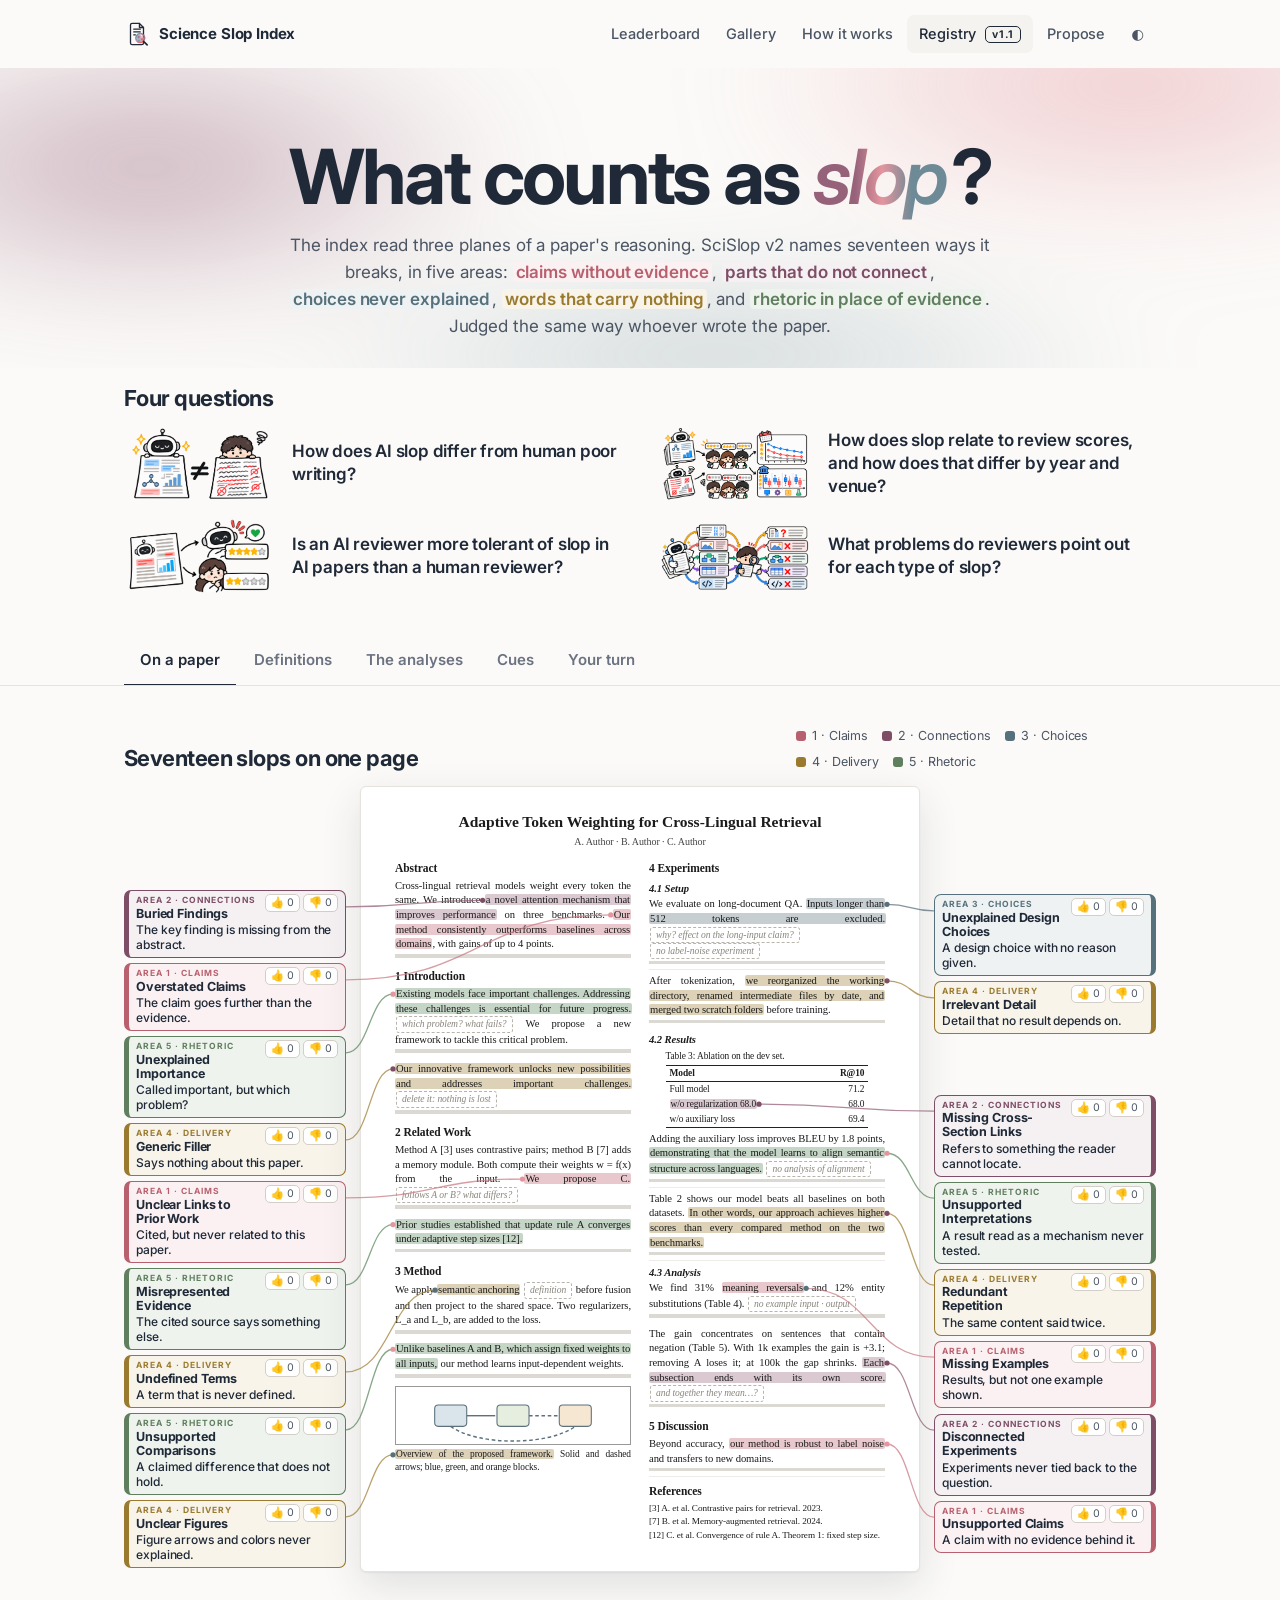
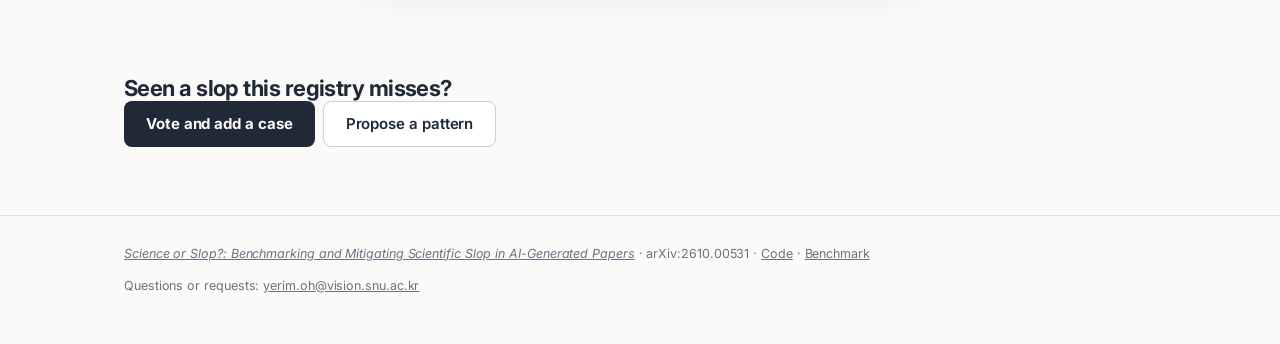
==== static/v11/index.html @ 965b27fd "Registry: five areas everywhere (specimen tags, legend, marks, popups, hero lede) instead of the thr" ====
<!doctype html>
<html lang="en">
<head>
<meta charset="utf-8">
<meta name="viewport" content="width=device-width, initial-scale=1">
<title>Slop registry · Science Slop Index</title>
<meta name="description" content="SciSlop v1.1 working draft: what counts as scientific slop. Seventeen defects in five areas, each with a definition, an illustrative example, how it is judged, what is not a defect, and what counts as a fix.">
<meta name="theme-color" content="#fbfaf8">
<meta property="og:type" content="website">
<meta property="og:site_name" content="Science Slop Index">
<meta property="og:title" content="What counts as slop · SciSlop v1.1 registry">
<meta property="og:description" content="Seventeen defects in a paper's scientific reasoning, judged the same way whoever wrote the paper.">
<meta property="og:image" content="https://scientific-slop-demo.onrender.com/static/og.png">
<meta name="twitter:card" content="summary_large_image">
<link rel="preconnect" href="https://fonts.googleapis.com">
<link rel="preconnect" href="https://fonts.gstatic.com" crossorigin>
<link href="https://fonts.googleapis.com/css2?family=Inter:ital,opsz,wght@0,14..32,400;0,14..32,500;0,14..32,600;0,14..32,700;1,14..32,600&display=swap" rel="stylesheet">
<link rel="icon" type="image/png" sizes="32x32" href="../favicon-32.png">
<link rel="apple-touch-icon" href="../icon-180.png">
<link rel="stylesheet" href="../app.css">
<link rel="stylesheet" href="v11.css">
<script>
  // same theme key as the main app, applied before paint
  try { const t = localStorage.getItem('ssi-theme'); if (t) document.documentElement.dataset.theme = JSON.parse(t); } catch (e) { try { const t = localStorage.getItem('ssi-theme'); if (t) document.documentElement.dataset.theme = t.replace(/"/g, ''); } catch (_) {} }
</script>
</head>
<body>
<header class="wrap top">
  <a class="brand" href="../../"><span class="mark"><svg class="mark-svg" viewBox="0 0 64 64" aria-hidden="true" focusable="false"> <defs><clipPath id="lens-clip-rb-a"><circle cx="40" cy="42" r="10.4"/></clipPath><radialGradient id="lrb-structure-a"><stop offset="0" stop-color="#b98aa3" stop-opacity=".95"/><stop offset=".55" stop-color="#b98aa3" stop-opacity=".7"/><stop offset="1" stop-color="#b98aa3" stop-opacity="0"/></radialGradient><radialGradient id="lrb-argument-a"><stop offset="0" stop-color="#e8a1a9" stop-opacity=".95"/><stop offset=".55" stop-color="#e8a1a9" stop-opacity=".7"/><stop offset="1" stop-color="#e8a1a9" stop-opacity="0"/></radialGradient><radialGradient id="lrb-artifacts-a"><stop offset="0" stop-color="#90aebb" stop-opacity=".95"/><stop offset=".55" stop-color="#90aebb" stop-opacity=".7"/><stop offset="1" stop-color="#90aebb" stop-opacity="0"/></radialGradient></defs> <path d="M20 6 H38 L48 16 V54 Q48 58 44 58 H20 Q16 58 16 54 V10 Q16 6 20 6 Z" fill="none" stroke="currentColor" stroke-width="3.2" stroke-linecap="round" stroke-linejoin="round"/> <path d="M38 6 V16 H48" fill="none" stroke="currentColor" stroke-width="3.2" stroke-linecap="round" stroke-linejoin="round"/> <path d="M24 20 H40" fill="none" stroke="currentColor" stroke-width="3.2" stroke-linecap="round" stroke-linejoin="round"/> <path d="M24 27 H40" fill="none" stroke="currentColor" stroke-width="3.2" stroke-linecap="round" stroke-linejoin="round"/> <path d="M24 34 H28" fill="none" stroke="currentColor" stroke-width="3.2" stroke-linecap="round" stroke-linejoin="round"/> <g clip-path="url(#lens-clip-rb-a)"> <circle cx="36" cy="39.5" r="9" fill="url(#lrb-structure-a)"/> <circle cx="44.5" cy="45.5" r="10" fill="url(#lrb-argument-a)"/> <circle cx="36.5" cy="48.5" r="8" fill="url(#lrb-artifacts-a)"/> <circle cx="36" cy="39.5" r="2.4" fill="#a3728c"/> <circle cx="44.5" cy="45.5" r="2.8" fill="#de6b77"/> <circle cx="36.5" cy="48.5" r="2" fill="#6f96a6"/> </g> <path d="M40.00 31.00 A11 11 0 0 1 49.53 47.50" fill="none" stroke="#a3728c" stroke-width="3.6" stroke-linecap="butt"/> <path d="M49.53 47.50 A11 11 0 0 1 30.47 47.50" fill="none" stroke="#de6b77" stroke-width="3.6" stroke-linecap="butt"/> <path d="M30.47 47.50 A11 11 0 0 1 40.00 31.00" fill="none" stroke="#6f96a6" stroke-width="3.6" stroke-linecap="butt"/> <path d="M48 50 L57 59" fill="none" stroke="currentColor" stroke-width="4.2" stroke-linecap="round" stroke-linejoin="round"/> </svg></span><span class="name">Science Slop Index</span></a>
  <nav>
    <a href="../../leaderboard">Leaderboard</a>
    <a href="../../gallery">Gallery</a>
    <a href="../../how">How it works</a>
    <a href="./" class="active">Registry <span class="nav-v">v1.1</span></a>
    <a href="../../propose">Propose</a>
    <button class="icon-btn" id="theme" type="button" aria-label="Switch color theme" title="Switch theme">◐</button>
  </nav>
</header>

<main>
  <div class="hero-band reg-hero">
    <div class="wrap landing">
      <h1 class="hero">What counts as <em>slop</em>?</h1>
      <p class="lede">The index read three planes of a paper's reasoning. SciSlop v2 names seventeen ways it breaks, in five areas: <span class="lede-a1">claims without evidence</span>, <span class="lede-a2">parts that do not connect</span>, <span class="lede-a3">choices never explained</span>, <span class="lede-a4">words that carry nothing</span>, and <span class="lede-a5">rhetoric in place of evidence</span>. Judged the same way whoever wrote the paper.</p>
    </div>
  </div>

  <div class="wrap found-sec">
    <h2 class="sec-h left">Four questions</h2>
    <ol class="qlist" id="qtiles"></ol>
  </div>

  <div class="tabs-bar" id="tabs">
    <div class="wrap v-tabs">
      <button type="button" class="v-tab on" data-tab="paper">On a paper</button>
      <button type="button" class="v-tab" data-tab="defs">Definitions</button>
      <button type="button" class="v-tab" data-tab="found">The analyses</button>
      <button type="button" class="v-tab" data-tab="cues">Cues</button>
      <button type="button" class="v-tab" data-tab="hub">Your turn</button>
    </div>
  </div>

  <!-- tab: hub (votes, cases, fix prompts) -->
  <section id="tab-hub" class="tabp" hidden>
    <div class="wrap">
      <div class="hub-top">
        <div>
          <h2 class="sec-h left">Which of these have you actually suffered?</h2>
        </div>
        <p class="hub-status" id="hub-status"></p>
      </div>
      <ol class="hub" id="hub"></ol>
    </div>
  </section>

  <!-- tab: specimen paper with the 17 examples marked -->
  <section id="tab-paper" class="tabp">
    <div class="wrap">
      <div class="spec-top">
        <div>
          <h2 class="sec-h left">Seventeen slops on one page</h2>
        </div>
        <div class="v-legend" id="legend"></div>
      </div>
      <div class="specimen" id="specimen">
        <div class="spec-side spec-l" id="side-l"></div>
        <div class="spec-page-wrap"><div class="spec-page" id="spec-page"></div></div>
        <div class="spec-side spec-r" id="side-r"></div>
        <svg class="leaders" id="leaders" aria-hidden="true"></svg>
      </div>
      <div class="spec-list" id="spec-list"></div>
    </div>
  </section>

  <!-- tab: definitions -->
  <section id="tab-defs" class="tabp" hidden>
    <div class="wrap">
      <div class="reg-head">
        <h2 class="sec-h left">The registry</h2>
        <p class="sec-sub left">Each example is a real sentence from a paper in SciSlopBench (AI-written, marked by its FA number) or from one of its human anchors. Two items had no instance in the pairs we checked and show a constructed one.</p>
      </div>
      <div class="area-tiles" id="area-tiles"></div>
      <div class="reg-tools" role="toolbar" aria-label="Filter the registry">
        <div class="chips" id="area-chips"></div>
        <button class="link-btn" id="expand" type="button">Show all details</button>
      </div>
      <div id="areas"></div>
      <div class="rules-row">
        <h3>Ground rules for every judgment</h3>
        <div class="pgrid" id="principles-grid"></div>
      </div>
      <div class="map-row">
        <h3>Where v1's six measures went</h3>
        <ul class="map-list" id="map-list"></ul>
        <p class="notice">Argument graph is split across the claim items of Area 1 and Area 5. Where a definition changed, v1 thresholds are not carried over.</p>
      </div>
    </div>
  </section>

  <!-- tab: findings -->
  <section id="tab-found" class="tabp" hidden>
    <div class="wrap">
      <h2 class="sec-h left">The analyses</h2>
      <div id="findings"></div>
    </div>
  </section>

  <!-- tab: cues -->
  <section id="tab-cues" class="tabp" hidden>
    <div class="wrap">
      <h2 class="sec-h left">Cues, not verdicts</h2>
      <div class="cue-grid" id="cue-grid"></div>
    </div>
  </section>

  <div class="wrap reg-sec reg-cta">
    <h2 class="sec-h left">Seen a slop this registry misses?</h2>
    <div class="reg-actions">
      <a class="btn" href="#hub" data-xref="hub">Vote and add a case</a>
      <a class="btn ghost" href="../../propose">Propose a pattern</a>
    </div>
  </div>
</main>

<footer>
  <div class="wrap">
    <span><a href="https://arxiv.org/abs/2610.00531" target="_blank" rel="noopener"><i>Science or Slop?: Benchmarking and Mitigating Scientific Slop in AI-Generated Papers</i></a> · arXiv:2610.00531 · <a href="https://github.com/yerimoh/ScientificSlop" target="_blank" rel="noopener">Code</a> · <a href="https://huggingface.co/datasets/yerim0210/Scientific_Slop" target="_blank" rel="noopener">Benchmark</a></span>
    <span>Questions or requests: <a href="mailto:yerim.oh@vision.snu.ac.kr">yerim.oh@vision.snu.ac.kr</a></span>
  </div>
</footer>
<script type="module" src="registry.js"></script>
</body>
</html>
---- static/app.css ----
/* Science Slop Index — palette and type follow the paper (Table 1): mauve / rose / slate planes,
   tinted plane bands, outlined plane tags, red for what is flagged. Type is Avenir throughout. */
:root {
  --bg: #fbfaf8;
  --surface: #ffffff;
  --surface-2: #f4f3f0;
  --line: #e6e3de;
  --line-2: #d3cfc8;
  --ink: #1f2937;
  --ink-2: #4b5563;
  --ink-3: #6b7280;
  --ink-4: #9ca3af;
  /* planes (paper colors) */
  --structure: #95627a;  --structure-deep: #7e4e66;  --structure-band: #f5f1f3;  --structure-light: #e7d6de;
  --argument: #e4959e;   --argument-deep: #b8606e;   --argument-band: #fbf1f2;   --argument-light: #f4e1e4;
  --artifacts: #6d8a96;  --artifacts-deep: #56717b;  --artifacts-band: #eff2f3;  --artifacts-light: #d5dfe0;
  /* flagged / slop red (the paper's link red), and a sequential red ramp for the index */
  --red: #a8323e;
  --idx-1: #efc9cd; --idx-2: #e4959e; --idx-3: #c0505a; --idx-4: #a8323e;
  --good: #3f7d4f;
  --mark: rgba(228, 149, 158, .35);
  --shadow: 0 1px 2px rgba(31, 41, 55, .04), 0 10px 30px rgba(31, 41, 55, .06);
  --radius: 14px;
  --sans: "Inter", "Avenir Next", "Segoe UI", system-ui, -apple-system, sans-serif;
  --mono: ui-monospace, "SF Mono", Menlo, Consolas, monospace;
  color-scheme: light;
}
@media (prefers-color-scheme: dark) {
  :root:not([data-theme="light"]) {
    --bg: #141416; --surface: #1c1c1f; --surface-2: #26262a; --line: #303035; --line-2: #414147;
    --ink: #f2f1ee; --ink-2: #c9c7c1; --ink-3: #9d9b95; --ink-4: #75736e;
    --structure: #b98aa3; --structure-deep: #c99bb3; --structure-band: #2a2328; --structure-light: #4a3843;
    --argument: #e8a1a9; --argument-deep: #eba8b0; --argument-band: #2d2426; --argument-light: #553a3e;
    --artifacts: #90aebb; --artifacts-deep: #a2bdc8; --artifacts-band: #222a2d; --artifacts-light: #354248;
    --red: #e0707b; --idx-1: #5a3a3e; --idx-2: #b8606e; --idx-3: #d86f79; --idx-4: #ef8a93;
    --good: #7fbf8f; --mark: rgba(232, 161, 169, .28);
    --shadow: 0 1px 2px rgba(0, 0, 0, .3), 0 10px 30px rgba(0, 0, 0, .35);
    color-scheme: dark;
  }
}
:root[data-theme="dark"] {
  --bg: #141416; --surface: #1c1c1f; --surface-2: #26262a; --line: #303035; --line-2: #414147;
  --ink: #f2f1ee; --ink-2: #c9c7c1; --ink-3: #9d9b95; --ink-4: #75736e;
  --structure: #b98aa3; --structure-deep: #c99bb3; --structure-band: #2a2328; --structure-light: #4a3843;
  --argument: #e8a1a9; --argument-deep: #eba8b0; --argument-band: #2d2426; --argument-light: #553a3e;
  --artifacts: #90aebb; --artifacts-deep: #a2bdc8; --artifacts-band: #222a2d; --artifacts-light: #354248;
  --red: #e0707b; --idx-1: #5a3a3e; --idx-2: #b8606e; --idx-3: #d86f79; --idx-4: #ef8a93;
  --good: #7fbf8f; --mark: rgba(232, 161, 169, .28);
  --shadow: 0 1px 2px rgba(0, 0, 0, .3), 0 10px 30px rgba(0, 0, 0, .35);
  color-scheme: dark;
}

* { box-sizing: border-box; }
html { -webkit-text-size-adjust: 100%; scroll-behavior: smooth; }
body { margin: 0; background: var(--bg); color: var(--ink); font: 15px/1.6 var(--sans); -webkit-font-smoothing: antialiased; letter-spacing: -.005em; }
button, input, select { font: inherit; color: inherit; }
a { color: inherit; }
[hidden] { display: none !important; }
.wrap { max-width: 1080px; margin: 0 auto; padding: 0 24px; }

/* ------------------------------------------------------------------ top bar */
.top { display: flex; align-items: center; justify-content: space-between; height: 68px; gap: 12px; }
.brand { display: flex; align-items: center; gap: 9px; font-weight: 700; letter-spacing: -.01em; text-decoration: none; white-space: nowrap; }
.mark { display: inline-flex; align-items: center; color: var(--ink); }
.mark .mark-svg { width: 26px; height: 26px; display: block; }
.lb-brand .mark .mark-svg { width: 20px; height: 20px; }
.top nav { display: flex; align-items: center; gap: 2px; flex-wrap: wrap; justify-content: flex-end; }
.top nav a, .icon-btn { text-decoration: none; color: var(--ink-2); padding: 7px 12px; border-radius: 999px; border: 0; background: none; cursor: pointer; font-size: 14.5px; font-weight: 500; }
.top nav a:hover, .icon-btn:hover { background: var(--surface-2); color: var(--ink); }
.top nav a.active { color: var(--ink); background: var(--surface-2); }

.nav-v { font-size: 10.5px; font-weight: 700; letter-spacing: .06em; padding: 1px 6px; border-radius: 5px; border: 1.2px solid currentColor; margin-left: 5px; vertical-align: 1px; }

/* ------------------------------------------------------------------ shared bits */
.eyebrow { font-size: 12.5px; letter-spacing: .12em; text-transform: uppercase; color: var(--ink-3); margin: 0 0 14px; font-weight: 600; }
.tag { display: inline-flex; align-items: center; font-size: 10.5px; font-weight: 700; letter-spacing: .06em; text-transform: uppercase;
  padding: 1px 7px; border-radius: 5px; border: 1.2px solid currentColor; line-height: 1.6; white-space: nowrap; }
.tag.structure { color: var(--structure-deep); } .tag.argument { color: var(--argument-deep); } .tag.artifacts { color: var(--artifacts-deep); }
.band-structure { background: var(--structure-band); } .band-argument { background: var(--argument-band); } .band-artifacts { background: var(--artifacts-band); }
.swatch { width: 9px; height: 9px; border-radius: 50%; display: inline-block; flex: none; }
.sw-structure { background: var(--structure); } .sw-argument { background: var(--argument); } .sw-artifacts { background: var(--artifacts); }
.card { background: var(--surface); border: 1px solid var(--line); border-radius: var(--radius); box-shadow: var(--shadow); }
.btn { border: 0; border-radius: 999px; padding: 10px 22px; background: var(--ink); color: var(--bg); font-weight: 700; cursor: pointer; transition: transform .1s, opacity .15s; white-space: nowrap; }
.btn:hover { opacity: .88; } .btn:active { transform: scale(.98); } .btn[disabled] { opacity: .5; cursor: progress; }
.btn.ghost { background: var(--surface); color: var(--ink); border: 1px solid var(--line-2); font-weight: 600; }
.btn.small { padding: 6px 14px; font-size: 13.5px; }
.link-btn { background: none; border: 0; padding: 0; cursor: pointer; color: var(--ink); font-weight: 600; text-decoration: underline; text-decoration-color: var(--line-2); text-underline-offset: 4px; }
.link-btn:hover { text-decoration-color: var(--ink); }
.chip { display: inline-flex; align-items: center; gap: 6px; padding: 2px 10px; border-radius: 999px; font-size: 12.5px; background: var(--surface-2); color: var(--ink-2); border: 1px solid var(--line); white-space: nowrap; }
.mono, code { font-family: var(--mono); font-size: 12px; }
.muted { color: var(--ink-3); }
.page-title { font-weight: 700; font-size: clamp(34px, 5vw, 48px); letter-spacing: -.02em; line-height: 1.08; margin: 0 0 12px; }
.page-lede { color: var(--ink-2); max-width: 680px; font-size: 16.5px; margin: 0 0 32px; }
.page { padding-top: 40px; padding-bottom: 56px; }

/* ------------------------------------------------------------------ home */
.hero-band { position: relative; overflow: hidden; }
.hero-band::before { content: ""; position: absolute; inset: -30% -10% auto; height: 140%; z-index: -1; pointer-events: none; filter: blur(56px); opacity: .5;
  background:
    radial-gradient(36% 50% at 18% 45%, var(--structure) 0%, transparent 70%),
    radial-gradient(38% 50% at 82% 25%, var(--argument) 0%, transparent 70%),
    radial-gradient(42% 45% at 55% 100%, var(--artifacts) 0%, transparent 70%); }
:root[data-theme="dark"] .hero-band::before { opacity: .28; }
.landing { text-align: center; padding: 64px 0 56px; }
.res-row { display: flex; justify-content: center; gap: 8px; flex-wrap: wrap; }
.res-row-l { justify-content: flex-start; margin-bottom: 14px; }
.res-btn { display: inline-flex; align-items: center; gap: 8px; height: 38px; padding: 0 16px 0 12px; border-radius: 999px; background: var(--surface); border: 1px solid var(--line-2); color: var(--ink); font-weight: 600; font-size: 14px; text-decoration: none; box-shadow: var(--shadow); transition: background .15s, border-color .15s, transform .15s; }
.res-btn:hover { background: var(--ink); color: var(--bg); border-color: var(--ink); transform: translateY(-1px); }
.res-btn svg { flex: none; }
.res-btn .rb-emoji { font-size: 15px; line-height: 1; }
.pill { display: inline-flex; align-items: center; gap: 7px; padding: 5px 13px; border-radius: 999px; background: var(--surface); border: 1px solid var(--line); font-size: 12.5px; color: var(--ink-2); text-decoration: none; box-shadow: 0 1px 2px rgba(31,41,55,.05); }
.pill i { font-style: italic; color: var(--ink); }
.pill:hover { border-color: var(--line-2); color: var(--ink); }
.pill.soft { background: var(--surface-2); box-shadow: none; }
h1.hero { font-weight: 700; font-size: clamp(44px, 7vw, 76px); line-height: 1.02; letter-spacing: -.035em; margin: 22px 0 16px; }
h1.hero em { font-style: italic; color: var(--red); font-weight: 600; }
.lede { max-width: 680px; margin: 0 auto 30px; color: var(--ink-2); font-size: 17px; }
.lede .lede-k { font-style: italic; color: var(--ink); font-weight: 600; }
.lede-structure, .lede-argument, .lede-artifacts { font-weight: 600; padding: 0 3px; border-radius: 4px; white-space: nowrap; }
.lede-structure { color: var(--structure-deep); background: var(--structure-band); }
.lede-argument { color: var(--argument-deep); background: var(--argument-band); }
.lede-artifacts { color: var(--artifacts-deep); background: var(--artifacts-band); }
@media (max-width: 520px) { .lede-structure, .lede-argument, .lede-artifacts { white-space: normal; } }
.ask { display: flex; align-items: center; gap: 8px; max-width: 720px; margin: 0 auto; background: var(--surface); padding: 8px 8px 8px 22px; border: 1px solid var(--line); border-radius: 18px; box-shadow: 0 1px 2px rgba(31,41,55,.04), 0 12px 32px rgba(31,41,55,.08); }
.ask:focus-within { border-color: var(--line-2); }
.ask input { flex: 1; min-width: 0; border: 0; outline: 0; background: none; padding: 10px 0; font-size: 16.5px; }
.ask input::placeholder { color: var(--ink-4); }
.ask .ask-file .ib { width: 40px; height: 40px; border-radius: 11px; }
.ask .go { display: inline-flex; align-items: center; gap: 8px; border: 0; border-radius: 12px; background: var(--ink); color: var(--bg); padding: 0 6px 0 16px; height: 44px; font-weight: 600; cursor: pointer; }
.ask .go:hover { opacity: .9; } .ask .go[disabled] { opacity: .5; cursor: progress; }
.ask .go-a { width: 32px; height: 32px; border-radius: 9px; background: rgba(255,255,255,.14); display: grid; place-items: center; font-size: 16px; }
.under-ask { margin-top: 14px; }
.keyrow { max-width: 720px; margin: 14px auto 0; display: flex; align-items: center; gap: 10px 14px; flex-wrap: wrap; }
.keyfield { flex: 1 1 360px; display: flex; align-items: center; gap: 10px; background: var(--surface); border: 1px solid var(--line); border-radius: 12px; padding: 6px 8px 6px 12px; }
.keyfield .key-l { font-size: 12.5px; color: var(--ink-3); white-space: nowrap; font-weight: 600; }
.keyfield input { flex: 1; min-width: 0; border: 0; outline: 0; background: none; font-size: 14px; padding: 4px 0; font-family: var(--mono); }
.keyfield input::placeholder { font-family: var(--sans); color: var(--ink-4); }
.keyfield:focus-within { border-color: var(--line-2); }
.key-help { font-size: 13px; color: var(--ink-2); }
.key-note { max-width: 720px; margin: 8px auto 0; }
.cite { padding: 36px 24px 12px; }
.bib { position: relative; padding: 16px 18px; }
.bib pre { margin: 0; font-family: var(--mono); font-size: 12.5px; line-height: 1.55; white-space: pre-wrap; word-break: break-word; color: var(--ink); }
.bib-copy { position: absolute; right: 12px; top: 12px; }
.team { padding: 48px 24px 0; }
.team-grid { display: grid; grid-template-columns: repeat(auto-fit, minmax(150px, 1fr)); gap: 18px 14px; max-width: 920px; }
.tm { display: grid; justify-items: center; text-align: center; gap: 4px; text-decoration: none; color: inherit; border-radius: 12px; padding: 8px 4px; }
a.tm:hover { background: var(--surface-2); }
a.tm:hover .tm-name { text-decoration: underline; text-underline-offset: 3px; }
a.tm:hover .tm-avatar { border-color: var(--ink); }
.tm-avatar { position: relative; width: 96px; height: 96px; border-radius: 50%; background: var(--surface-2); border: 1px solid var(--line); display: grid; place-items: center; overflow: hidden; font-weight: 700; font-size: 26px; color: var(--ink-3); letter-spacing: .02em; margin-bottom: 6px; }
.tm-avatar img { position: absolute; inset: 0; width: 100%; height: 100%; object-fit: cover; }
.tm-name { font-weight: 700; font-size: 15px; color: var(--ink); text-decoration: none; }
.tm-aff { font-size: 13px; color: var(--ink-2); }
.tm-role { font-size: 12px; color: var(--ink-3); }
.alt { margin-top: 18px; display: flex; justify-content: center; align-items: center; gap: 10px 14px; flex-wrap: wrap; color: var(--ink-2); font-size: 13.5px; }
.file-btn { position: relative; }
.file-btn input { position: absolute; inset: 0; opacity: 0; cursor: pointer; width: 100%; }
.check { display: inline-flex; align-items: center; gap: 7px; font-size: 13px; color: var(--ink-3); cursor: pointer; }
.check input { accent-color: var(--structure); width: 15px; height: 15px; }
.form-error { color: var(--red); font-size: 14px; margin: 14px 0 0; min-height: 1em; }
.notice { font-size: 13px; color: var(--ink-3); margin-top: 10px; }
.usage { display: flex; width: fit-content; max-width: 100%; align-items: baseline; justify-content: center; flex-wrap: wrap; gap: 0 8px; margin: 24px auto 8px; color: var(--ink-2); text-decoration: none; font-size: 15px; }
.usage[hidden] { display: none; }
.usage b { font-size: 30px; line-height: 1; font-weight: 700; letter-spacing: -.035em; font-variant-numeric: tabular-nums;
  background: linear-gradient(90deg, var(--artifacts-deep), var(--structure), var(--argument-deep)); -webkit-background-clip: text; background-clip: text; color: transparent; }
.usage:hover span { color: var(--ink); }
.u-dot { position: relative; align-self: center; width: 7px; height: 7px; margin-right: 2px; border-radius: 50%; background: var(--good); }
.u-dot::after { content: ""; position: absolute; inset: 0; border-radius: 50%; background: var(--good); animation: u-pulse 2s ease-out infinite; }
@keyframes u-pulse { from { transform: scale(1); opacity: .5; } to { transform: scale(3.2); opacity: 0; } }
@media (prefers-reduced-motion: reduce) { .u-dot::after { animation: none; } }

.dots-band { padding: 56px 0; border-top: 1px solid var(--line); border-bottom: 1px solid var(--line); background-color: var(--surface-2);
  background-image: radial-gradient(color-mix(in oklab, var(--line-2) 70%, transparent) 1px, transparent 1.2px); background-size: 22px 22px; }
.dots-band + .dots-band { border-top: 0; }
.sec-h { text-align: center; font-size: clamp(24px, 3.2vw, 32px); font-weight: 700; letter-spacing: -.025em; margin: 0 0 10px; line-height: 1.15; }
.sec-h.left { text-align: left; margin: 0; font-size: 22px; }
.sec-sub { text-align: center; max-width: 720px; margin: 0 auto 30px; color: var(--ink-2); font-size: 15.5px; }
.planes-intro { display: grid; grid-template-columns: repeat(3, 1fr); gap: 16px; margin: 0; text-align: left; }
.pi { padding: 20px 20px 12px; border-radius: var(--radius); border: 1px solid var(--line); background: var(--surface); box-shadow: var(--shadow); }
.pi-ico { display: inline-flex; align-items: center; height: 40px; padding: 0 12px; border-radius: 10px; margin-bottom: 14px; }
.pi p { margin: 0; color: var(--ink); font-size: 15.5px; font-weight: 600; letter-spacing: -.01em; }
.pi ul { margin: 12px 0 0; padding: 0; list-style: none; font-size: 13.5px; color: var(--ink-2); }
.pi li { padding: 11px 0; border-top: 1px solid var(--line); display: flex; gap: 12px; align-items: flex-start; line-height: 1.45; }
.pi li img { width: 76px; flex: none; background: #fff; border-radius: 7px; padding: 3px; border: 1px solid var(--line); }
.pi li b { display: block; color: var(--ink); font-weight: 600; margin-bottom: 1px; }
.pi li:first-child { border-top: 0; }

.feats { padding: 60px 24px 24px; }
.feats .sec-h { margin-bottom: 8px; }
.feat-row { display: grid; grid-template-columns: 1.15fr 1fr; gap: 40px; align-items: center; padding: 36px 0; }
.feat-row.rev .feat-illus { order: 2; }
.feat-illus { background: var(--surface-2); border: 1px solid var(--line); border-radius: 18px; padding: 22px; overflow: hidden; }
.feat-illus img { width: 100%; height: auto; display: block; border-radius: 10px; border: 1px solid var(--line); box-shadow: 0 8px 28px rgba(31,41,55,.10); background: #fff; }
.feat-text h3 { margin: 0 0 10px; font-size: 22px; font-weight: 700; letter-spacing: -.02em; line-height: 1.2; }
.feat-text p { margin: 0 0 14px; color: var(--ink-2); font-size: 15px; }
.checks { margin: 0; padding: 0; list-style: none; font-size: 14px; color: var(--ink-2); }
.checks li { padding: 4px 0 4px 24px; position: relative; }
.checks li::before { content: "✓"; position: absolute; left: 0; top: 4px; width: 16px; height: 16px; border-radius: 50%; background: var(--good); color: #fff; font-size: 10px; font-weight: 700; display: grid; place-items: center; }
.checks a { color: var(--ink); font-weight: 600; text-decoration-color: var(--line-2); text-underline-offset: 3px; }

.home-grid { margin-top: 18px; }

/* deep dive on the home page */
.dive-wrap { padding-top: 8px; }
.dive { padding: 16px 24px 22px; margin-top: -8px; }
.dive-head { display: flex; align-items: flex-start; justify-content: space-between; gap: 16px; margin-bottom: 14px; }
.dive-head-l { display: grid; gap: 3px; min-width: 0; }
.dive-kicker { font-size: 12.5px; color: var(--ink-3); }
.dive-title { margin: 0; font-size: 18px; line-height: 1.3; letter-spacing: -.01em; font-weight: 600; }
.dive-meta { color: var(--ink-3); font-size: 13px; flex: none; }
.dive .score-card { border: 1px solid var(--line); box-shadow: none; padding: 16px 20px; }
.dive .hero-num .n { font-size: 72px; }
.dive .plane-tiles { margin-top: 12px; }
.prev-grid3 { display: grid; grid-template-columns: minmax(0, 1.2fr) minmax(0, 1fr); gap: 22px; align-items: start; margin-top: 6px; }
.stage { display: grid; gap: 8px; }
.stage .stage-page { margin: 0; overflow: visible; }
.stage .stage-page img { width: 100%; height: auto; display: block; border-radius: 6px; }
.stage .hl { mix-blend-mode: normal; }
.stage .hl.structure { background: rgba(149, 98, 122, .32); } .stage .hl.argument { background: rgba(228, 149, 158, .5); } .stage .hl.artifacts { background: rgba(109, 138, 150, .34); }
.stage .hl-card { width: min(360px, 70%); z-index: 70; }
.stage-foot { display: flex; justify-content: space-between; align-items: baseline; gap: 10px; font-size: 12px; }
.stage-label { font-weight: 600; color: var(--ink-2); }
.stage-strip { display: grid; grid-auto-flow: column; grid-auto-columns: minmax(0, 1fr); gap: 6px; }
.stage-thumb { position: relative; display: block; padding: 0; border: 2px solid var(--line); border-radius: 5px; background: #fff; cursor: pointer; overflow: hidden; text-decoration: none; }
.stage-thumb .g-page img { display: block; width: 100%; height: auto; }
.stage-thumb .g-mark { mix-blend-mode: normal; }
.stage-thumb:hover, .stage-thumb.on { border-color: var(--ink); }
.stage-thumb .st-no { position: absolute; left: 4px; bottom: 3px; font-size: 10px; font-weight: 600; color: var(--ink-2); background: rgba(255,255,255,.9); border-radius: 4px; padding: 0 4px; }
.stage-thumb .st-n { position: absolute; right: 3px; top: 3px; min-width: 16px; height: 16px; display: grid; place-items: center; font-size: 10px; font-weight: 700; color: #fff; background: var(--red); border-radius: 999px; padding: 0 4px; }
.stage-more { display: grid; place-items: center; font-size: 13px; font-weight: 600; color: var(--ink-2); background: var(--surface-2); }
.prev-col { min-width: 0; }
.prev-col .section-title { margin: 0 0 8px; }
.prev-col .section-title p { font-size: 12px; }
.prev-col .viz { margin-top: 0; }
.prev-col .sarcs .seg-label { font-size: 10px; } .prev-col .sarcs .seg-under { font-size: 10px; }
.prev-page-clip .pv-page { border-radius: 6px 6px 0 0; }
.prev-page-clip::after { content: ""; position: absolute; left: 0; right: 0; bottom: 0; height: 110px; background: linear-gradient(transparent, var(--surface)); pointer-events: none; }
.prev-more { position: absolute; left: 50%; bottom: 14px; transform: translateX(-50%); z-index: 2; font-size: 13px; font-weight: 600; color: var(--ink); background: var(--surface); border: 1px solid var(--line-2); border-radius: 999px; padding: 6px 14px; text-decoration: none; box-shadow: var(--shadow); white-space: nowrap; }
.prev-body.compact .map-card { padding: 10px 14px 8px; }
.prev-body.compact .mbars { gap: 5px; }
.prev-body.compact .mb-row { grid-template-columns: minmax(140px, 1.3fr) minmax(50px, 1fr) 28px; }
.prev-body.compact .mb-frac { display: none; }
.prev-body.compact .mb-name { font-size: 12.5px; }
.prev-body.compact .fig-viz-grid { grid-template-columns: 1fr; gap: 10px; }
.prev-body.compact .fig-img img { width: 100%; max-height: 260px; object-fit: contain; }
.prev-body.compact .kind-grid { grid-template-columns: repeat(3, minmax(0, 1fr)); gap: 6px; }
.prev-body.compact .kind-tile { padding: 7px 8px; min-height: 0; }
.prev-body.compact .kind-tile .kt-l { font-size: 12px; }
.prev-body.compact .kind-tile .kt-ex { font-size: 10.5px; -webkit-line-clamp: 2; display: -webkit-box; -webkit-box-orient: vertical; overflow: hidden; }
.prev-body { display: grid; gap: 8px; }
.sec-sub.left { text-align: left; margin-left: 0; }
.planes-wrap { padding: 56px 24px 8px; }
.home-bench { margin: 36px auto 0; }

/* coverflow */
.cf-band { padding-bottom: 40px; }
.coverflow { position: relative; outline: none; }
.cf-stage { position: relative; height: 430px; perspective: 1400px; perspective-origin: 50% 40%; overflow: hidden; touch-action: pan-y; user-select: none; }
.cf-card { position: absolute; left: 50%; top: 10px; width: min(520px, 50%); transform-style: preserve-3d; transition: transform .55s cubic-bezier(.2,.8,.2,1), opacity .4s; cursor: pointer; background: var(--surface); border: 1px solid var(--line); border-radius: 8px; overflow: hidden; box-shadow: 0 18px 44px rgba(31,41,55,.22); will-change: transform; }
.cf-card.on { cursor: pointer; }
.cf-digest { position: absolute; right: 10px; top: 10px; width: 28px; height: 28px; border-radius: 8px; border: 1px solid var(--line); background: var(--surface); color: var(--ink-3); cursor: pointer; font-size: 14px; }
.cf-digest:hover { color: var(--ink); border-color: var(--ink); }
.cf-card:not(.on) .cf-digest { display: none; }
.cf-thumb { position: relative; aspect-ratio: 16 / 9.6; background: #fff; overflow: hidden; border-bottom: 4px solid var(--red); }
.cf-thumb .g-page img, .cf-thumb .g-page .ph { width: 100%; display: block; }
.cf-thumb .g-page { position: relative; }
.cf-cap { padding: 12px 44px 14px; text-align: center; background: var(--surface); position: relative; }
.cf-title { font-weight: 700; font-size: 17px; line-height: 1.25; letter-spacing: -.01em; white-space: nowrap; overflow: hidden; text-overflow: ellipsis; }
.cf-sub { margin-top: 4px; display: flex; justify-content: center; align-items: baseline; gap: 12px; flex-wrap: wrap; font-size: 13px; }
.cf-idx { font-weight: 700; }
.cf-planes { display: inline-flex; gap: 8px; color: var(--ink-3); font-variant-numeric: tabular-nums; }
.cf-structure { color: var(--structure-deep); } .cf-argument { color: var(--argument-deep); } .cf-artifacts { color: var(--artifacts-deep); }
.cf-card:not(.on) .cf-sub { visibility: hidden; }
.cf-nav { position: absolute; top: 45%; z-index: 30; width: 40px; height: 40px; border-radius: 50%; border: 1px solid var(--line); background: var(--surface); color: var(--ink); font-size: 24px; line-height: 1; cursor: pointer; box-shadow: var(--shadow); display: grid; place-items: center; }
.cf-prev { left: 0; } .cf-next { right: 0; }
.cf-nav:hover { background: var(--surface-2); }
.cf-dots { display: flex; justify-content: center; gap: 8px; margin-top: 12px; }
.cf-dot { width: 8px; height: 8px; border-radius: 50%; border: 0; background: var(--line-2); padding: 0; cursor: pointer; }
.cf-dot.on { background: var(--ink); transform: scale(1.25); }
@media (max-width: 860px) { .cf-stage { height: 340px; } .cf-card { width: 78%; } .dive { padding: 16px; } .dive-head { flex-direction: column; align-items: flex-start; } .dive-head-l { flex-wrap: wrap; } .dive-title { white-space: normal; } .planes-wrap { padding: 40px 16px 8px; } }
@media (prefers-reduced-motion: reduce) { .cf-card { transition: none; } }

/* ------------------------------------------------------------------ report */
.paper-head { margin-bottom: 18px; }
.paper-head h2 { font-weight: 700; font-size: clamp(26px, 3.6vw, 36px); line-height: 1.15; margin: 0 0 12px; letter-spacing: -.015em; }
.meta { color: var(--ink-2); font-size: 13.5px; display: flex; flex-wrap: wrap; gap: 6px 14px; align-items: center; margin: 0; }
.meta-grid { display: grid; grid-template-columns: repeat(auto-fit, minmax(120px, max-content)); gap: 8px 36px; padding: 12px 0; border-top: 1px solid var(--line); border-bottom: 1px solid var(--line); margin-top: 14px; }
.meta-grid .ml { display: block; font-size: 11px; text-transform: uppercase; letter-spacing: .08em; color: var(--ink-3); font-weight: 600; margin-bottom: 2px; }
.meta-grid .mv { font-size: 14px; color: var(--ink); font-weight: 500; text-decoration: none; }
.meta-grid a.mv:hover { text-decoration: underline; }
.keybar { display: flex; flex-wrap: wrap; align-items: center; gap: 8px 12px; padding: 10px 14px; border-radius: 12px; background: var(--surface-2); margin: 14px 0 16px; font-size: 13.5px; color: var(--ink-2); }
.keybar .list-toggle { margin-left: auto; font-size: 13px; }
.keybar .list-toggle input { accent-color: var(--ink); }
.keybar .key { font-family: var(--mono); font-size: 14.5px; color: var(--ink); font-weight: 600; letter-spacing: .04em; background: var(--surface); padding: 2px 10px; border-radius: 7px; border: 1px solid var(--line); }
.progress { margin: 0 0 16px; }
.progress .p-top { display: flex; justify-content: space-between; gap: 12px; font-size: 13.5px; color: var(--ink-2); margin-bottom: 7px; }
.progress .p-top b { color: var(--ink); font-variant-numeric: tabular-nums; }
.progress .p-bar { height: 8px; border-radius: 999px; background: var(--surface-2); overflow: hidden; position: relative; }
.progress .p-bar i { position: absolute; inset: 0 auto 0 0; border-radius: 999px; transition: width .6s ease;
  background: linear-gradient(90deg, var(--structure), var(--argument), var(--artifacts)); }
.progress .p-bar i::after { content: ""; position: absolute; inset: 0; background: linear-gradient(90deg, transparent, rgba(255,255,255,.45), transparent); background-size: 200% 100%; animation: sh 1.4s linear infinite; }
@keyframes sh { to { background-position: -200% 0; } }

.score-card { padding: 28px; display: grid; grid-template-columns: minmax(230px, 300px) 1fr; gap: 32px; align-items: center; }
.hero-num { display: flex; align-items: baseline; gap: 4px; }
.hero-num .n { font-size: 92px; line-height: .9; font-weight: 700; letter-spacing: -.045em; }
.hero-num .of { font-size: 20px; color: var(--ink-3); font-weight: 600; }
.hero-label { margin-top: 12px; font-weight: 700; display: flex; align-items: center; gap: 10px; flex-wrap: wrap; }
.band { display: inline-flex; align-items: center; gap: 6px; font-size: 12.5px; font-weight: 700; padding: 2px 10px 2px 8px; border-radius: 999px; background: var(--surface-2); border: 1px solid var(--line); }
.band .ico { width: 10px; height: 10px; display: inline-block; border-radius: 50%; }
.hero-sub { color: var(--ink-2); font-size: 13.5px; margin: 10px 0 0; max-width: 300px; }
.pending .n { color: var(--ink-4); animation: pulse 1.4s ease-in-out infinite; }
@keyframes pulse { 50% { opacity: .35; } }
.meter { position: relative; height: 12px; border-radius: 999px; background: var(--surface-2); }
.meter .fill { position: absolute; left: 0; top: 0; bottom: 0; border-radius: 999px; transition: width .9s cubic-bezier(.2, .8, .2, 1); }
.meter .tick { position: absolute; top: -3px; bottom: -3px; width: 2px; background: var(--surface); }
.scale-labels { position: relative; height: 18px; margin-top: 8px; font-size: 11.5px; color: var(--ink-3); }
.scale-labels span { position: absolute; transform: translateX(-50%); white-space: nowrap; }
.scale-labels span:first-child { transform: none; } .scale-labels span:last-child { transform: translateX(-100%); }
.plane-tiles { display: grid; grid-template-columns: repeat(3, minmax(0, 1fr)); gap: 10px; margin-top: 22px; }
.tile { padding: 12px 14px; border-radius: 12px; cursor: pointer; border: 1px solid transparent; transition: border-color .15s; text-align: left; }
.tile:hover { border-color: var(--line-2); }
.tile .t-val { font-size: 26px; font-weight: 700; letter-spacing: -.02em; margin-top: 4px; }
.tile .t-bar { height: 4px; border-radius: 999px; background: rgba(0, 0, 0, .07); margin-top: 8px; overflow: hidden; }
.tile .t-bar i { display: block; height: 100%; border-radius: 999px; transition: width .9s cubic-bezier(.2, .8, .2, 1); }

.tabs { display: flex; gap: 4px; margin: 30px 0 16px; border-bottom: 1px solid var(--line); flex-wrap: wrap; align-items: flex-end; }
.tabs button { background: none; border: 0; padding: 10px 14px; font-weight: 600; color: var(--ink-3); cursor: pointer; border-bottom: 2px solid transparent; margin-bottom: -1px; }
.tabs button.on { color: var(--ink); border-bottom-color: var(--ink); }
.tabs .spacer { flex: 1; }
.export { position: relative; margin-bottom: 6px; }
.menu { position: absolute; right: 0; top: calc(100% + 6px); z-index: 20; background: var(--surface); border: 1px solid var(--line); border-radius: 12px; box-shadow: var(--shadow); padding: 6px; min-width: 250px; }
.menu a, .menu button { display: flex; flex-direction: column; align-items: flex-start; gap: 1px; width: 100%; text-align: left; padding: 8px 10px; border-radius: 8px; border: 0; background: none; text-decoration: none; cursor: pointer; font-weight: 600; font-size: 14px; }
.menu a span, .menu button span { font-weight: 400; font-size: 12.5px; color: var(--ink-3); }
.menu a:hover, .menu button:hover { background: var(--surface-2); }
.menu .disabled { opacity: .45; pointer-events: none; }

.section-title { display: flex; align-items: baseline; justify-content: space-between; gap: 12px; margin: 26px 0 12px; }
.section-title h3 { margin: 0; font-size: 16px; font-weight: 700; white-space: nowrap; }
.section-title p { margin: 0; color: var(--ink-3); font-size: 13px; }

.map-card { padding: 18px 20px 14px; }
.map { width: 100%; display: block; overflow: visible; }
.map .lane-label { font-size: 11.5px; fill: var(--ink-2); font-weight: 600; }
.map .seg { fill: var(--surface-2); }
.map .seg-label { font-size: 11px; fill: var(--ink-3); }
.map .dot { stroke: var(--surface); stroke-width: 2px; cursor: pointer; transition: r .12s; }
.map .hit { fill: transparent; cursor: pointer; }
.legend { display: flex; gap: 16px; flex-wrap: wrap; font-size: 12.5px; color: var(--ink-2); margin-top: 10px; align-items: center; }
.legend span { display: inline-flex; align-items: center; gap: 6px; }
.lg-box { width: 18px; height: 10px; border-radius: 999px; display: inline-block; }

.plane-group { margin-bottom: 14px; overflow: hidden; border-radius: var(--radius); border: 1px solid var(--line); box-shadow: var(--shadow); }
.pg-head { display: flex; align-items: center; justify-content: space-between; gap: 10px; padding: 12px 20px; }
.pg-head .q { color: var(--ink-2); font-size: 13.5px; margin-left: 10px; }
.pg-head .pv { font-size: 13px; color: var(--ink-2); font-variant-numeric: tabular-nums; font-weight: 600; }
.row { display: grid; grid-template-columns: minmax(170px, 1.35fr) minmax(120px, 2fr) 52px minmax(120px, 1fr) 46px 16px;
  align-items: center; gap: 16px; padding: 13px 20px; border-top: 1px solid rgba(0, 0, 0, .06); cursor: pointer; width: 100%; background: var(--surface); border-left: 0; border-right: 0; border-bottom: 0; text-align: left; }
.row:hover { background: color-mix(in oklab, var(--surface-2) 60%, var(--surface)); }
.row:focus-visible { outline: 2px solid var(--ink); outline-offset: -2px; }
.row .name { font-weight: 600; }
.bar { position: relative; height: 8px; border-radius: 999px; background: var(--surface-2); }
.bar i { position: absolute; left: 0; top: 0; bottom: 0; border-radius: 999px; transition: width .8s cubic-bezier(.2, .8, .2, 1); }
.row .val { font-weight: 700; font-variant-numeric: tabular-nums; text-align: right; }
.row .frac { color: var(--ink-3); font-size: 12.5px; font-variant-numeric: tabular-nums; white-space: nowrap; overflow: hidden; text-overflow: ellipsis; }
.method { font-size: 11px; color: var(--ink-3); border: 1px solid var(--line-2); border-radius: 6px; padding: 0 6px; text-align: center; }
.chev { color: var(--ink-3); transition: transform .2s; font-size: 13px; }
.row[aria-expanded="true"] .chev { transform: rotate(90deg); }
.row .state { color: var(--ink-3); font-size: 12.5px; }
.shimmer { height: 8px; border-radius: 999px; background: linear-gradient(90deg, var(--surface-2), var(--line), var(--surface-2)); background-size: 200% 100%; animation: sh 1.2s linear infinite; }

.detail { padding: 4px 20px 22px; background: var(--surface); animation: open .25s ease; }
@keyframes open { from { opacity: 0; transform: translateY(-4px); } }
.d-lead { color: var(--ink-2); font-size: 14px; margin: 6px 0 14px; max-width: 780px; display: flex; gap: 14px; align-items: flex-start; }
.d-lead img { width: 150px; flex: none; border-radius: 8px; padding: 6px; }
.d-lead b { color: var(--ink); font-weight: 700; }
.d-sub { font-size: 12px; text-transform: uppercase; letter-spacing: .08em; color: var(--ink-3); margin: 18px 0 8px; font-weight: 700; }
.findings { list-style: none; margin: 0; padding: 0; }
.finding { padding: 11px 14px; border-radius: 10px; background: var(--surface-2); margin-bottom: 8px; font-size: 14px; transition: box-shadow .3s; }
.finding.flash { box-shadow: 0 0 0 2px var(--red); }
.finding .where { font-size: 12px; color: var(--ink-3); margin-bottom: 4px; display: flex; flex-wrap: wrap; gap: 4px 12px; align-items: center; }
.finding .where .x { color: var(--red); font-weight: 700; }
.finding mark { background: var(--mark); color: inherit; border-radius: 3px; padding: 0 1px; }
.finding .src { margin-top: 8px; padding-left: 10px; border-left: 2px solid var(--line-2); color: var(--ink-2); font-size: 13px; }
.finding .keys { margin-top: 6px; display: flex; gap: 4px; flex-wrap: wrap; }
.finding .keys code { background: var(--surface); border: 1px solid var(--line); border-radius: 5px; padding: 0 5px; color: var(--ink-2); }
.onpaper { font-size: 12px; font-weight: 600; color: var(--red); background: none; border: 0; padding: 0; cursor: pointer; text-decoration: underline; text-underline-offset: 3px; }
.more { margin-top: 4px; }
.notes { margin: 14px 0 0; padding: 0; list-style: none; color: var(--ink-3); font-size: 12.5px; }
.notes li::before { content: "— "; }
.ok-line { display: flex; gap: 10px; align-items: flex-start; padding: 12px 14px; background: var(--surface-2); border-radius: 10px; font-size: 14px; }
.ok-line .ico { flex: none; width: 18px; height: 18px; border-radius: 50%; display: grid; place-items: center; font-size: 11px; color: #fff; margin-top: 1px; }
.refmap { display: grid; gap: 6px; }
.refrow { display: grid; grid-template-columns: minmax(120px, 230px) 1fr; gap: 12px; align-items: center; font-size: 13px; }
.refrow .sec { color: var(--ink-2); white-space: nowrap; overflow: hidden; text-overflow: ellipsis; }
.refrow .objs { display: flex; gap: 6px; flex-wrap: wrap; }
.obj { font-size: 11.5px; padding: 2px 9px; border-radius: 6px; border: 1.3px solid var(--structure); white-space: nowrap; font-weight: 600; }
.obj.hit { background: var(--structure); color: #fff; }
.obj.miss { color: var(--structure-deep); border-style: dashed; }
.arcs { width: 100%; display: block; overflow: visible; }
.arcs .tick { fill: var(--line-2); }
.arcs text { font-size: 10.5px; fill: var(--ink-3); }
.fig-wrap { display: grid; grid-template-columns: minmax(0, 1.4fr) minmax(220px, 1fr); gap: 18px; align-items: start; }
.fig-img { background: #fff; border: 1px solid var(--line); border-radius: 12px; padding: 10px; }
.fig-img img { width: 100%; height: auto; display: block; border-radius: 6px; }
.kinds { display: grid; gap: 6px; }
.kind { display: grid; grid-template-columns: 20px 1fr; gap: 8px; align-items: start; font-size: 13.5px; padding: 8px 10px; border-radius: 10px; background: var(--surface-2); }
.kind .k-ico { width: 18px; height: 18px; border-radius: 50%; display: grid; place-items: center; font-size: 11px; margin-top: 1px; border: 1.5px solid var(--line-2); color: var(--ink-3); }
.kind.on .k-ico { background: var(--red); border-color: var(--red); color: #fff; }
.kind .k-ex { font-size: 12.5px; color: var(--ink-2); margin-top: 2px; }
.fig-pick { display: flex; gap: 8px; align-items: center; margin: 0 0 12px; font-size: 13px; color: var(--ink-2); flex-wrap: wrap; }
.fig-pick select { max-width: 100%; padding: 6px 10px; border-radius: 8px; border: 1px solid var(--line); background: var(--surface); }

/* paper view */
.pv-layout { display: grid; grid-template-columns: 230px minmax(0, 1fr); gap: 22px; align-items: start; }
.pv-layout.wide { width: min(1720px, calc(100vw - 32px)); margin-left: calc(50% - min(860px, 50vw - 16px)); grid-template-columns: 200px minmax(0, 1fr) 270px; }
.pv-contrib { position: sticky; top: 16px; }
.pv-contrib .flag-panel { margin-top: 0; }
.pv-layer { display: flex; gap: 8px; align-items: flex-start; font-size: 13px; padding: 6px 2px; cursor: pointer; }
.pv-layer input { accent-color: var(--ink); margin: 3px 0 0; }
.pv-layer b { display: block; font-weight: 600; } .pv-layer small { color: var(--ink-3); font-size: 11.5px; line-height: 1.3; display: block; }
.pv-side h4 { margin: 0 0 4px; font-size: 12px; text-transform: uppercase; letter-spacing: .08em; color: var(--ink-3); }
.pv-toggle { display: grid; grid-template-columns: 1fr 26px; align-items: center; gap: 4px; padding: 4px 4px 4px 7px; border-radius: 10px; border: 1px solid var(--line); background: var(--surface); opacity: .55; }
.pv-toggle.on { opacity: 1; }
.pv-toggle.structure.on { background: var(--structure-band); border-color: var(--structure-light); }
.pv-toggle.argument.on { background: var(--argument-band); border-color: var(--argument-light); }
.pv-toggle.artifacts.on { background: var(--artifacts-band); border-color: var(--artifacts-light); }
.pv-toggle .pv-main { display: grid; grid-template-columns: 30px 1fr; align-items: center; gap: 9px; text-align: left; border: 0; background: none; padding: 3px 2px; border-radius: 8px; cursor: pointer; font: inherit; color: inherit; min-width: 0; }
.pv-toggle .pv-main:hover { background: rgba(0,0,0,.05); }
:root[data-theme="dark"] .pv-toggle .pv-main:hover { background: rgba(255,255,255,.06); }
.pv-toggle .pv-n { height: 24px; min-width: 30px; border-radius: 7px; display: grid; place-items: center; font-weight: 700; font-size: 13px; color: #fff; font-variant-numeric: tabular-nums; }
.pv-toggle.structure .pv-n { background: var(--structure); } .pv-toggle.argument .pv-n { background: var(--argument-deep); } .pv-toggle.artifacts .pv-n { background: var(--artifacts); }
.pv-toggle .pv-l { min-width: 0; display: grid; }
.pv-toggle .pv-name { font-size: 13.5px; font-weight: 600; line-height: 1.25; }
.pv-toggle .pv-sub { font-size: 11.5px; color: var(--ink-3); }
.pv-toggle .pv-eye { color: var(--ink-3); font-size: 11px; border: 0; background: none; cursor: pointer; width: 26px; height: 26px; border-radius: 50%; padding: 0; }
.pv-toggle .pv-eye:hover { background: rgba(0,0,0,.06); color: var(--ink); }

.hl-card { position: absolute; z-index: 5; width: min(380px, 42%); background: var(--surface); color: var(--ink); border: 1px solid var(--line-2); border-radius: 12px; box-shadow: 0 8px 30px rgba(31,41,55,.18); padding: 10px 12px 10px; font-size: 13px; line-height: 1.45; mix-blend-mode: normal; text-align: left; }
.hl-card .hl-head { display: flex; align-items: center; gap: 8px; margin-bottom: 4px; }
.hl-card .hl-head b { font-size: 13.5px; }
.hl-card .hl-x { margin-left: auto; border: 0; background: none; font-size: 18px; line-height: 1; color: var(--ink-3); cursor: pointer; padding: 0 2px; }
.hl-card .hl-where { font-size: 11.5px; color: var(--ink-3); margin-bottom: 4px; }
.hl-card .hl-quote { color: var(--ink-2); font-style: italic; margin-bottom: 4px; }
.hl-card .hl-body { color: var(--ink); }
.hl-card .hl-actions { margin-top: 6px; font-size: 12.5px; }
.pv-pages { display: grid; gap: 16px; position: relative; }
.pv-row { display: grid; grid-template-columns: 0 0 minmax(0, 1fr); gap: 0; align-items: start; }
.with-spine .pv-row { grid-template-columns: 0 156px minmax(0, 1fr); gap: 0 14px; }
.with-notes .pv-row { grid-template-columns: 250px 0 minmax(0, 1fr); gap: 0 14px; }
.with-spine.with-notes .pv-row { grid-template-columns: 250px 156px minmax(0, 1fr); }
.with-notes .pv-spine { left: 264px; }
.pv-notes { position: relative; min-height: 100%; }
.pv-notes-l .pv-note::before { left: auto; right: -15px; }
.pv-notes-l .pv-note.pushed::before { left: auto; right: -9px; }
.pv-page { width: calc(100% * var(--zoom, 1)); margin: 0 auto; }
.rd-main { min-width: 0; }
.rd-bar { position: sticky; top: 0; z-index: 8; display: flex; align-items: center; gap: 8px; padding: 8px 12px; margin-bottom: 12px; background: color-mix(in oklab, var(--bg) 88%, transparent); backdrop-filter: blur(8px); border: 1px solid var(--line); border-radius: 12px; font-size: 13px; }
.rd-title { font-weight: 600; white-space: nowrap; overflow: hidden; text-overflow: ellipsis; max-width: 34%; }
.rd-idx { color: var(--ink-3); white-space: nowrap; } .rd-idx b { color: var(--red); font-size: 15px; }
.rd-sp { flex: 1; }
.rd-sep { width: 1px; height: 22px; background: var(--line); margin: 0 2px; }
.rd-page, .rd-zoom-v { font-variant-numeric: tabular-nums; color: var(--ink-2); min-width: 52px; text-align: center; }
.rd-bar .ib.small { width: 28px; height: 28px; }
.pv-note { position: absolute; left: 0; right: 0; background: var(--surface); border: 1px solid var(--line); border-left-width: 3px; border-radius: 8px; padding: 6px 9px 7px; font-size: 12px; line-height: 1.35; cursor: pointer; box-shadow: var(--shadow); transition: border-color .15s, background .15s; }
.pv-note::before { content: ""; position: absolute; left: -15px; top: 9px; width: 12px; height: 1px; background: var(--line-2); }
.pv-note.pushed::before { top: calc(9px - var(--lead)); height: calc(var(--lead) + 1px); width: 1px; left: -9px; border-bottom: 1px solid var(--line-2); background: var(--line-2); }
.pv-note.structure { border-left-color: var(--structure); } .pv-note.argument { border-left-color: var(--argument); } .pv-note.artifacts { border-left-color: var(--artifacts); }
.pv-note-h { display: flex; align-items: baseline; gap: 6px; margin-bottom: 2px; white-space: nowrap; overflow: hidden; }
.pv-note-h b { font-size: 12px; } .pv-note-sec { color: var(--ink-3); font-size: 11px; overflow: hidden; text-overflow: ellipsis; }
.pv-note-b { display: block; color: var(--ink-2); }
.pv-note.lit, .pv-note:hover { background: var(--surface-2); border-color: var(--ink); }
.hl.lit { outline-color: var(--ink); }
.pv-spine { position: absolute; left: 0; top: 0; width: 170px; height: 100%; pointer-events: none; z-index: 2; }
.pv-spine svg { display: block; overflow: visible; pointer-events: none; }
.pv-spine .sp-axis { stroke: var(--structure); stroke-width: 2; opacity: .55; }
.pv-spine .sp-tick { stroke: var(--ink-2); stroke-width: 1.5; }
.pv-spine .sp-sec { font-size: 11px; font-weight: 700; fill: var(--ink); }
.pv-spine .sp-lab { font-size: 10.5px; fill: var(--ink-2); }
.pv-spine .sp-lab.miss { fill: var(--red); font-weight: 600; }
.pv-spine .sp-obj { fill: var(--structure); stroke: var(--surface); stroke-width: 1.5; pointer-events: auto; cursor: help; }
.pv-spine .sp-obj.miss { fill: var(--red); }
.pv-spine .sp-edge { fill: none; stroke: var(--structure); stroke-width: 1.6; opacity: .55; pointer-events: stroke; cursor: help; }
.pv-spine .sp-edge:hover { opacity: 1; stroke-width: 2.6; }
.sp-legend { position: sticky; top: 8px; display: grid; gap: 3px; font-size: 10.5px; color: var(--ink-3); margin: 6px 0 0 2px; pointer-events: auto; }
.sp-legend span { display: inline-flex; align-items: center; gap: 5px; }
.sp-lg-line { width: 14px; height: 2px; background: var(--structure); opacity: .7; } .sp-lg-miss { width: 9px; height: 9px; border-radius: 50%; background: var(--red); }
@media (max-width: 1100px) { .pv-layout.wide { width: auto; margin-left: 0; grid-template-columns: 1fr; } .pv-contrib { position: static; } .with-spine .pv-row, .with-spine.with-notes .pv-row, .with-notes .pv-row { grid-template-columns: 0 0 minmax(0, 1fr); } .pv-spine { display: none; } .pv-notes { display: none; } .rd-title { display: none; } }
.pv-page { position: relative; background: #fff; border: 1px solid var(--line); border-radius: 6px; box-shadow: var(--shadow); overflow: hidden; }
.pv-page img { display: block; width: 100%; height: auto; position: relative; }
.pv-page .pl { position: absolute; inset: 0; display: grid; place-items: center; color: #9ca3af; font-size: 13px; }
.pv-page .pno { position: absolute; right: 8px; bottom: 6px; font-size: 11px; color: #6b7280; background: rgba(255,255,255,.85); padding: 0 6px; border-radius: 6px; }
.hl { position: absolute; border-radius: 2px; cursor: pointer; mix-blend-mode: multiply; transition: outline-color .2s; outline: 2px solid transparent; outline-offset: 1px; }
.hl.structure { background: rgba(149, 98, 122, .28); } .hl.argument { background: rgba(228, 149, 158, .45); } .hl.artifacts { background: rgba(109, 138, 150, .30); }
.hl.box { background: transparent !important; border: 2.5px solid; mix-blend-mode: normal; }
.hl.box.artifacts { border-color: var(--artifacts); } .hl.box.structure { border-color: var(--structure); } .hl.box.argument { border-color: var(--argument); }
.hl.flash { outline-color: var(--red); }
.hl:hover { filter: saturate(1.6); }
.pv-empty { padding: 28px; text-align: center; color: var(--ink-2); }

.foot-card { padding: 20px; margin-top: 18px; display: grid; grid-template-columns: 1.4fr 1fr; gap: 24px; }
.formula { font-size: 14px; color: var(--ink-2); }
.formula .eq { font-size: 19px; color: var(--ink); margin: 6px 0 10px; font-weight: 600; }
.formula .calc { font-variant-numeric: tabular-nums; }
.actions { display: flex; gap: 8px; flex-wrap: wrap; align-items: flex-start; justify-content: flex-end; }
.engine { font-size: 12.5px; color: var(--ink-3); margin-top: 10px; }
.error-card { padding: 28px; text-align: center; } .error-card p { color: var(--ink-2); }

/* ------------------------------------------------------------------ how it works */
.spec { width: 100%; border-collapse: collapse; font-size: 14px; background: var(--surface); border-top: 2px solid var(--ink); border-bottom: 2px solid var(--ink); }
.spec th { text-align: left; font-weight: 600; color: var(--ink-2); font-size: 13px; padding: 10px 10px; background: var(--surface-2); }
.spec td { padding: 10px; vertical-align: middle; color: var(--ink-2); }
.spec tr.band-structure td, .spec tr.band-argument td, .spec tr.band-artifacts td { border-top: 1px solid var(--surface); }
.spec tr.plane-first td { border-top: 1px solid var(--ink-2); }
.spec .item { color: var(--ink); font-weight: 600; font-size: 15px; }
.spec img { width: 170px; display: block; }
.spec .frac { display: inline-flex; flex-direction: column; text-align: center; min-width: 190px; }
.spec .frac span:first-child { padding-bottom: 3px; border-bottom: 1.2px solid currentColor; }
.spec .frac span { color: var(--ink); }
.spec .frac.structure { color: var(--structure); } .spec .frac.argument { color: var(--argument); } .spec .frac.artifacts { color: var(--artifacts); }
.spec td.num { text-align: right; font-variant-numeric: tabular-nums; color: var(--ink); font-weight: 600; }
.table-scroll { overflow-x: auto; }
.how-grid { display: grid; grid-template-columns: 1fr 1fr; gap: 32px; margin-top: 0; }
.how-card { padding: 18px 20px; }
.how-one { max-width: 720px; }
.how-card h3 { margin: 0 0 4px; font-size: 16px; }
.how-card p.cap { margin: 0 0 16px; color: var(--ink-3); font-size: 13px; }
.bench { width: 100%; display: block; }
.bench text { font-size: 12px; fill: var(--ink-2); font-family: var(--sans); }
.bench .v { font-weight: 700; fill: var(--ink); }
.bench .grid { stroke: var(--line); stroke-width: 1; }
.steps { margin: 0; padding: 0; list-style: none; counter-reset: s; }
.steps li { counter-increment: s; padding: 10px 0 10px 36px; position: relative; border-top: 1px solid var(--line); font-size: 14px; color: var(--ink-2); }
.steps li:first-child { border-top: 0; }
.steps li::before { content: counter(s); position: absolute; left: 0; top: 10px; width: 24px; height: 24px; border-radius: 50%; background: var(--surface-2); display: grid; place-items: center; font-size: 12px; color: var(--ink); font-weight: 700; }
.steps b { color: var(--ink); }
.formula-card { padding: 22px; margin-top: 18px; }
.deviations { margin: 8px 0 0; padding-left: 18px; color: var(--ink-2); font-size: 14px; }
.deviations li { margin: 6px 0; }

/* how: steps, measure cards, aggregation */
.how-top { padding-bottom: 36px; }
.how-sec { padding: 56px 24px 24px; }
.steps3 { display: grid; grid-template-columns: repeat(3, minmax(0, 1fr)); gap: 16px; }
.step3 { background: var(--surface); border: 1px solid var(--line); border-radius: var(--radius); padding: 14px 16px 16px; box-shadow: var(--shadow); position: relative; }
.step3-img { border-radius: 10px; border: 1px solid var(--line); overflow: hidden; background: #fff; aspect-ratio: 16 / 10; margin-bottom: 14px; }
.step3-img img { width: 100%; height: 100%; object-fit: cover; object-position: top left; display: block; }
.step3-n { width: 24px; height: 24px; border-radius: 50%; background: var(--ink); color: var(--bg); display: inline-grid; place-items: center; font-weight: 700; font-size: 12.5px; margin-right: 9px; vertical-align: -3px; }
.step3 h3 { margin: 0 0 4px; font-size: 17px; display: flex; align-items: center; }
.step3 p { margin: 0; color: var(--ink-2); font-size: 14px; }
.mcards { display: grid; gap: 14px; }
.mgroup { border-radius: var(--radius); border: 1px solid var(--line); padding: 14px 16px 16px; }
.mgroup-head { display: flex; align-items: center; gap: 12px; margin-bottom: 12px; }
.mgroup-q { color: var(--ink-2); font-size: 15px; font-weight: 500; }
.mgroup-row { display: grid; grid-template-columns: repeat(2, minmax(0, 1fr)); gap: 12px; }
.mcard { background: var(--surface); border: 1px solid var(--line); border-radius: 12px; padding: 12px 16px 14px; display: grid; gap: 10px; align-content: start; }
.mc-pic { border-radius: 10px; padding: 12px 14px; display: grid; place-items: center; }
.mc-pic img { width: 100%; max-width: 280px; display: block; background: #fff; border-radius: 8px; padding: 8px; border: 1px solid rgba(0,0,0,.06); }
.mc-head { display: flex; align-items: center; justify-content: space-between; gap: 10px; margin-top: 2px; }
.mc-head h3 { margin: 0; font-size: 17.5px; letter-spacing: -.01em; }
.mc-head .method { font-size: 10.5px; padding: 2px 8px; border-radius: 999px; }
.mc-what { margin: -4px 0 0; color: var(--ink-2); font-size: 14px; }
.mc-l { display: block; font-size: 10.5px; text-transform: uppercase; letter-spacing: .08em; color: var(--ink-3); font-weight: 700; margin-bottom: 1px; }
.mc-score { display: grid; grid-template-columns: auto 1fr; gap: 4px 12px; align-items: center; background: var(--surface-2); border-radius: 10px; padding: 10px 12px; }
.mc-eq { font-weight: 700; font-size: 14px; }
.mcard .frac { display: inline-flex; flex-direction: column; text-align: center; font-size: 13.5px; justify-self: start; }
.mcard .frac span:first-child { padding-bottom: 3px; border-bottom: 1.2px solid currentColor; }
.mcard .frac span { color: var(--ink); padding: 0 6px; }
.mcard .frac.structure { color: var(--structure); } .mcard .frac.argument { color: var(--argument); } .mcard .frac.artifacts { color: var(--artifacts); }
.mc-unit { grid-column: 1 / -1; font-size: 13px; color: var(--ink-2); border-top: 1px solid var(--line); padding-top: 6px; margin-top: 2px; }
.mc-scale { margin-top: 2px; }
.mc-track { height: 6px; border-radius: 999px; background: linear-gradient(90deg, var(--surface-2), var(--surface-2)); position: relative; overflow: hidden; }
.mc-track i { position: absolute; inset: 0; opacity: .85; mask-image: linear-gradient(90deg, transparent, #000); -webkit-mask-image: linear-gradient(90deg, transparent, #000); }
.mc-ends { display: flex; justify-content: space-between; gap: 14px; font-size: 12.5px; color: var(--ink-2); margin-top: 6px; }
.mc-ends span:last-child { text-align: right; }
.mc-ends b { color: var(--ink); }
.mc-pa { display: grid; grid-template-columns: auto 1fr auto; gap: 10px; align-items: center; border-top: 1px solid var(--line); padding-top: 10px; }
.mc-pa .mc-l { margin: 0; }
.mc-pa-bar { position: relative; height: 8px; border-radius: 999px; background: var(--surface-2); overflow: visible; }
.mc-pa-bar i { position: absolute; left: 0; top: 0; bottom: 0; border-radius: 999px; }
.mc-chance { position: absolute; top: -4px; bottom: -4px; width: 1.5px; background: var(--ink-3); }
.mc-chance::after { content: "chance"; position: absolute; top: 100%; left: 50%; transform: translateX(-50%); font-size: 9.5px; color: var(--ink-3); letter-spacing: .04em; }
.mc-pa-v { font-weight: 700; font-variant-numeric: tabular-nums; font-size: 14px; }
.agg { display: grid; grid-template-columns: repeat(3, minmax(0, 1fr)) minmax(180px, .9fr); gap: 14px; align-items: stretch; margin-bottom: 26px; }
.agg-col { display: grid; grid-template-rows: auto auto auto; gap: 6px; align-content: start; }
.agg-ms { display: grid; gap: 6px; }
.agg-m { display: block; padding: 8px 10px; border-radius: 9px; border: 1px solid var(--line); font-size: 13.5px; font-weight: 600; background: var(--surface); }
.agg-arrow { text-align: center; font-size: 11.5px; color: var(--ink-3); letter-spacing: .04em; text-transform: uppercase; font-weight: 600; padding: 2px 0; }
.agg-arrow::before { content: "↓ "; }
.agg-plane { padding: 10px 12px; border-radius: 10px; border: 1px solid var(--line); display: flex; align-items: center; justify-content: space-between; gap: 8px; }
.agg-pv { font-size: 12.5px; color: var(--ink-3); }
.agg-final { display: flex; flex-direction: column; justify-content: flex-end; gap: 6px; }
.agg-final .agg-arrow::before { content: "→ "; }
.agg-idx { border-radius: 12px; background: var(--ink); color: var(--bg); padding: 12px 14px; display: grid; gap: 2px; align-content: center; text-align: center; min-height: 44px; }
.agg-idx b { font-size: 15px; } .agg-idx span { font-size: 12.5px; opacity: .75; }
.bands { max-width: 720px; }
.bands-bar { display: flex; height: 12px; border-radius: 999px; overflow: hidden; }
.bands-bar i { display: block; height: 100%; } .bands-bar .b1 { width: 20%; background: var(--idx-1); } .bands-bar .b2 { width: 20%; background: var(--idx-2); } .bands-bar .b3 { width: 20%; background: var(--idx-3); } .bands-bar .b4 { width: 40%; background: var(--idx-4); }
.bands-l { display: flex; justify-content: space-between; font-size: 11.5px; color: var(--ink-3); margin-top: 4px; font-variant-numeric: tabular-nums; }
.bands-n { display: grid; grid-template-columns: 20% 20% 20% 40%; font-size: 13px; color: var(--ink-2); font-weight: 600; text-align: center; margin-top: 2px; }
@media (max-width: 860px) { .steps3, .mgroup-row { grid-template-columns: 1fr; } .agg { grid-template-columns: 1fr; } .agg-final { justify-content: flex-start; } .agg-final .agg-arrow::before { content: "↓ "; } .how-sec { padding: 40px 16px 16px; } }

/* how: article + plane explainer with real examples */
.how-article { padding-top: 8px; }
.art-p { max-width: 760px; color: var(--ink-2); font-size: 16px; line-height: 1.65; margin: 0 0 14px; }
.plane-explainer { display: grid; gap: 18px; margin-top: 26px; }
.plane-block { border-radius: var(--radius); border: 1px solid var(--line); padding: 18px 20px 20px; }
.pb-head { display: flex; align-items: center; gap: 12px; margin-bottom: 14px; }
.pb-head h3 { margin: 0; font-size: 19px; letter-spacing: -.015em; }
.pb-grid { display: grid; grid-template-columns: repeat(2, minmax(0, 1fr)); gap: 14px; }
.pb-measure { background: var(--surface); border: 1px solid var(--line); border-radius: 12px; padding: 14px 16px 16px; display: grid; gap: 8px; align-content: start; }
.pb-pic { background: #fff; border: 1px solid var(--line); border-radius: 10px; padding: 14px; display: grid; place-items: center; }
.pb-pic img { width: 100%; max-width: 360px; display: block; }
.pb-measure h4 { margin: 4px 0 0; font-size: 17px; }
.pb-what { margin: 0; color: var(--ink-2); font-size: 14px; }
.ex-nav { display: flex; align-items: center; gap: 6px; margin-top: 4px; }
.ex-nav .ex-l { font-size: 10.5px; text-transform: uppercase; letter-spacing: .08em; color: var(--ink-3); font-weight: 700; }
.ex-nav .ex-n { margin-left: auto; font-size: 12px; color: var(--ink-3); font-variant-numeric: tabular-nums; }
.ib.small { width: 28px; height: 28px; border-radius: 8px; font-size: 18px; }
.ex-stage { min-height: 120px; }
.ex-card { background: var(--surface-2); border-radius: 10px; padding: 10px 12px 10px; font-size: 13.5px; display: grid; gap: 6px; }
.ex-where { font-size: 12px; color: var(--ink-3); } .ex-where b { color: var(--ink-2); font-weight: 600; }
.ex-text { color: var(--ink); line-height: 1.5; }
.ex-text .obj { font-size: 11.5px; }
.ex-why { color: var(--ink-2); font-size: 13px; border-left: 2px solid var(--line-2); padding-left: 8px; }
.ex-fig { background: #fff; border: 1px solid var(--line); border-radius: 8px; padding: 6px; max-width: 320px; }
.ex-fig img { width: 100%; display: block; }
.ex-actions { font-size: 12.5px; }
.ex-empty { color: var(--ink-3); font-size: 13px; padding: 10px 0; }
@media (max-width: 860px) { .pb-grid { grid-template-columns: 1fr; } }

/* ------------------------------------------------------------------ leaderboard */
.lb-head { display: flex; justify-content: space-between; gap: 24px; align-items: flex-start; flex-wrap: wrap; margin-bottom: 14px; }
.lb-title { flex: 1 1 420px; min-width: 0; }
.lb-h { font-size: clamp(28px, 3.6vw, 38px); font-weight: 700; letter-spacing: -.02em; margin: 0 0 8px; display: flex; align-items: baseline; gap: 10px; }
.lb-arrow { font-size: 20px; color: var(--ink-3); text-decoration: none; }
.lb-arrow:hover { color: var(--ink); }
.lb-desc { color: var(--ink-3); margin: 0; max-width: 640px; font-size: 15px; }
.lb-tools { display: grid; justify-items: end; gap: 10px; }
.lb-icons, .lb-row { display: flex; gap: 8px; align-items: center; }
.ib { width: 44px; height: 44px; display: grid; place-items: center; border-radius: 12px; border: 1px solid var(--line); background: var(--surface); color: var(--ink); cursor: pointer; }
.ib:hover { background: var(--surface-2); }
.ib[aria-pressed="true"], .ib.on { background: var(--ink); color: var(--bg); border-color: var(--ink); }
.lb-count { height: 44px; min-width: 250px; display: flex; align-items: center; justify-content: space-between; gap: 12px; padding: 0 16px; border-radius: 12px; border: 1px solid var(--line); background: var(--surface-2); font-weight: 600; cursor: pointer; font-size: 15.5px; }
.lb-count .updown { color: var(--ink-3); font-size: 16px; }
.lb-add { display: inline-flex; align-items: center; gap: 10px; text-decoration: none; font-weight: 600; font-size: 15px; }
.lb-add .plus { width: 30px; height: 30px; border-radius: 50%; border: 1px solid var(--line); background: var(--surface-2); display: grid; place-items: center; font-size: 18px; line-height: 1; }
.lb-add:hover .plus { background: var(--ink); color: var(--bg); }
.lb-pop { position: absolute; z-index: 30; width: 340px; max-height: 460px; overflow: auto; padding: 14px; }
.lb-pop h5 { margin: 4px 0 8px; font-size: 12px; text-transform: uppercase; letter-spacing: .08em; color: var(--ink-3); }
.lb-pop .chips { display: flex; gap: 6px; flex-wrap: wrap; margin-bottom: 10px; }
.lb-pop .chips button { border: 1px solid var(--line-2); background: var(--surface); border-radius: 999px; padding: 3px 12px; font-size: 13px; cursor: pointer; font-weight: 600; }
.lb-pop .chips button.on { background: var(--ink); color: var(--bg); border-color: var(--ink); }
.lb-pop input[type=search] { width: 100%; padding: 7px 12px; border-radius: 999px; border: 1px solid var(--line-2); background: var(--surface); margin-bottom: 8px; }
.lb-opt { display: flex; align-items: center; gap: 9px; padding: 6px 6px; border-radius: 8px; font-size: 14px; cursor: pointer; }
.lb-opt:hover { background: var(--surface-2); }
.lb-opt input { accent-color: var(--ink); flex: none; }
.lb-opt .t { flex: 1; min-width: 0; overflow: hidden; text-overflow: ellipsis; white-space: nowrap; }
.lb-opt .v { color: var(--ink-3); font-variant-numeric: tabular-nums; font-size: 12.5px; }
.lb-opt .sw { width: 10px; height: 10px; border-radius: 3px; flex: none; }
.lb-card { padding: 18px 20px 14px; position: relative; }
.lb-cardhead { display: flex; justify-content: space-between; align-items: baseline; gap: 12px; margin-bottom: 4px; }
.lb-metricname { font-weight: 700; font-size: 14px; color: var(--ink-2); }
.lb-brand { display: inline-flex; align-items: center; gap: 8px; font-weight: 700; font-size: 17px; color: var(--ink-2); letter-spacing: -.01em; }
.lb-scroll { overflow-x: auto; overflow-y: hidden; }
.lb-chart svg { display: block; }
.lb-chart .grid { stroke: var(--line); stroke-width: 1; }
.lb-chart .axis { font-size: 11px; fill: var(--ink-4); }
.lb-chart .cap { font-size: 14px; font-weight: 700; fill: var(--ink); }
.lb-chart .xl { font-size: 12.5px; fill: var(--ink-2); font-weight: 500; }
.lb-chart .badge-t { font-size: 9.5px; font-weight: 700; fill: var(--ink-2); letter-spacing: .02em; }
.lb-chart .badge { fill: var(--surface-2); stroke: var(--line-2); }
.lb-chart .col { cursor: pointer; }
.lb-chart .col:hover .seg, .lb-chart .col:focus .seg { filter: brightness(1.08) saturate(1.15); }
.lb-chart .col:focus { outline: none; }
.lb-chart .col:focus .hitr { stroke: var(--ink); stroke-width: 1.5; }
.lb-empty { padding: 50px 10px; text-align: center; color: var(--ink-2); }
.lb-tablecard { padding: 6px 0; overflow-x: auto; }
.lb-table { width: 100%; border-collapse: collapse; font-size: 13.5px; }
.lb-table th { text-align: right; font-weight: 600; color: var(--ink-3); font-size: 12px; padding: 10px 10px; border-bottom: 1px solid var(--line); cursor: pointer; white-space: nowrap; user-select: none; }
.lb-table th:nth-child(-n+2), .lb-table td:nth-child(-n+2) { text-align: left; }
.lb-table th.sorted { color: var(--ink); }
.lb-table td { padding: 9px 10px; border-bottom: 1px solid var(--line); text-align: right; font-variant-numeric: tabular-nums; }
.lb-table tr { cursor: pointer; }
.lb-table tbody tr:hover { background: var(--surface-2); }
.lb-table td.title { font-weight: 600; max-width: 360px; overflow: hidden; text-overflow: ellipsis; white-space: nowrap; }
.lb-table td.idx { font-weight: 700; color: var(--ink); min-width: 74px; }
.lb-table td.idx .idx-v { display: block; }
.lb-table td.idx .idx-bar { display: block; height: 4px; border-radius: 999px; background: var(--surface-2); margin-top: 3px; overflow: hidden; position: relative; }
.lb-table td.idx .idx-bar i { position: absolute; inset: 0 auto 0 0; border-radius: 999px; }
.lb-table td.rank { color: var(--ink-3); }
.lb-table td.src { color: var(--ink-3); }
.lb-table td.hi { font-weight: 600; }
.lb-table td.hi-structure { background: var(--structure-band); } .lb-table td.hi-argument { background: var(--argument-band); } .lb-table td.hi-artifacts { background: var(--artifacts-band); }
.lb-foot { font-family: var(--mono); font-size: 11.5px; color: var(--ink-3); margin: 10px 10px 6px; line-height: 1.5; }
@media (max-width: 860px) {
  .lb-tools { justify-items: start; }
  .lb-count { min-width: 0; flex: 1; }
  .lb-row { width: 100%; }
  .lb-pop { width: calc(100vw - 32px); left: 16px !important; }
}

/* leaderboard: head, toolbar, expandable rows */
.lb-stats { display: flex; gap: 18px; flex-wrap: wrap; margin-top: 10px; font-size: 13px; color: var(--ink-3); }
.lb-stats b { color: var(--ink); font-weight: 700; }
.lb-add.btn { text-decoration: none; align-self: flex-start; }
.lb-toolbar { display: grid; gap: 10px; margin: 6px 0 16px; padding: 12px 14px; border: 1px solid var(--line); border-radius: 14px; background: var(--surface); }
.lb-tb-row { display: flex; align-items: center; gap: 8px; flex-wrap: wrap; }
.lb-tb-l { font-size: 11px; text-transform: uppercase; letter-spacing: .08em; color: var(--ink-3); font-weight: 700; margin-right: 4px; }
.lb-tb-sp { flex: 1; }
.chips { display: flex; gap: 6px; flex-wrap: wrap; }
.chip-b { border: 1px solid var(--line-2); background: var(--surface); border-radius: 999px; padding: 4px 12px; font-size: 13px; font-weight: 600; cursor: pointer; color: var(--ink-2); }
.chip-b:hover { border-color: var(--ink); color: var(--ink); }
.chip-b.on { background: var(--ink); color: var(--bg); border-color: var(--ink); }
.chip-b.on.structure { background: var(--structure); border-color: var(--structure); color: #fff; } .chip-b.on.argument { background: var(--argument-deep); border-color: var(--argument-deep); color: #fff; } .chip-b.on.artifacts { background: var(--artifacts); border-color: var(--artifacts); color: #fff; }
.lb-select { border: 1px solid var(--line-2); background: var(--surface); border-radius: 999px; padding: 4px 10px; font-size: 13px; color: var(--ink-2); }
.lb-select.on { border-color: var(--ink); color: var(--ink); font-weight: 600; }
.lb-search { flex: 1 1 200px; max-width: 320px; padding: 8px 12px; border: 1px solid var(--line-2); border-radius: 12px; background: var(--surface); font-size: 14px; }
.lb-toolbar .ib, .lb-toolbar .seg { height: 38px; } .lb-toolbar .ib { width: 38px; } .lb-toolbar .lb-count { height: 38px; min-width: 150px; font-size: 14px; }
.lbl-group { display: grid; }
.lbl-row.open { border-bottom-left-radius: 0; border-bottom-right-radius: 0; border-color: var(--line-2); }
.lbl-chev { color: var(--ink-3); font-size: 18px; transition: transform .2s; text-align: center; }
.lbl-row.open .lbl-chev { transform: rotate(90deg); }
.lbl-detail { border: 1px solid var(--line-2); border-top: 0; border-radius: 0 0 14px 14px; background: var(--surface-2); padding: 12px 16px 14px 74px; display: grid; grid-template-columns: minmax(0, 1fr) auto; gap: 16px 24px; align-items: start; animation: open .2s ease; }
.lbl-dm { display: grid; gap: 6px; max-width: 560px; }
.lbl-dm-row { display: grid; grid-template-columns: 190px 1fr 36px; gap: 10px; align-items: center; font-size: 13px; }
.lbl-dm-name { display: inline-flex; align-items: center; gap: 7px; font-weight: 600; white-space: nowrap; }
.lbl-dm-bar { height: 8px; border-radius: 999px; background: var(--surface); border: 1px solid var(--line); overflow: hidden; position: relative; }
.lbl-dm-bar i { position: absolute; left: 0; top: 0; bottom: 0; border-radius: 999px; transition: width .6s cubic-bezier(.2,.8,.2,1); }
.lbl-dm-v { text-align: right; font-weight: 700; font-variant-numeric: tabular-nums; }
.lbl-da { display: flex; flex-direction: column; gap: 8px; align-items: stretch; min-width: 150px; }
.lbl-da .link-btn { text-align: center; font-size: 13px; }
.lb-foot { font-family: var(--mono); font-size: 11.5px; color: var(--ink-3); margin-top: 12px; line-height: 1.5; }
@media (max-width: 860px) { .lbl-detail { padding: 12px; grid-template-columns: 1fr; } .lbl-dm-row { grid-template-columns: 1fr 36px; } .lbl-dm-row .lbl-dm-bar { grid-column: 1 / -1; } .lb-add.btn { display: none; } }

/* leaderboard: ranked list */
.seg { display: inline-flex; border: 1px solid var(--line-2); border-radius: 12px; overflow: hidden; height: 44px; }
.seg-b { border: 0; background: var(--surface); color: var(--ink-2); padding: 0 14px; font-weight: 600; font-size: 14px; cursor: pointer; border-left: 1px solid var(--line); }
.seg-b:first-child { border-left: 0; }
.seg-b[aria-pressed="true"] { background: var(--ink); color: var(--bg); }
.lb-list { display: grid; gap: 8px; }
.lbl-head, .lbl-row { display: grid; grid-template-columns: 44px minmax(220px, 1.5fr) minmax(200px, 2fr) 84px 150px 22px; gap: 14px; align-items: center; }
.lbl-head { padding: 0 16px 6px; font-size: 11.5px; text-transform: uppercase; letter-spacing: .07em; color: var(--ink-3); font-weight: 700; }
.lbl-head .lbl-c.idx { text-align: right; }
.lbl-scale { position: relative; display: block; height: 14px; }
.lbl-scale i { position: absolute; top: 0; font-style: normal; padding-left: 6px; border-left: 1px solid var(--line-2); line-height: 14px; white-space: nowrap; }
.lbl-row { padding: 12px 16px; background: var(--surface); border: 1px solid var(--line); border-radius: 14px; text-decoration: none; color: inherit; box-shadow: var(--shadow); transition: border-color .15s; position: relative; cursor: pointer; }
.lbl-row:hover { border-color: var(--line-2); }
.lbl-rank { display: inline-grid; place-items: center; width: 34px; height: 34px; border-radius: 50%; background: var(--surface-2); font-weight: 700; font-variant-numeric: tabular-nums; font-size: 14px; color: var(--ink-2); }
.lbl-row.top1 .lbl-rank { background: var(--ink); color: var(--bg); }
.lbl-row.top2 .lbl-rank, .lbl-row.top3 .lbl-rank { background: var(--line); color: var(--ink); }
.lbl-c.paper { display: flex; align-items: center; gap: 12px; min-width: 0; }
.lbl-thumb { flex: none; width: 40px; height: 52px; border-radius: 4px; border: 1px solid var(--line); background: #fff; overflow: hidden; }
.lbl-thumb img { width: 100%; display: block; }
.lbl-t { min-width: 0; display: grid; gap: 2px; }
.lbl-title { font-weight: 700; font-size: 15px; line-height: 1.25; letter-spacing: -.01em; display: -webkit-box; -webkit-line-clamp: 2; -webkit-box-orient: vertical; overflow: hidden; }
.lbl-meta { font-size: 12px; color: var(--ink-3); }
.lbl-track { position: relative; display: flex; height: 14px; border-radius: 999px; background: var(--surface-2); overflow: hidden; }
.lbl-track .sg { display: block; height: 100%; transition: width .8s cubic-bezier(.2,.8,.2,1); }
.lbl-track .sg + .sg { border-left: 2px solid var(--surface); }
.sg-structure { background: var(--structure); } .sg-argument { background: var(--argument); } .sg-artifacts { background: var(--artifacts); }
.lbl-c.idx { text-align: right; display: grid; justify-items: end; line-height: 1.1; }
.lbl-c.idx b { font-size: 22px; letter-spacing: -.02em; font-variant-numeric: tabular-nums; }
.lbl-c.idx small { font-size: 11px; color: var(--ink-3); }
.lbl-c.planes { display: flex; gap: 6px; justify-content: flex-start; }
.lbl-ph { flex: 1; text-align: center; padding: 2px 0; border-radius: 6px; font-size: 10.5px; }
.lbl-p { flex: 1; text-align: center; font-size: 12.5px; font-weight: 700; font-variant-numeric: tabular-nums; padding: 3px 0; border-radius: 6px; }
.lbl-structure { color: var(--structure-deep); background: var(--structure-band); } .lbl-argument { color: var(--argument-deep); background: var(--argument-band); } .lbl-artifacts { color: var(--artifacts-deep); background: var(--artifacts-band); }
@media (max-width: 860px) {
  .lbl-head { display: none; }
  .lbl-row { grid-template-columns: 34px 1fr 64px; grid-template-areas: "rank paper idx" "track track track" "planes planes chev"; gap: 8px 10px; }
  .lbl-c.rank { grid-area: rank; } .lbl-c.paper { grid-area: paper; } .lbl-c.idx { grid-area: idx; } .lbl-c.track { grid-area: track; } .lbl-c.planes { grid-area: planes; } .lbl-chev { grid-area: chev; justify-self: end; }
  .seg { height: 40px; }
}

/* ------------------------------------------------------------------ gallery */
.g-controls { display: flex; gap: 10px; flex-wrap: wrap; align-items: center; margin: 0 0 22px; }
.g-controls input, .g-controls select { padding: 9px 14px; border-radius: 999px; border: 1px solid var(--line-2); background: var(--surface); min-width: 0; }
.g-controls input { flex: 1; max-width: 380px; }
.g-grid { display: grid; grid-template-columns: repeat(auto-fill, minmax(210px, 1fr)); gap: 18px; }
.g-card { display: flex; flex-direction: column; text-decoration: none; background: var(--surface); border: 1px solid var(--line); border-radius: 6px; overflow: hidden; box-shadow: var(--shadow); transition: transform .15s, box-shadow .15s; padding-bottom: 14px; }
.g-card:hover { box-shadow: 0 2px 4px rgba(0,0,0,.05), 0 14px 32px rgba(31,41,55,.12); }
.g-thumb { aspect-ratio: 1 / 1.05; background: #fff; overflow: hidden; border: 0; border-bottom: 4px solid var(--red); position: relative; padding: 0; cursor: zoom-in; display: block; width: 100%; text-align: left; }
.g-zoom { pointer-events: none; position: absolute; left: 8px; bottom: 8px; font-size: 10.5px; font-weight: 600; color: var(--ink-2); background: rgba(255,255,255,.92); border: 1px solid var(--line); border-radius: 999px; padding: 1px 8px; opacity: 0; transition: opacity .15s; }
.g-thumb:hover .g-zoom, .g-thumb:focus-visible .g-zoom { opacity: 1; }
.g-thumb img { width: 100%; display: block; }
.g-thumb .ph { position: absolute; inset: 0; display: grid; place-items: center; padding: 18px; text-align: center; color: #4b5563; font-weight: 700; font-size: 14px; background: #faf9f7; }
.g-body { padding: 12px 14px 0; display: grid; gap: 6px; text-decoration: none; color: inherit; }
.g-body:hover .g-title { text-decoration: underline; text-decoration-color: var(--line-2); text-underline-offset: 3px; }
.g-rank { display: flex; align-items: baseline; flex-wrap: wrap; gap: 2px 8px; color: var(--red); font-weight: 700; font-size: 13.5px; }
.g-rank .score { margin-left: auto; font-size: 13px; color: var(--ink-2); font-weight: 700; }
.g-title { font-weight: 700; font-size: 16px; line-height: 1.25; color: var(--ink); display: -webkit-box; -webkit-line-clamp: 3; -webkit-box-orient: vertical; overflow: hidden; }
.g-page { position: relative; }
.g-mark { position: absolute; border-radius: 1px; mix-blend-mode: multiply; transition: opacity .2s; cursor: help; }
.g-mark:hover { filter: saturate(1.5); }
.g-mark.structure { background: rgba(149, 98, 122, .55); } .g-mark.argument { background: rgba(228, 149, 158, .75); } .g-mark.artifacts { background: rgba(109, 138, 150, .55); }
.g-mark.box { background: transparent !important; border: 2px solid; mix-blend-mode: normal; }
.g-mark.box.structure { border-color: var(--structure); } .g-mark.box.argument { border-color: var(--argument); } .g-mark.box.artifacts { border-color: var(--artifacts); }
.g-card[data-focus="structure"] .g-mark:not(.structure), .g-card[data-focus="argument"] .g-mark:not(.argument), .g-card[data-focus="artifacts"] .g-mark:not(.artifacts) { opacity: 0; }
.g-count { pointer-events: none; position: absolute; right: 8px; top: 8px; font-size: 10.5px; font-weight: 600; color: var(--ink-2); background: rgba(255,255,255,.9); border: 1px solid var(--line); border-radius: 999px; padding: 1px 7px; }
.g-planes { display: grid; grid-template-columns: repeat(3, 1fr); gap: 5px; margin: 8px 14px 0; }
.gp { display: flex; flex-direction: column; gap: 1px; padding: 5px 6px; border-radius: 8px; background: var(--surface-2); min-width: 0; border: 1px solid transparent; cursor: pointer; text-align: left; font: inherit; color: inherit; }
.gp-structure { background: var(--structure-band); } .gp-argument { background: var(--argument-band); } .gp-artifacts { background: var(--artifacts-band); }
.gp:hover { border-color: var(--line-2); }
.gp.on { border-color: currentColor; }
.gp-structure.on { color: var(--structure-deep); } .gp-argument.on { color: var(--argument-deep); } .gp-artifacts.on { color: var(--artifacts-deep); }
.gp .gp-l { font-size: 10px; font-weight: 600; white-space: nowrap; overflow: hidden; letter-spacing: -.01em; }
.gp-structure .gp-l { color: var(--structure-deep); } .gp-argument .gp-l { color: var(--argument-deep); } .gp-artifacts .gp-l { color: var(--artifacts-deep); }
.gp b { font-size: 17px; font-weight: 700; letter-spacing: -.02em; font-variant-numeric: tabular-nums; line-height: 1.1; color: var(--ink); }
.g-empty { padding: 40px; text-align: center; color: var(--ink-2); }
.g-note { font-size: 12.5px; color: var(--ink-3); margin-top: 22px; }

/* ------------------------------------------------------------------ preview modal */
.modal-bg { position: fixed; inset: 0; z-index: 45; background: rgba(20, 20, 24, .55); backdrop-filter: blur(3px); display: grid; place-items: start center; overflow: auto; padding: 32px 16px; }
.modal { width: min(1120px, 100%); padding: 20px 22px 24px; border-radius: 16px; }
.modal-head { display: flex; align-items: flex-start; justify-content: space-between; gap: 16px; margin-bottom: 14px; }
.modal-head h3 { margin: 0; font-size: 20px; line-height: 1.25; letter-spacing: -.015em; }
.modal-head .eyebrow { margin-bottom: 4px; }
.modal-actions { display: flex; align-items: center; gap: 8px; flex: none; }
.modal-actions .hl-x { font-size: 24px; margin-left: 4px; }
.modal .score-card { padding: 18px 20px; }
.prev-grid { display: grid; grid-template-columns: minmax(0, 1fr) minmax(0, 1.15fr); gap: 22px; margin-top: 8px; align-items: start; }
.prev-page { overflow: visible; }
.prev-page img { width: 100%; height: auto; }
.mbars { display: grid; gap: 7px; }
.mb-row { display: grid; grid-template-columns: minmax(178px, 1.3fr) minmax(80px, 1.6fr) 34px minmax(110px, 1.2fr); gap: 10px; align-items: center; font-size: 13px; }
.mb-name { display: inline-flex; align-items: center; gap: 7px; font-weight: 600; white-space: nowrap; overflow: hidden; text-overflow: ellipsis; }
.mb-bar { position: relative; height: 8px; border-radius: 999px; background: var(--surface-2); overflow: hidden; }
.mb-bar i { position: absolute; left: 0; top: 0; bottom: 0; border-radius: 999px; }
.mb-val { font-weight: 700; text-align: right; font-variant-numeric: tabular-nums; }
.mb-frac { color: var(--ink-3); font-size: 12px; white-space: nowrap; overflow: hidden; text-overflow: ellipsis; }
@media (max-width: 860px) { .prev-grid, .prev-grid3 { grid-template-columns: 1fr; } .modal { padding: 16px; } .mb-row { grid-template-columns: 1fr 36px; } .mb-row .mb-bar, .mb-row .mb-frac { grid-column: 1 / -1; } }

/* section arcs and measure graphs */
.viz { margin: 4px 0 6px; }
.sarcs-host { width: 100%; }
.sarcs { width: 100%; display: block; overflow: visible; }
.sarcs .seg { fill: var(--surface-2); stroke: var(--line); }
.sarcs .seg-label { font-size: 11.5px; fill: var(--ink-2); font-weight: 600; }
.sarcs .seg-under { font-size: 11px; fill: var(--ink-3); }
.sarcs .seg-under.warn { fill: var(--red); }
.sarcs .seg-axis { font-size: 10.5px; fill: var(--ink-4); }
.sarcs .sarc { cursor: pointer; transition: opacity .15s; }
.sarcs .sarc:hover { opacity: 1; }
.sarcs .sarc-n { font-size: 11px; fill: var(--ink-2); font-weight: 700; }
.warn-t { color: var(--red); }
.cbars { display: grid; gap: 6px; }
.cb-row { display: grid; grid-template-columns: minmax(140px, 1fr) minmax(100px, 2fr) 30px; gap: 10px; align-items: center; font-size: 13px; }
.cb-name { white-space: nowrap; overflow: hidden; text-overflow: ellipsis; color: var(--ink-2); }
.cb-bar { position: relative; height: 10px; border-radius: 999px; background: var(--surface-2); overflow: hidden; }
.cb-bar i { position: absolute; left: 0; top: 0; bottom: 0; border-radius: 999px; background: var(--argument); }
.cb-val { font-weight: 700; text-align: right; font-variant-numeric: tabular-nums; }
.modal-detail .detail { padding: 0; border-top: 0; }
.sarcs .seg-under.good { fill: var(--good); }
.fig-viz-grid { display: grid; grid-template-columns: minmax(0, 1.1fr) minmax(240px, 1fr); gap: 18px; align-items: start; }
.fig-cap { font-size: 12.5px; color: var(--ink-3); margin-top: 6px; }
.kind-meter { font-size: 13.5px; color: var(--ink-2); margin-bottom: 10px; display: flex; align-items: center; gap: 6px; flex-wrap: wrap; }
.kind-meter b { color: var(--ink); font-size: 15px; }
.kind-dots { display: inline-flex; gap: 4px; margin-left: 6px; }
.kind-dots i { width: 10px; height: 10px; border-radius: 50%; border: 1px solid var(--line-2); display: inline-block; }
.kind-dots i.on { background: var(--red); border-color: var(--red); }
.kind-grid { display: grid; grid-template-columns: repeat(2, minmax(0, 1fr)); gap: 8px; }
.kind-tile { display: grid; grid-template-columns: 18px 1fr; grid-template-rows: auto auto; column-gap: 8px; padding: 9px 10px; border-radius: 10px; border: 1px dashed var(--line-2); background: var(--surface); font-size: 13px; min-height: 58px; }
.kind-tile.on { border: 1px solid var(--red); background: color-mix(in oklab, var(--red) 8%, var(--surface)); }
.kind-tile .kt-ico { width: 16px; height: 16px; border-radius: 50%; display: grid; place-items: center; font-size: 10px; color: #fff; grid-row: 1 / 3; align-self: start; margin-top: 2px; }
.kind-tile.on .kt-ico { background: var(--red); }
.kind-tile:not(.on) .kt-ico { border: 1px solid var(--line-2); }
.kind-tile .kt-l { font-weight: 600; color: var(--ink); }
.kind-tile:not(.on) .kt-l { color: var(--ink-3); }
.kind-tile .kt-ex { font-size: 12px; color: var(--ink-2); font-style: italic; }
.kind-tile:not(.on) .kt-ex { color: var(--ink-4); font-style: normal; }
.mb-row.pick { cursor: pointer; padding: 4px 8px; margin: 0 -8px; border-radius: 8px; }
.mb-row.pick:hover { background: var(--surface-2); }
.mb-row.on { background: var(--surface-2); box-shadow: inset 0 0 0 1px var(--line-2); }
.viz-stage { min-height: 120px; }
.prev-right .fig-viz-grid { grid-template-columns: 1fr; }
.prev-right .kind-grid { grid-template-columns: repeat(3, minmax(0, 1fr)); }
@media (max-width: 860px) { .fig-viz-grid { grid-template-columns: 1fr; } .prev-right .kind-grid { grid-template-columns: repeat(2, minmax(0, 1fr)); } }

/* ------------------------------------------------------------------ propose */
.call-band { padding: 40px 0 44px; margin-top: 8px; }
.call-band + .news { padding-top: 44px; }
.news { padding: 48px 24px 0; }
.news-list { list-style: none; margin: 10px 0 0; padding: 0; display: grid; gap: 10px; max-width: 920px; }
.news-list li { display: grid; grid-template-columns: 96px minmax(0, 1fr); gap: 14px; align-items: start; padding: 14px 16px; border: 1px solid var(--line); border-radius: 12px; background: var(--surface); font-size: 14.5px; line-height: 1.5; }
.news-date { font-size: 11.5px; font-weight: 700; letter-spacing: .06em; text-transform: uppercase; color: var(--ink-3); padding-top: 3px; }
.news-list li.news-ask { border-color: color-mix(in oklab, var(--red) 45%, var(--line)); background: color-mix(in oklab, var(--red) 6%, var(--surface)); }
.news-list li.news-ask .news-date { color: var(--red); }
.news-body b { color: var(--ink); }
@media (max-width: 640px) { .news-list li { grid-template-columns: 1fr; gap: 4px; } }
/* The SciSlop Finder: the reader, presented as a device of its own */
.finder-btn { display: inline-flex; align-items: center; gap: 10px; padding: 6px 14px 6px 8px; border: 1px solid #17181c; border-radius: 999px; background: #17181c; color: #fff; cursor: pointer; text-decoration: none; box-shadow: 0 1px 0 rgba(255,255,255,.12) inset, 0 6px 16px -8px rgba(31,41,55,.6); transition: transform .12s, box-shadow .15s; white-space: nowrap; font: inherit; }
.finder-btn:hover { transform: translateY(-1px); box-shadow: 0 1px 0 rgba(255,255,255,.14) inset, 0 10px 22px -8px rgba(31,41,55,.65), 0 0 0 3px color-mix(in oklab, var(--argument) 35%, transparent); }
.finder-btn:active { transform: translateY(0); }
.finder-btn .fb-ico { width: 30px; height: 30px; flex: none; filter: drop-shadow(0 0 4px rgba(232,161,169,.35)); }
.finder-btn .fb-l { display: grid; line-height: 1.1; text-align: left; }
.finder-btn .fb-l small { font-size: 10px; letter-spacing: .12em; text-transform: uppercase; color: rgba(255,255,255,.62); font-weight: 600; }
.finder-btn .fb-l b { font-size: 14px; font-weight: 700; letter-spacing: .01em; }
.finder-btn .fb-arrow { margin-left: 2px; color: rgba(255,255,255,.7); }
.finder-btn.small { padding: 4px 12px 4px 6px; } .finder-btn.small .fb-ico { width: 26px; height: 26px; } .finder-btn.small .fb-l b { font-size: 13px; } .finder-btn.small .fb-l small { font-size: 9px; }
.rd-brand { display: inline-flex; align-items: center; gap: 6px; padding: 2px 10px 2px 4px; border-radius: 999px; background: var(--ink); color: var(--bg); flex: none; }
.rd-brand .fb-ico { width: 22px; height: 22px; } .rd-brand .fb-l { display: grid; line-height: 1; } .rd-brand .fb-l b { font-size: 12px; font-weight: 700; }
:root:not([data-theme="light"]) .finder-btn, :root[data-theme="dark"] .finder-btn { border-color: rgba(255,255,255,.2); }
.call-band + .team { padding-top: 40px; }
/* discussion: one compact strip pointing at the two public posts where replies are read */
.discuss { padding: 40px 24px 0; }
.discuss-bar { display: flex; align-items: center; gap: 16px 28px; flex-wrap: wrap; padding: 16px 20px; max-width: 920px; }
.discuss-text { flex: 1 1 320px; min-width: 0; }
.discuss-text h3 { margin: 0 0 4px; font-size: 17px; letter-spacing: -.01em; }
.discuss-text p { margin: 0; font-size: 14px; line-height: 1.5; color: var(--ink-2); }
.discuss-links { display: flex; gap: 10px; flex-wrap: wrap; }
.post-link { display: inline-flex; align-items: center; gap: 9px; padding: 6px 14px 6px 6px; border-radius: 999px; border: 1px solid var(--line-2); background: var(--surface); color: var(--ink); text-decoration: none; transition: transform .15s, border-color .15s, background .15s; }
.post-link:hover { transform: translateY(-1px); border-color: var(--ink); }
.post-net { width: 30px; height: 30px; border-radius: 50%; display: grid; place-items: center; color: #fff; flex: none; }
.net-x { background: #0f1419; } .net-in { background: #0a66c2; }
:root[data-theme="dark"] .net-x { background: #e7e9ea; color: #0f1419; }
.pl-t { display: flex; flex-direction: column; line-height: 1.15; }
.pl-t b { font-size: 14px; } .pl-t small { font-size: 11.5px; color: var(--ink-3); }
.pl-arrow { color: var(--ink-3); font-size: 13px; margin-left: 2px; }
.post-link:hover .pl-arrow { color: var(--ink); }
.discuss + .team { padding-top: 44px; }
@media (max-width: 560px) { .discuss-links { width: 100%; } .post-link { flex: 1 1 100%; } }

.propose-teaser { padding: 0 24px; }
.hero-call { max-width: 720px; margin: 18px auto 0; padding: 0; font-size: 14.5px; color: var(--ink-2); text-align: center; line-height: 1.45; }
.hero-call a { color: inherit; text-decoration: none; }
.hero-call a span { color: var(--ink); font-weight: 600; white-space: nowrap; margin-left: 2px; }
.hero-call a:hover span { text-decoration: underline; text-underline-offset: 3px; }
.call-grid { display: grid; grid-template-columns: minmax(0, 1.5fr) minmax(280px, 1fr); gap: 36px; align-items: start; }
.call-text .sec-h { margin: 4px 0 8px; font-size: clamp(26px, 3.4vw, 34px); }
.call-p { margin: 0 0 18px; color: var(--ink-2); font-size: 16.5px; line-height: 1.6; max-width: 620px; }
.call-p b { color: var(--ink); }
.call-ask { display: flex; align-items: center; gap: 8px; max-width: 640px; background: var(--surface); padding: 6px 6px 6px 16px; border: 1px solid var(--line); border-radius: 14px; box-shadow: var(--shadow); }
.call-ask:focus-within { border-color: var(--line-2); }
.call-ask input { flex: 1; min-width: 0; border: 0; outline: 0; background: none; padding: 8px 0; font-size: 15px; }
.call-ask input::placeholder { color: var(--ink-4); }
.call-ask .btn { white-space: nowrap; }
.call-file .ib { width: 38px; height: 38px; border-radius: 10px; }
.call-links { margin: 16px 0 0; display: grid; grid-template-columns: repeat(3, minmax(0, 1fr)); gap: 10px; max-width: 640px; }
.call-chip { display: flex; align-items: center; gap: 10px; padding: 10px 12px; border-radius: 12px; background: var(--surface); border: 1px solid var(--line); text-decoration: none; color: inherit; box-shadow: var(--shadow); transition: border-color .15s, transform .15s; }
.call-chip:hover { border-color: var(--ink); transform: translateY(-1px); }
.call-chip .cc-ico { flex: none; width: 30px; height: 30px; border-radius: 9px; background: var(--surface-2); display: grid; place-items: center; font-size: 15px; color: var(--ink-2); }
.call-chip b { display: block; font-size: 13.5px; line-height: 1.2; }
.call-chip small { display: block; font-size: 11.5px; color: var(--ink-3); margin-top: 2px; }
mark.coauthor { background: linear-gradient(transparent 55%, color-mix(in oklab, var(--argument) 55%, transparent) 55%); color: var(--ink); font-weight: 700; padding: 0 2px; border-radius: 2px; }
.cc-head { display: flex; align-items: baseline; justify-content: space-between; gap: 8px; }
.cc-head h3 { margin: 0; font-size: 17px; }
.cc-sub { margin: 4px 0 12px; font-size: 13px; color: var(--ink-2); line-height: 1.45; }
.contrib-empty { display: flex; flex-wrap: wrap; gap: 6px; align-items: center; }
.contrib-empty p { flex-basis: 100%; margin: 6px 0 0; font-size: 12.5px; color: var(--ink-3); }
.contrib.ghost { border-style: dashed; color: var(--ink-3); background: transparent; }
.contrib.ghost i { background: var(--surface-2); color: var(--ink-4); }
.call-contrib { background: var(--surface); border: 1px solid var(--line); border-radius: 14px; padding: 16px 18px 18px; box-shadow: var(--shadow); min-height: 150px; border-top: 4px solid var(--argument); }
@media (max-width: 860px) { .call-grid { grid-template-columns: 1fr; } .call-links { grid-template-columns: 1fr; } .call-ask { flex-wrap: wrap; padding: 8px; } .call-ask input { flex-basis: 100%; padding: 6px 8px; } .propose-teaser { padding: 0 16px; } }
.pp-grid { display: grid; grid-template-columns: minmax(0, 1.25fr) minmax(300px, 1fr); gap: 22px; align-items: start; }
.pp-form { padding: 20px 22px 22px; display: grid; gap: 12px; }
.pp-sec { display: flex; align-items: center; gap: 10px; margin: 8px 0 2px; }
.pp-sec:first-child { margin-top: 0; }
.pp-sec h3 { margin: 0; font-size: 16px; } .pp-sec h3 small { font-weight: 500; color: var(--ink-3); font-size: 12.5px; margin-left: 6px; }
.pp-n { width: 22px; height: 22px; border-radius: 50%; background: var(--ink); color: var(--bg); display: grid; place-items: center; font-size: 11.5px; font-weight: 700; }
.pp-f { display: grid; gap: 5px; }
.pp-f > span { font-size: 12.5px; font-weight: 600; color: var(--ink-2); } .pp-f > span small { font-weight: 400; color: var(--ink-3); margin-left: 4px; }
.pp-f input, .pp-f textarea, .pp-ex input, .pp-ex textarea { font: inherit; width: 100%; padding: 8px 11px; border: 1px solid var(--line-2); border-radius: 10px; background: var(--surface); font-size: 14px; resize: vertical; }
.pp-f input:focus, .pp-f textarea:focus, .pp-ex input:focus, .pp-ex textarea:focus { outline: 2px solid var(--ink); outline-offset: -1px; }
.pp-frac { display: grid; gap: 4px; padding: 10px 12px; background: var(--surface-2); border-radius: 10px; }
.pp-line { height: 1.5px; background: var(--ink); margin: 2px 8px; }
.pp-ex { display: grid; gap: 6px; }
.pp-two { display: grid; grid-template-columns: 1fr 1fr; gap: 12px; }
.pp-check { color: var(--ink-2); font-size: 13.5px; }
.pp-submit { display: flex; align-items: center; gap: 14px; flex-wrap: wrap; margin-top: 6px; }
.pp-submit .muted { font-size: 12.5px; max-width: 460px; }
.pp-side { display: grid; gap: 14px; position: sticky; top: 16px; align-self: start; }
.pp-preview-l { font-size: 11px; text-transform: uppercase; letter-spacing: .08em; color: var(--ink-3); font-weight: 700; }
.pp-preview { box-shadow: var(--shadow); }
.pp-pic { min-height: 84px; display: grid; align-content: center; justify-items: start; gap: 6px; }
.pp-pic-t { font-size: 18px; font-weight: 700; letter-spacing: -.01em; }
.pp-ph { color: var(--ink-4); font-style: italic; font-weight: 400; }
.pp-bar { padding: 16px 18px; }
.pp-bar h3 { margin: 0 0 8px; font-size: 15px; }
.pp-crit { margin: 0; padding-left: 1.2em; font-size: 13.5px; color: var(--ink-2); display: grid; gap: 6px; }
.pp-crit b { color: var(--ink); }
.pp-bar .muted { font-size: 12.5px; margin: 10px 0 0; }
.pp-done { padding: 20px 22px; display: grid; gap: 8px; }
.pp-done h3 { margin: 0; } .pp-done p { margin: 0; color: var(--ink-2); } .pp-done a.btn { text-decoration: none; }
.pp-done-a { margin-top: 6px; }
.pp-list-wrap { margin-top: 36px; }
.pp-list { display: grid; gap: 8px; }
.pp-row { display: grid; grid-template-columns: 130px minmax(0, 1fr) 160px; gap: 14px; align-items: center; padding: 12px 16px; border: 1px solid var(--line); border-radius: 12px; background: var(--surface); text-decoration: none; color: inherit; }
a.pp-row:hover { border-color: var(--line-2); }
.pp-status { font-size: 11.5px; font-weight: 700; letter-spacing: .04em; text-transform: uppercase; padding: 3px 9px; border-radius: 999px; text-align: center; background: var(--surface-2); color: var(--ink-2); }
.pp-status.st-accepted { background: color-mix(in oklab, var(--good) 15%, var(--surface)); color: var(--good); }
.pp-status.st-testing { background: var(--structure-band); color: var(--structure-deep); }
.pp-status.st-under-review { background: var(--argument-band); color: var(--argument-deep); }
.pp-status.st-not-adopted { color: var(--ink-4); }
.pp-row-main { display: grid; gap: 2px; min-width: 0; }
.pp-row-name { font-weight: 700; font-size: 15px; }
.pp-row-what { font-size: 13px; color: var(--ink-2); white-space: nowrap; overflow: hidden; text-overflow: ellipsis; }
.pp-row-by { font-size: 13px; color: var(--ink-3); text-align: right; }
@media (max-width: 860px) { .pt-card, .pp-grid, .pp-two { grid-template-columns: 1fr; } .pp-side { position: static; } .pp-row { grid-template-columns: 1fr; gap: 6px; } .pp-row-by { text-align: left; } }

/* contribute: flags on the paper, contributor box, AI badge */
.ai-badge { display: inline-block; font-size: 10px; font-weight: 700; letter-spacing: .06em; text-transform: uppercase; color: #fff; background: var(--red); border-radius: 5px; padding: 1px 6px; margin-right: 6px; vertical-align: 2px; }
.flag-panel { margin-top: 10px; padding: 10px 12px; border-radius: 12px; border: 1px dashed var(--line-2); display: grid; gap: 8px; min-width: 0; max-width: 100%; overflow-wrap: anywhere; }
.flag-panel > *, .flag-basket > *, .flag-basket, .flag-kinds, .flag-who, .flag-list, .flag-actions, .seg { min-width: 0; max-width: 100%; }
.flag-panel .seg { display: flex; } .flag-panel .seg .seg-b { flex: 1; padding: 0 6px; }
.flag-actions { flex-wrap: wrap; }
.flag-who { display: grid; gap: 6px; }
.flag-v2 { font-size: 12px; color: var(--ink-2); border-top: 1px solid var(--line); padding-top: 8px; line-height: 1.45; }
.flag-v2 b { color: var(--ink); } .flag-v2 a { color: var(--ink); font-weight: 600; }
.v2-strip { display: flex; flex-wrap: wrap; align-items: baseline; gap: 4px; font-size: 13px; color: var(--ink-2); background: var(--argument-band); border: 1px solid var(--argument-light); border-radius: 10px; padding: 8px 12px; margin: -6px 0 14px; }
.v2-strip b { color: var(--ink); } .v2-strip .link-btn, .v2-strip a { color: var(--ink); font-weight: 600; }
.pv-contrib { max-height: calc(100vh - 32px); overflow-y: auto; }
.flag-panel.on { border-style: solid; border-color: var(--red); background: color-mix(in oklab, var(--red) 6%, var(--surface)); }
.flag-panel.sent { border-style: solid; border-color: var(--good); }
.flag-panel h4 { margin: 0; font-size: 12px; text-transform: uppercase; letter-spacing: .08em; color: var(--ink-3); }
.flag-panel p { margin: 0; font-size: 12.5px; color: var(--ink-2); }
.flag-count { font-size: 13px; }
.flag-panel input { width: 100%; padding: 6px 9px; border: 1px solid var(--line-2); border-radius: 8px; font-size: 13px; background: var(--surface); }
.flag-actions { display: flex; gap: 6px; }
.pv-page.flagging { cursor: crosshair; }
.pv-page.flagging img { pointer-events: none; }
.user-flag { position: absolute; border: 2px dashed var(--red); background: rgba(168, 50, 62, .08); border-radius: 3px; z-index: 4; }
.user-flag.drawing { pointer-events: none; }
.user-flag.text { border: 0; background: rgba(168, 50, 62, .28); border-bottom: 2px solid var(--red); border-radius: 2px; mix-blend-mode: multiply; }
.user-flag.pending { border-color: #c98a1e; background: rgba(201, 138, 30, .14); }
.user-flag.pending.text { background: rgba(201, 138, 30, .3); border-bottom-color: #c98a1e; }
.user-flag.pending .uf-label { background: #c98a1e; }
.user-flag.extending { border-color: var(--structure); }
.uf-add { border: 1px solid rgba(255,255,255,.6); background: none; color: #fff; border-radius: 4px; font-size: 11px; line-height: 1; padding: 0 4px; cursor: pointer; }
.uf-add.on { background: #fff; color: var(--red); }
.flag-list .uf-add { color: var(--ink-2); border-color: var(--line-2); font-size: 11px; padding: 1px 6px; } .flag-list .uf-add.on { background: var(--structure); border-color: var(--structure); color: #fff; }
.flag-basket { border: 1px dashed #c98a1e; background: rgba(201, 138, 30, .08); border-radius: 10px; padding: 8px 10px; display: grid; gap: 6px; }
.flag-basket .fb-h { font-size: 13px; } .flag-basket .fb-hint { margin: 0; font-size: 12px; }
.flag-basket .flag-kinds .chip-b { font-size: 11.5px; padding: 2px 8px; }
.flag-basket .flag-note { font-size: 12.5px; padding: 5px 8px; }
.flag-fields { display: grid; gap: 6px; }
.flag-fields label { display: grid; gap: 3px; }
.flag-fields textarea { resize: vertical; font: inherit; font-size: 12.5px; }
.flag-list { margin: 0; padding: 0 0 0 4px; list-style: none; font-size: 12.5px; display: grid; gap: 4px; }
.flag-list li { display: flex; align-items: center; gap: 6px; flex-wrap: wrap; padding: 3px 6px; border-radius: 6px; }
.flag-list li.on { background: var(--structure-band); }
.flag-list .link-btn { font-size: 11.5px; margin-left: auto; }
.rd-pending { font-size: 12px; color: #a56f0f; font-weight: 600; }
.seg.seg-sm { height: 28px; border-radius: 8px; } .seg-sm .seg-b { padding: 0 10px; font-size: 12px; }
.pv-dispute-row { display: flex; gap: 5px; align-items: center; margin-top: 5px; flex-wrap: wrap; }
.pv-dispute-row .pv-dispute { margin-top: 0; }
.pv-rekind { font-size: 11px; border: 1px solid var(--line-2); border-radius: 6px; background: var(--surface); color: var(--ink-2); padding: 1px 4px; max-width: 140px; }
.pv-rekind.on { border-color: var(--structure); color: var(--structure-deep); font-weight: 700; }
.uf-label { position: absolute; left: -2px; top: -20px; font-size: 10.5px; font-weight: 700; color: #fff; background: var(--red); border-radius: 4px 4px 0 0; padding: 1px 6px; white-space: nowrap; display: inline-flex; gap: 6px; align-items: center; }
.uf-label button { border: 0; background: none; color: #fff; font-size: 13px; line-height: 1; cursor: pointer; padding: 0; }
.flag-pop { position: absolute; z-index: 6; width: min(360px, 60%); background: var(--surface); border: 1px solid var(--red); border-radius: 12px; box-shadow: 0 8px 30px rgba(31,41,55,.2); padding: 10px 12px; display: grid; gap: 8px; cursor: default; }
.flag-pop-h { font-size: 12px; font-weight: 700; text-transform: uppercase; letter-spacing: .06em; color: var(--ink-3); }
.flag-kinds { display: flex; flex-wrap: wrap; gap: 5px; }
.flag-kinds .chip-b { font-size: 12px; padding: 3px 9px; }
.flag-note { width: 100%; padding: 6px 9px; border: 1px solid var(--line-2); border-radius: 8px; font-size: 13px; }
.flag-pop .hl-x { position: absolute; right: 6px; top: 4px; }
.pv-dispute { margin-top: 5px; border: 1px solid var(--line-2); background: var(--surface); color: var(--ink-2); border-radius: 6px; font-size: 11px; padding: 2px 7px; cursor: pointer; }
.pv-dispute.on { border-color: var(--red); color: var(--red); font-weight: 700; }
.pt-card { grid-template-columns: 1fr; }
.pt-actions .btn.ghost { text-decoration: none; }
.pt-contrib { border: 1px solid var(--line); border-radius: 12px; padding: 12px 14px; background: var(--surface-2); min-height: 120px; }
.pt-contrib-h { display: flex; justify-content: space-between; font-size: 11.5px; text-transform: uppercase; letter-spacing: .08em; font-weight: 700; color: var(--ink-3); margin-bottom: 10px; }
.contrib-box { display: flex; flex-wrap: wrap; gap: 6px; }
.contrib { display: inline-flex; align-items: center; gap: 6px; padding: 3px 9px 3px 3px; border-radius: 999px; background: var(--surface); border: 1px solid var(--line); font-size: 12.5px; text-decoration: none; color: inherit; }
.contrib i { width: 20px; height: 20px; border-radius: 50%; background: var(--structure-band); color: var(--structure-deep); font-style: normal; font-weight: 700; font-size: 9.5px; display: grid; place-items: center; }
.contrib b { font-weight: 600; } .contrib small { color: var(--ink-3); }
.contrib-empty { font-size: 13px; }
.pp-adv { border: 1px dashed var(--line-2); border-radius: 10px; padding: 8px 12px; display: grid; gap: 10px; }
.pp-adv summary { cursor: pointer; font-size: 13px; color: var(--ink-2); font-weight: 600; }

/* ------------------------------------------------------------------ view report */
.view-card { padding: 24px; max-width: 640px; }
.view-form { display: flex; gap: 8px; }
.view-form input { flex: 1; min-width: 0; padding: 11px 16px; border-radius: 999px; border: 1px solid var(--line-2); background: var(--surface); font-family: var(--mono); font-size: 16px; letter-spacing: .04em; }
.recent { list-style: none; margin: 12px 0 0; padding: 0; }
.recent li a { display: flex; gap: 12px; align-items: center; padding: 10px 12px; border-radius: 10px; text-decoration: none; }
.recent li a:hover { background: var(--surface-2); }
.recent .r-score { font-weight: 700; width: 34px; text-align: right; font-variant-numeric: tabular-nums; color: var(--red); }
.recent .r-title { font-weight: 600; flex: 1; min-width: 0; overflow: hidden; text-overflow: ellipsis; white-space: nowrap; }
.recent .r-key { font-family: var(--mono); font-size: 12px; color: var(--ink-3); }

footer { color: var(--ink-3); font-size: 12.5px; padding: 28px 0 48px; border-top: 1px solid var(--line); margin-top: 20px; }
footer .wrap { display: flex; justify-content: space-between; gap: 12px; flex-wrap: wrap; }

.tip { position: fixed; z-index: 50; pointer-events: none; max-width: 360px; background: var(--ink); color: var(--bg); padding: 8px 11px; border-radius: 9px; font-size: 12.5px; line-height: 1.45; box-shadow: var(--shadow); }
.tip b { display: block; font-size: 13px; margin-bottom: 2px; }
.drop-overlay { position: fixed; inset: 0; z-index: 40; display: grid; place-items: center; background: color-mix(in oklab, var(--bg) 82%, transparent); backdrop-filter: blur(3px); font-size: 34px; font-weight: 700; }
.drop-overlay div { border: 2px dashed var(--line-2); border-radius: 28px; padding: 48px 72px; background: var(--surface); }
.toast { position: fixed; bottom: 24px; left: 50%; transform: translateX(-50%); background: var(--ink); color: var(--bg); padding: 9px 16px; border-radius: 999px; font-size: 13.5px; z-index: 60; }

@media (max-width: 860px) {
  .score-card { grid-template-columns: minmax(0, 1fr); gap: 22px; }
  .tile { padding: 10px; } .tile .tag { font-size: 9.5px; padding: 1px 5px; }
  .row { grid-template-columns: 1fr 52px 16px; grid-template-areas: "name val chev" "bar bar bar" "frac frac method"; gap: 8px 12px; }
  .row .name { grid-area: name; } .row .bar, .row .shimmer, .row .state { grid-area: bar; } .row .val { grid-area: val; }
  .row .frac { grid-area: frac; } .row .method { grid-area: method; justify-self: end; } .row .chev { grid-area: chev; }
  .fig-wrap, .how-grid, .foot-card, .pv-layout { grid-template-columns: 1fr; }
  .pv-side { position: static; grid-template-columns: repeat(2, minmax(0, 1fr)); gap: 6px; }
  .pv-side h4 { grid-column: 1 / -1; }
  .actions { justify-content: flex-start; }
  .planes-intro { grid-template-columns: 1fr; }
  .feat-row, .feat-row.rev { grid-template-columns: 1fr; gap: 20px; padding: 24px 0; }
  .feat-row.rev .feat-illus { order: 0; }
  .home-grid { grid-template-columns: repeat(2, minmax(0, 1fr)); }
  .tile .t-val { font-size: 21px; }
  .landing { padding-top: 56px; }
  .pg-head .q { display: none; }
  .section-title { flex-direction: column; align-items: flex-start; gap: 2px; }
  .d-lead { flex-direction: column; }
}
@media (max-width: 520px) {
  .wrap { padding: 0 16px; }
  .ask { flex-direction: column; padding: 10px; align-items: stretch; }
  .ask input { padding: 8px 10px; }
  .ask .go { justify-content: space-between; }
  .landing { padding-top: 40px; }
  .hero-num .n { font-size: 74px; }
  .score-card { padding: 20px; }
  .refrow { grid-template-columns: 1fr; gap: 4px; }
  .top { gap: 10px; }
  .top nav { flex-wrap: nowrap; overflow-x: auto; scrollbar-width: none; justify-content: flex-start; min-width: 0; }
  .top nav::-webkit-scrollbar { display: none; }
  .top nav a { padding: 6px 7px; font-size: 13px; white-space: nowrap; }
  .g-grid { grid-template-columns: repeat(2, minmax(0, 1fr)); gap: 12px; }
  .gp b { font-size: 14px; } .gp .gp-l { font-size: 9.5px; }
  .lb-brand { display: none; }
  .brand span.name { display: none; }
  .view-form { flex-direction: column; }
}
@media (prefers-reduced-motion: reduce) { * { animation: none !important; transition: none !important; } }

/* 2026-10-08 review: modest corners instead of pills, no card shadows, severity as plain text */
:root, :root[data-theme="dark"] { --shadow: none; }
@media (prefers-color-scheme: dark) { :root:not([data-theme="light"]) { --shadow: none; } }
.ask { box-shadow: none; border-color: var(--line-2); }
.finder-btn, .finder-btn:hover, .call-chip:hover { box-shadow: none; } .finder-btn .fb-ico { filter: none; }
.top nav a, .icon-btn { border-radius: 7px; }
.res-btn { border-radius: 8px; box-shadow: none; } .res-btn:hover { transform: none; }
.btn, .btn.ghost, .btn.small { border-radius: 8px; }
.chip, .pill, .pill.soft { border-radius: 6px; }
.ask .go { border-radius: 9px; } .ask .go-a { border-radius: 6px; }
.finder-btn { border-radius: 9px; } .call-chip { border-radius: 9px; }
.post-link, .contrib, .u-live, .post-cta { border-radius: 8px; }
.post-link:hover, .call-chip:hover { transform: none; }
.band { background: none; border: 0; padding: 0; font-size: 13.5px; color: var(--red); }
.band .ico { display: none; }

/* score card, one chart on one scale */
.score-card { padding: 22px 26px; gap: 28px; --sc-lab: 84px; --sc-val: 36px; --sc-gap: 12px; }
.sc-hero .hero-label { margin-top: 8px; }
.sc-chart { position: relative; display: grid; gap: 0; }
.sc-axis, .sc-row { display: grid; grid-template-columns: var(--sc-lab) minmax(0, 1fr) var(--sc-val); column-gap: var(--sc-gap); align-items: center; }
.sc-axis-in { position: relative; height: 18px; font-size: 11px; color: var(--ink-3); }
.sc-axis-in span { position: absolute; top: 0; transform: translateX(-50%); white-space: nowrap; }
.sc-axis-in span:first-child { transform: none; }
.sc-grid { position: absolute; left: calc(var(--sc-lab) + var(--sc-gap)); right: calc(var(--sc-val) + var(--sc-gap)); top: 18px; bottom: 0; pointer-events: none; }
.sc-grid i { position: absolute; top: 0; bottom: 0; width: 1px; background: var(--line); }
.sc-row { position: relative; z-index: 1; padding: 5px 0; }
.sc-row.overall { padding-bottom: 9px; border-bottom: 1px solid var(--line); margin-bottom: 4px; }
.sc-row.overall .sc-label, .sc-row.overall .sc-val { font-weight: 700; color: var(--ink); }
.sc-row.overall .sc-track i { height: 10px; }
.sc-label { font-size: 13.5px; color: var(--ink-2); text-align: left; }
.sc-track { position: relative; height: 22px; display: flex; align-items: center; }
.sc-track i { display: block; height: 8px; border-radius: 2px; width: 0; transition: width .9s cubic-bezier(.2, .8, .2, 1); }
.sc-val { font-size: 15px; font-weight: 600; text-align: right; font-variant-numeric: tabular-nums; }
button.sc-row { background: none; border: 0; border-radius: 0; cursor: pointer; font: inherit; color: inherit; width: 100%; }
button.sc-row:hover .sc-label { color: var(--ink); text-decoration: underline; text-underline-offset: 3px; }
.dive .score-card { padding: 18px 22px; }
@media (max-width: 720px) { .score-card { grid-template-columns: 1fr; gap: 14px; --sc-lab: 72px; --sc-val: 30px; } .sc-axis-in span:nth-child(2), .sc-axis-in span:nth-child(3) { display: none; } }

/* finder button: one line, plain words, thin icon */
.finder-btn { padding: 8px 14px 8px 12px; gap: 8px; border-radius: 8px; }
.finder-btn .fb-ico { width: 16px; height: 16px; opacity: .9; }
.finder-btn .fb-l b { font-size: 14px; font-weight: 600; letter-spacing: 0; }
.finder-btn .fb-arrow { color: rgba(255,255,255,.6); }
.finder-btn.small { padding: 7px 12px 7px 10px; } .finder-btn.small .fb-ico { width: 15px; height: 15px; } .finder-btn.small .fb-l b { font-size: 13.5px; }

/* finder button styled like the Findings button beside it */
.finder-btn { background: var(--surface); color: var(--ink); border: 1px solid var(--line-2); box-shadow: none; }
.finder-btn:hover { background: var(--surface-2); border-color: var(--ink); opacity: 1; transform: none; }
.finder-btn .fb-arrow { color: var(--ink-3); }
.finder-btn, .finder-btn.small { border: 1px solid var(--line-2) !important; padding: 6px 12px 6px 10px; line-height: 1.45; }
.finder-btn .fb-l b, .finder-btn.small .fb-l b { font-size: 13.5px; }

/* score card without the explanatory line: number and chart side by side, centred */
.score-card { align-items: center; grid-template-columns: minmax(200px, 240px) 1fr; }
.dive .score-card { padding: 16px 22px; }
.sc-hero .hero-label { margin-top: 6px; display: flex; flex-wrap: wrap; gap: 4px 10px; }
.dive-head { margin-bottom: 12px; }

/* hero lines: one short note, one plain sentence with a real link */
.notice { font-size: 13px; color: var(--ink-3); margin-top: 12px; }
.hero-call { font-size: 14.5px; color: var(--ink-2); margin-top: 14px; }
.hero-call a { color: var(--ink); font-weight: 500; text-decoration: underline; text-decoration-color: var(--line-2); text-underline-offset: 3px; }
.hero-call a:hover { text-decoration-color: var(--ink); }
.hero-call a span { display: none; }
/* the three lines under the input share one size, colour and spacing */
.notice, .usage, .hero-call { font-size: 14px; color: var(--ink-2); line-height: 1.5; }
.notice { margin-top: 14px; } .usage { margin: 14px auto 0; } .hero-call { margin-top: 10px; }
.usage span { color: var(--ink-2); font-weight: 400; }
/* "slop" in the headline carries the three plane colours */
h1.hero em { color: transparent; background: linear-gradient(90deg, var(--structure) 0%, var(--structure) 30%, var(--argument) 50%, var(--artifacts) 72%, var(--artifacts) 100%); -webkit-background-clip: text; background-clip: text; padding-right: .06em; }
---- static/v11/v11.css ----
/* SciSlop v1.1 registry page. Builds on app.css (type, palette, bands, cards).
   Five areas: 1 claims (rose), 2 connections (mauve), 3 choices (slate), 4 delivery (ochre), 5 rhetoric (sage). */
:root {
  --a1: var(--argument-deep);  --a1-band: var(--argument-band);  --a1-mk: rgba(201, 124, 134, .42);
  --a2: var(--structure-deep); --a2-band: var(--structure-band); --a2-mk: rgba(149, 98, 122, .34);
  --a3: var(--artifacts-deep); --a3-band: var(--artifacts-band); --a3-mk: rgba(92, 113, 125, .34);
  --a4: #9a7a2f; --a4-band: #f8f4ea; --a4-mk: rgba(162, 130, 58, .36);
  --a5: #5f7f5e; --a5-band: #eef3ee; --a5-mk: rgba(95, 138, 98, .36);
  --paper: #fff; --paper-ink: #1b1b1b; --paper-line: #d8d5cf;
}
@media (prefers-color-scheme: dark) { :root:not([data-theme="light"]) { --a4: #d2b36a; --a4-band: #2b2820; --a5: #9dbb9a; --a5-band: #222a22; } }
:root[data-theme="dark"] { --a4: #d2b36a; --a4-band: #2b2820; --a5: #9dbb9a; --a5-band: #222a22; }
.nav-v { font-size: 10.5px; font-weight: 700; letter-spacing: .06em; padding: 1px 6px; border-radius: 5px; border: 1.2px solid currentColor; margin-left: 5px; vertical-align: 1px; }
.p-structure { --ac: var(--structure-deep); --at: var(--structure-deep); --ab: var(--structure-band); --mkc: rgba(126, 78, 102, .36); } .p-argument { --ac: var(--argument); --at: var(--argument-deep); --ab: var(--argument-band); --mkc: rgba(228, 149, 158, .45); } .p-artifacts { --ac: var(--artifacts-deep); --at: var(--artifacts-deep); --ab: var(--artifacts-band); --mkc: rgba(86, 113, 123, .32); }
.a1 { --ac: var(--a1); --ab: var(--a1-band); } .a2 { --ac: var(--a2); --ab: var(--a2-band); } .a3 { --ac: var(--a3); --ab: var(--a3-band); } .a4 { --ac: var(--a4); --ab: var(--a4-band); } .a5 { --ac: var(--a5); --ab: var(--a5-band); }

/* ---------------------------------------------------------------- hero */
.reg-hero .landing { padding: 48px 0 28px; }
.reg-hero .lede { max-width: 720px; margin-bottom: 0; }
.lede-a1, .lede-a2, .lede-a3, .lede-a4, .lede-a5 { font-weight: 600; padding: 0 3px; border-radius: 4px; white-space: nowrap; }
.lede-a1 { color: var(--a1); background: var(--a1-band); } .lede-a2 { color: var(--a2); background: var(--a2-band); } .lede-a3 { color: var(--a3); background: var(--a3-band); }
.lede-a4 { color: var(--a4); background: var(--a4-band); } .lede-a5 { color: var(--a5); background: var(--a5-band); }
@media (max-width: 520px) { .lede-a1, .lede-a2, .lede-a3, .lede-a4, .lede-a5 { white-space: normal; } }

/* ---------------------------------------------------------------- four questions */
.found-sec { padding: 18px 24px 40px; }
.found-sec .sec-h { margin-bottom: 14px; }
.qlist { list-style: none; margin: 0; padding: 0; display: grid; grid-template-columns: 1fr 1fr; gap: 18px 40px; }
.ql { display: grid; grid-template-columns: 150px 1fr; column-gap: 18px; align-items: center; text-decoration: none; color: inherit; border-radius: 12px; padding: 8px; margin: -8px; }
.ql:hover { background: var(--surface-2); }
.ql-pic { display: block; }
.ql-pic img { width: 100%; height: auto; aspect-ratio: 2 / 1; object-fit: contain; display: block; }
.ql-n { display: none; }
.ql-q { font-size: 17px; font-weight: 600; letter-spacing: -.012em; line-height: 1.35; color: var(--ink); }
.fd-dl { margin: 12px 0 0; display: grid; grid-template-columns: auto 1fr; gap: 6px 12px; font-size: 13.5px; }
.fd-dl dt { color: var(--ink-3); font-size: 11px; text-transform: uppercase; letter-spacing: .08em; font-weight: 700; padding-top: 2px; white-space: nowrap; }
.fd-dl dd { margin: 0; color: var(--ink-2); line-height: 1.5; }
@media (max-width: 720px) { .qlist { grid-template-columns: 1fr; gap: 14px; } .ql { grid-template-columns: 120px 1fr; } }

/* ---------------------------------------------------------------- tabs */
.tabs-bar { position: sticky; top: 0; z-index: 6; background: var(--bg); border-bottom: 1px solid var(--line); }
.v-tabs { display: flex; flex-wrap: nowrap; gap: 2px; overflow-x: auto; }
.v-tab { border: 0; background: none; padding: 14px 16px 12px; font-weight: 600; font-size: 15px; color: var(--ink-3); border-bottom: 2.5px solid transparent; margin-bottom: -1px; cursor: pointer; white-space: nowrap; }
.v-tab:hover { color: var(--ink); } .v-tab.on { color: var(--ink); border-bottom-color: var(--ink); }
.tabp { padding: 40px 0 24px; }

/* ---------------------------------------------------------------- specimen */
.spec-top { display: flex; justify-content: space-between; gap: 24px; align-items: end; margin-bottom: 14px; }
.v-legend { display: flex; flex-wrap: wrap; gap: 6px 14px; font-size: 12.5px; color: var(--ink-2); flex: none; max-width: 360px; }
.v-lg { display: inline-flex; align-items: center; gap: 6px; } .v-lg i { width: 10px; height: 10px; border-radius: 3px; background: var(--ac); }
.specimen { position: relative; display: grid; grid-template-columns: 1fr 560px 1fr; gap: 14px; align-items: start; }
.spec-side { position: relative; min-width: 0; }
.v-sc { position: absolute; left: 0; right: 0; background: var(--ab); border: 1px solid var(--ac); border-left: 5px solid var(--ac); border-radius: 7px; padding: 4px 7px 5px; cursor: pointer; transition: border-color .15s; }
.spec-r .v-sc { border-left: 1px solid var(--ac); border-right: 5px solid var(--ac); }
.v-sc:hover, .v-sc.lit { background: var(--surface); }
.sc-h { display: flex; align-items: flex-start; gap: 6px; min-width: 0; }
.sc-t { display: grid; gap: 1px; min-width: 0; flex: 1; }
.sc-pl { font-size: 8.5px; letter-spacing: .12em; text-transform: uppercase; font-weight: 700; color: var(--at, var(--ac)); line-height: 1.2; }
.sc-h b { font-size: 12.5px; letter-spacing: -.01em; line-height: 1.15; min-width: 0; color: var(--ink); }
.sc-h .v-id { margin-top: 1px; }
.sc-votes { margin-top: -1px; }
.sc-h .v-id { font-size: 10px; padding: 0 5px; }
.v-id { font-family: var(--mono); font-size: 11px; font-weight: 700; padding: 1px 6px; border-radius: 4px; border: 1.2px solid var(--ac); color: var(--ac); line-height: 1.5; white-space: nowrap; }
.sc-w { margin: 1px 0 0; font-size: 12px; color: var(--ink); line-height: 1.25; font-weight: 500; }
.v-sc:hover, .v-sc.lit, .v-sc.open { z-index: 8; box-shadow: 0 6px 18px rgba(31,41,55,.14); }
.sc-n { color: var(--ink-2); } .sc-note { color: var(--red); }
.sc-arr { font-style: normal; color: var(--red); font-weight: 700; }
.sc-more { display: none; margin-top: 8px; border-top: 1px dashed var(--line-2); padding-top: 7px; }
.v-sc.open .sc-more { display: block; }
.sc-n { margin: 0 0 5px; font-size: 12px; line-height: 1.4; }
.sc-def { font-size: 12.5px; font-weight: 600; color: var(--ink); margin-right: 10px; }
.sc-votes { display: inline-flex; gap: 3px; margin-left: auto; flex: none; }
.sc-votes .vb { padding: 0 5px; font-size: 10.5px; border-radius: 5px; line-height: 1.5; gap: 3px; }
.leaders { position: absolute; inset: 0; pointer-events: none; overflow: visible; }
.leaders path.ld { fill: none !important; stroke: var(--lc) !important; stroke-width: 1.3px !important; opacity: .75; transition: opacity .15s; } .leaders path.ld.lit { opacity: 1; stroke-width: 2.2px !important; }
.spec-page-wrap { min-width: 0; position: relative; }
.spec-page { width: 560px; background: var(--paper); color: var(--paper-ink); border: 1px solid var(--line); border-radius: 6px; box-shadow: 0 1px 2px rgba(31,41,55,.06), 0 14px 40px rgba(31,41,55,.12); padding: 26px 34px 28px; font-family: "Times New Roman", Times, Georgia, serif; font-size: 10.6px; line-height: 1.38; }
:root[data-theme="dark"] .spec-page { box-shadow: 0 14px 40px rgba(0,0,0,.5); }
.ptitle { margin: 0 0 4px; text-align: center; font-size: 15.5px; font-weight: 700; letter-spacing: 0; line-height: 1.2; }
.pauth { margin: 0 0 12px; text-align: center; font-size: 10px; color: #444; }
.pcols { display: grid; grid-template-columns: 1fr 1fr; gap: 0 18px; }
.pcol { min-width: 0; }
.pcol h4 { margin: 7px 0 2px; font-size: 11.5px; font-weight: 700; } .pcol h4:first-child { margin-top: 0; }
.pcol h5 { margin: 5px 0 1px; font-size: 10.6px; font-weight: 700; font-style: italic; }
.pcol p { margin: 0 0 2px; text-align: justify; hyphens: auto; }
.plines { margin: 1px 0 4px; background: repeating-linear-gradient(to bottom, var(--paper-line) 0 3.5px, transparent 3.5px 8.5px); background-size: 100% 8.5px; opacity: .9; }
.plines.small { background: repeating-linear-gradient(to bottom, var(--paper-line) 0 3px, transparent 3px 7px); background-size: 100% 7px; }
.plines::after { content: ""; display: block; }
.ptab { border-collapse: collapse; font-size: 9.4px; margin: 2px auto 4px; width: 86%; }
.ptab caption { caption-side: top; font-size: 9.4px; margin-bottom: 2px; text-align: left; }
.ptab th { border-top: 1.2px solid #222; border-bottom: .6px solid #222; text-align: left; padding: 1px 4px; } .ptab td { padding: 1px 4px; } .ptab tr:last-child td { border-bottom: 1.2px solid #222; }
.ptab td:last-child, .ptab th:last-child { text-align: right; }
.pfig { margin: 4px 0 2px; } .pfig-d { border: .6px solid #999; padding: 2px 28px; } .pfig-d svg { width: 100%; height: auto; display: block; }
.pcap { font-size: 9.4px; margin-top: 3px !important; }
.mk { background: var(--mkc); color: inherit; border-radius: 2px; padding: 0 1px; cursor: pointer; outline: 2px solid transparent; outline-offset: 1px; transition: outline-color .15s; box-decoration-break: clone; -webkit-box-decoration-break: clone; }
.mk.a1 { --mkc: var(--a1-mk); } .mk.a2 { --mkc: var(--a2-mk); } .mk.a3 { --mkc: var(--a3-mk); } .mk.a4 { --mkc: var(--a4-mk); } .mk.a5 { --mkc: var(--a5-mk); }
.mk.p-structure { --mkc: rgba(126, 78, 102, .36); } .mk.p-argument { --mkc: rgba(228, 149, 158, .45); } .mk.p-artifacts { --mkc: rgba(86, 113, 123, .32); }
.mk.a1 { --mkc: var(--a1-mk); } .mk.a2 { --mkc: var(--a2-mk); } .mk.a3 { --mkc: var(--a3-mk); } .mk.a4 { --mkc: var(--a4-mk); } .mk.a5 { --mkc: var(--a5-mk); }
.mk:hover, .mk.lit { outline-color: var(--red); }
.spec-list { display: none; }
.specimen.narrow { grid-template-columns: 1fr; }
.specimen.narrow .spec-side, .specimen.narrow .leaders { display: none; }
.specimen.narrow .spec-page-wrap { overflow-x: auto; padding-bottom: 8px; }
.specimen.narrow + .spec-list { display: grid; gap: 8px; margin-top: 16px; }
.spec-list .v-sc { position: static; }

/* ---------------------------------------------------------------- definitions */
.reg-head { margin-bottom: 18px; }
.area-tiles { display: grid; grid-template-columns: repeat(5, minmax(0, 1fr)); gap: 10px; margin-bottom: 22px; }
.atile { display: grid; gap: 4px; align-content: start; padding: 12px 14px; border-radius: 10px; background: var(--ab); border: 1px solid var(--line); text-decoration: none; }
.atile:hover { border-color: var(--ac); }
.atile .an { font-size: 11px; font-weight: 700; letter-spacing: .08em; text-transform: uppercase; color: var(--ac); }
.atile b { font-size: 14.5px; line-height: 1.2; letter-spacing: -.01em; }
.atile .aq { font-size: 12.5px; color: var(--ink-2); line-height: 1.4; }
.reg-tools { display: flex; align-items: center; justify-content: space-between; gap: 12px; flex-wrap: wrap; padding: 8px 0; margin: 0 0 18px; border-bottom: 1px solid var(--line); }
.chip-b.on.a1, .chip-b.on.a2, .chip-b.on.a3, .chip-b.on.a4, .chip-b.on.a5 { background: var(--ac); border-color: var(--ac); color: #fff; }
.v-area { border-radius: var(--radius); border: 1px solid var(--line); background: var(--ab); padding: 14px 16px 16px; margin-bottom: 16px; }
.area-head { display: flex; align-items: baseline; gap: 12px; flex-wrap: wrap; margin-bottom: 12px; }
.area-head .tag { color: var(--ac); } .area-head h2 { margin: 0; font-size: 18px; letter-spacing: -.015em; }
.area-head .aq { margin: 0; color: var(--ink-2); font-size: 14.5px; flex-basis: 100%; }
.v-cards { display: grid; grid-template-columns: repeat(2, minmax(0, 1fr)); gap: 12px; }
.slop { background: var(--surface); border: 1px solid var(--line); border-radius: 12px; padding: 12px 16px 12px; display: grid; gap: 9px; align-content: start; min-width: 0; }
.slop.flash { outline: 2px solid var(--red); outline-offset: 2px; }
.v-pic { border-radius: 10px; padding: 8px 10px 4px; background: var(--ab); }
.v-pic svg { width: 100%; height: auto; display: block; }
.v-head { display: flex; align-items: center; gap: 10px; flex-wrap: wrap; }
.v-head h3 { margin: 0; font-size: 17px; letter-spacing: -.01em; }
.v1 { font-size: 11px; color: var(--ink-3); border: 1px solid var(--line-2); border-radius: 5px; padding: 1px 7px; white-space: nowrap; margin-left: auto; }
.what { margin: -4px 0 0; color: var(--ink-2); font-size: 14px; }
.v-link { display: flex; align-items: center; gap: 8px; flex-wrap: wrap; font-size: 12.5px; color: var(--ink); }
.v-link span { padding: 2px 8px; border-radius: 6px; background: var(--surface-2); border: 1px solid var(--line); } .v-link i { font-style: normal; color: var(--ink-3); }
.v-ex { border-left: 3px solid var(--ac, var(--line-2)); padding: 2px 0 2px 14px; font-family: var(--sans); }
.ex-h { font-size: 12px; color: var(--ink-3); margin-bottom: 4px; }
.v-ex.made .ex-h { font-style: italic; }
.ex-t { margin: 0; font-size: 14px; line-height: 1.5; color: var(--ink); font-family: Georgia, "Times New Roman", serif; }
.ex-t mark { background: var(--mkc, rgba(201,124,134,.42)); color: inherit; border-radius: 2px; padding: 0 2px; }
.a1 .ex-t mark { background: var(--a1-mk); } .a2 .ex-t mark { background: var(--a2-mk); } .a3 .ex-t mark { background: var(--a3-mk); } .a4 .ex-t mark { background: var(--a4-mk); } .a5 .ex-t mark { background: var(--a5-mk); }
.ex-n { margin: 6px 0 0; font-size: 13px; color: var(--ink-2); line-height: 1.45; }
.v-more > summary { list-style: none; cursor: pointer; font-size: 12.5px; font-weight: 600; color: var(--ink-3); display: flex; align-items: center; gap: 6px; }
.v-more > summary::-webkit-details-marker { display: none; }
.v-more > summary::before { content: "›"; display: inline-block; transition: transform .15s; font-size: 15px; line-height: 1; }
.v-more[open] > summary::before { transform: rotate(90deg); } .v-more > summary:hover { color: var(--ink); }
.more-b { display: grid; grid-template-columns: 1fr 1fr; gap: 8px 16px; padding-top: 8px; }
.dl .l { display: block; font-size: 10.5px; text-transform: uppercase; letter-spacing: .08em; color: var(--ink-3); font-weight: 700; margin-bottom: 2px; }
.dl ul { margin: 0; padding-left: 16px; font-size: 13px; color: var(--ink-2); line-height: 1.45; } .dl li + li { margin-top: 2px; }
.dl.b { grid-column: 1 / -1; } .bl { list-style: none; padding: 0; display: flex; flex-wrap: wrap; gap: 4px 14px; } .bl li { font-size: 12.5px; } .bl span { color: var(--ink-2); }
.xref { font-family: var(--mono); font-size: 11.5px; font-weight: 700; text-decoration: none; padding: 0 5px; border-radius: 4px; background: var(--surface-2); border: 1px solid var(--line); color: var(--ink); white-space: nowrap; }
.xref:hover { border-color: var(--ink); }
.rules-row, .map-row { margin-top: 28px; } .rules-row h3, .map-row h3 { margin: 0 0 10px; font-size: 16px; }
.pgrid { display: grid; grid-template-columns: repeat(2, minmax(0, 1fr)); gap: 6px 18px; }
.pr { font-size: 13.5px; color: var(--ink-2); padding: 6px 0; border-bottom: 1px solid var(--line); } .pr b { color: var(--ink); margin-right: 6px; }
.map-list { list-style: none; margin: 0; padding: 0; display: grid; grid-template-columns: repeat(2, minmax(0, 1fr)); gap: 6px 18px; font-size: 13.5px; }
.map-list li { display: flex; align-items: center; gap: 8px; padding: 6px 0; border-bottom: 1px solid var(--line); } .map-list span { color: var(--ink-3); } .map-list i { font-style: normal; color: var(--ink-3); }

/* ---------------------------------------------------------------- findings */
#findings { display: grid; gap: 14px; }
.v-finding { display: grid; grid-template-columns: 1fr 1fr; gap: 20px 32px; padding: 20px 22px; }
.v-finding.flash { outline: 2px solid var(--red); outline-offset: 2px; }
.fd-q { margin: 0 0 4px; font-size: 12.5px; text-transform: uppercase; letter-spacing: .08em; color: var(--ink-3); font-weight: 700; }
.fd-t h3 { margin: 0 0 8px; font-size: 21px; letter-spacing: -.02em; line-height: 1.2; }
.fd-b { margin: 0; color: var(--ink-2); font-size: 14.5px; line-height: 1.55; }
.fd-c { min-width: 0; } .fd-c .cap { margin: 8px 0 0; font-size: 12px; color: var(--ink-3); }
.v-chart { width: 100%; height: auto; display: block; }
.years { display: grid; grid-template-columns: repeat(3, minmax(0, 1fr)); gap: 6px; }
.yr { display: grid; gap: 1px; padding: 8px 10px; border-radius: 8px; background: var(--argument-band); border: 1px solid var(--line); } .yr b { font-size: 15px; } .yr i { font-style: normal; font-size: 11.5px; color: var(--argument-deep); font-weight: 600; }
.yr.plan { background: transparent; border-style: dashed; } .yr.plan b { color: var(--ink-3); } .yr.plan i { color: var(--ink-3); font-weight: 500; }
.hnotes { list-style: none; margin: 8px 0 0; padding: 0; display: grid; gap: 2px; font-size: 12.5px; color: var(--ink-2); } .hnotes b { color: var(--ink); margin-right: 4px; font-weight: 600; } .hnotes .ok { color: var(--good); }
.bignum { display: flex; align-items: baseline; gap: 8px; flex-wrap: wrap; } .bignum b { font-size: 72px; line-height: 1; letter-spacing: -.04em; color: var(--red); } .bignum span { font-size: 22px; color: var(--ink-3); } .bignum a { margin-left: 16px; font-size: 14px; font-weight: 600; }
.next-list { margin: 0; padding-left: 18px; color: var(--ink-2); font-size: 14px; line-height: 1.5; display: grid; gap: 6px; } .next-list b { color: var(--ink); }

/* ---------------------------------------------------------------- cues */
.cue-grid { display: grid; grid-template-columns: repeat(2, minmax(0, 1fr)); gap: 10px; }
.cue { display: grid; gap: 3px; background: var(--surface); border: 1px solid var(--line); border-radius: 10px; padding: 12px 14px; }
.cue b { font-size: 14px; } .cue i { color: var(--ink-2); font-size: 13.5px; } .cue-to { font-size: 12.5px; color: var(--ink-3); margin-top: 3px; }
.reg-sec { padding: 56px 24px 24px; } .reg-cta { padding-bottom: 48px; } .reg-cta .art-p { margin-bottom: 18px; }
.reg-actions { display: flex; gap: 8px; flex-wrap: wrap; } .reg-actions .btn { text-decoration: none; display: inline-flex; align-items: center; }

@media (max-width: 1000px) {
  .hero2 { grid-template-columns: 1fr; } .area-tiles { grid-template-columns: repeat(2, minmax(0, 1fr)); }
  .v-finding, .v-cards, .more-b { grid-template-columns: 1fr; }
}
@media (max-width: 640px) {
  .area-tiles, .pgrid, .map-list, .cue-grid { grid-template-columns: 1fr; }
  .ql { grid-template-columns: 28px 1fr; } .ql-m { grid-column: 2; justify-self: start; width: 130px; }
  .spec-top { flex-direction: column; align-items: start; }
  .nav-v { display: none; } .top { height: auto; min-height: 68px; padding: 10px 0; align-items: flex-start; } .top nav { justify-content: flex-start; max-width: 70%; } .top nav a, .icon-btn { padding: 7px 8px; font-size: 14px; }
  .tabp { padding: 28px 0 16px; } .years { grid-template-columns: repeat(3, minmax(0, 1fr)); } .bignum b { font-size: 56px; }
}

/* ---------------------------------------------------------------- hub: votes, cases, fix prompts */
.hub-top { display: flex; justify-content: space-between; align-items: end; gap: 24px; margin-bottom: 14px; }
.hub-status { margin: 0; font-size: 12.5px; color: var(--ink-3); white-space: nowrap; }
.hub { list-style: none; margin: 0; padding: 0; border-top: 1px solid var(--line); }
.hr { border-bottom: 1px solid var(--line); }
.hr-row { display: grid; grid-template-columns: 30px 46px minmax(160px, 1fr) 2fr auto auto; gap: 14px; align-items: center; padding: 11px 4px; cursor: pointer; }
.hr-row:hover { background: var(--surface-2); }
.hr-rank { font-family: var(--mono); font-size: 12px; color: var(--ink-3); font-weight: 700; }
.hr-name { font-weight: 700; font-size: 15px; letter-spacing: -.01em; }
.hr-what { color: var(--ink-2); font-size: 13.5px; min-width: 0; }
.hr-meta { font-size: 12.5px; color: var(--ink-3); white-space: nowrap; }
.votes { display: inline-flex; gap: 4px; }
.vb { display: inline-flex; align-items: center; gap: 5px; border: 1px solid var(--line-2); background: var(--surface); border-radius: 7px; padding: 4px 9px; font-size: 13px; cursor: pointer; color: var(--ink-2); font-variant-numeric: tabular-nums; }
.vb:hover { border-color: var(--ink); color: var(--ink); }
.vb.on { background: var(--ink); color: var(--bg); border-color: var(--ink); }
.vb[disabled] { opacity: .5; cursor: default; }
.hr-body { display: none; padding: 4px 4px 18px 90px; }
.hr.open .hr-body { display: grid; grid-template-columns: 1fr 1fr; gap: 18px 28px; }
.hb h4 { margin: 0 0 8px; font-size: 13px; text-transform: uppercase; letter-spacing: .08em; color: var(--ink-3); }
.case { border-left: 3px solid var(--ac); padding: 4px 0 4px 12px; margin-bottom: 10px; }
.case q { font-family: "Times New Roman", Times, Georgia, serif; font-size: 14px; color: var(--ink); quotes: "“" "”"; }
.case .cw { font-size: 12.5px; color: var(--ink-2); margin-top: 2px; }
.case .cm { font-size: 11.5px; color: var(--ink-3); margin-top: 2px; }
.case .cm .pend { color: var(--argument-deep); }
.hb form { display: grid; gap: 6px; margin-top: 10px; }
.hb .btn.ghost.small { margin-top: 8px; }
.hb input, .hb textarea { font: inherit; font-size: 13.5px; border: 1px solid var(--line-2); border-radius: 7px; padding: 7px 9px; background: var(--surface); color: var(--ink); width: 100%; }
.hb textarea { min-height: 70px; resize: vertical; }
.hb .frow { display: flex; gap: 8px; align-items: center; flex-wrap: wrap; }
.hb .frow input { flex: 1 1 140px; width: auto; }
.hb .fmsg { font-size: 12.5px; color: var(--ink-3); }
.hb .fmsg.err { color: var(--red); }
.pm { border: 1px solid var(--line); border-radius: 8px; background: var(--surface); }
.pm-h { display: flex; justify-content: space-between; align-items: center; gap: 8px; padding: 7px 10px; border-bottom: 1px solid var(--line); font-size: 12.5px; color: var(--ink-3); }
.pm-h b { color: var(--ink); font-family: var(--mono); font-size: 12px; }
.pm-h .acts { display: flex; gap: 10px; } .pm-h button { background: none; border: 0; padding: 0; font: inherit; font-size: 12.5px; font-weight: 600; color: var(--ink); cursor: pointer; text-decoration: underline; text-underline-offset: 3px; text-decoration-color: var(--line-2); }
.pm pre { margin: 0; padding: 10px 12px; font: 12.5px/1.5 var(--mono); white-space: pre-wrap; color: var(--ink-2); max-height: 220px; overflow: auto; }
.cp { display: grid; grid-template-columns: 1fr auto; gap: 10px; align-items: start; padding: 8px 0; border-bottom: 1px solid var(--line); }
.cp pre { margin: 0; font: 12.5px/1.5 var(--mono); white-space: pre-wrap; color: var(--ink-2); }
.cp .cm { font-size: 11.5px; color: var(--ink-3); margin-top: 3px; }
.slop .hubline { font-size: 12.5px; color: var(--ink-3); display: flex; gap: 12px; flex-wrap: wrap; align-items: center; }
.slop .hubline a { color: var(--ink); font-weight: 600; }
@media (max-width: 900px) {
  .hr-row { grid-template-columns: 30px 46px 1fr auto; grid-template-areas: "rank id name votes" "what what what what" "meta meta meta meta"; gap: 6px 10px; }
  .hr-rank { grid-area: rank; } .hr-row .v-id { grid-area: id; } .hr-name { grid-area: name; } .hr-what { grid-area: what; } .hr-meta { grid-area: meta; } .votes { grid-area: votes; }
  .hr-body { padding-left: 4px; } .hr.open .hr-body { grid-template-columns: 1fr; }
  .hub-top { flex-direction: column; align-items: start; }
}

/* popover drawn on the paper */
.spec-pop { position: absolute; z-index: 30; background: var(--surface); color: var(--ink); border: 1px solid var(--line-2); border-radius: 12px; box-shadow: 0 8px 30px rgba(31,41,55,.2); padding: 10px 12px 10px; font-family: var(--sans); font-size: 13px; line-height: 1.45; text-align: left; }
:root[data-theme="dark"] .spec-pop { box-shadow: 0 8px 30px rgba(0,0,0,.5); }
.spec-pop .v-pic { padding: 4px 6px; border-radius: 8px; margin-bottom: 6px; }
.spec-pop .v-pic svg { max-width: 240px; padding: 3px 5px; }
.pop-h { display: flex; align-items: center; gap: 8px; flex-wrap: wrap; margin-bottom: 3px; }
.pop-h b { font-size: 14.5px; letter-spacing: -.01em; color: var(--at, var(--ac)); } .pop-area { font-size: 11px; color: var(--at, var(--ac)); font-weight: 700; letter-spacing: .06em; text-transform: uppercase; margin-left: auto; }
.pop-what { margin: 0 0 6px; color: var(--ink-2); }
.spec-pop .v-link { margin: 0 0 6px; font-size: 12px; }
.pop-note { margin: 0 0 6px; color: var(--ink); font-weight: 500; }
.pop-def { margin: 0 0 6px; font-size: 12.5px; color: var(--ink-2); border-top: 1px dashed var(--line-2); padding-top: 6px; }
.pop-links { margin: 0; font-size: 12.5px; } .pop-links a { font-weight: 600; margin-right: 10px; }

/* anchors, ghost slots, and the failure drawn on the paper */
.pa { border-bottom: 1.5px dotted transparent; transition: border-color .15s, background .15s; }
.pa.hot { border-bottom-color: #C8463C; background: rgba(200,70,60,.10); }
.pg { display: inline-block; border: 1px dashed #b9b4ab; border-radius: 3px; padding: 0 5px; color: #8a857c; font-style: italic; font-size: 9.6px; line-height: 1.5; vertical-align: baseline; white-space: nowrap; margin: 0 1px; }
.pg.hot { border-color: #C8463C; color: #C8463C; background: rgba(200,70,60,.07); }
.pfig-d.hot { outline: 2px solid #C8463C; outline-offset: 2px; }
.prefs p { font-size: 9.2px; margin: 0 0 1px; }
.spec-over { position: absolute; inset: 0; pointer-events: none; z-index: 25; }
.over-svg { position: absolute; left: 0; top: 0; overflow: visible; }
.over-path { fill: none !important; stroke: #C8463C !important; stroke-width: 2px !important; stroke-dasharray: none !important; stroke-dashoffset: 0 !important; stroke-linecap: round; opacity: .95; animation: none !important; }
.over-dot { fill: #C8463C !important; stroke: #fff !important; stroke-width: 1px !important; }
.over-x { fill: #C8463C !important; stroke: #fff !important; stroke-width: 1px !important; }
.over-xm { fill: none !important; stroke: #fff !important; stroke-width: 1.4px !important; stroke-linecap: round; }
.over-eq { fill: #fff; font: 700 10px var(--sans); text-anchor: middle; dominant-baseline: central; }
.over-label { position: absolute; background: #C8463C; color: #fff; font: italic 600 11px/1.3 var(--sans); padding: 3px 7px; border-radius: 5px; box-shadow: 0 2px 8px rgba(0,0,0,.18); }
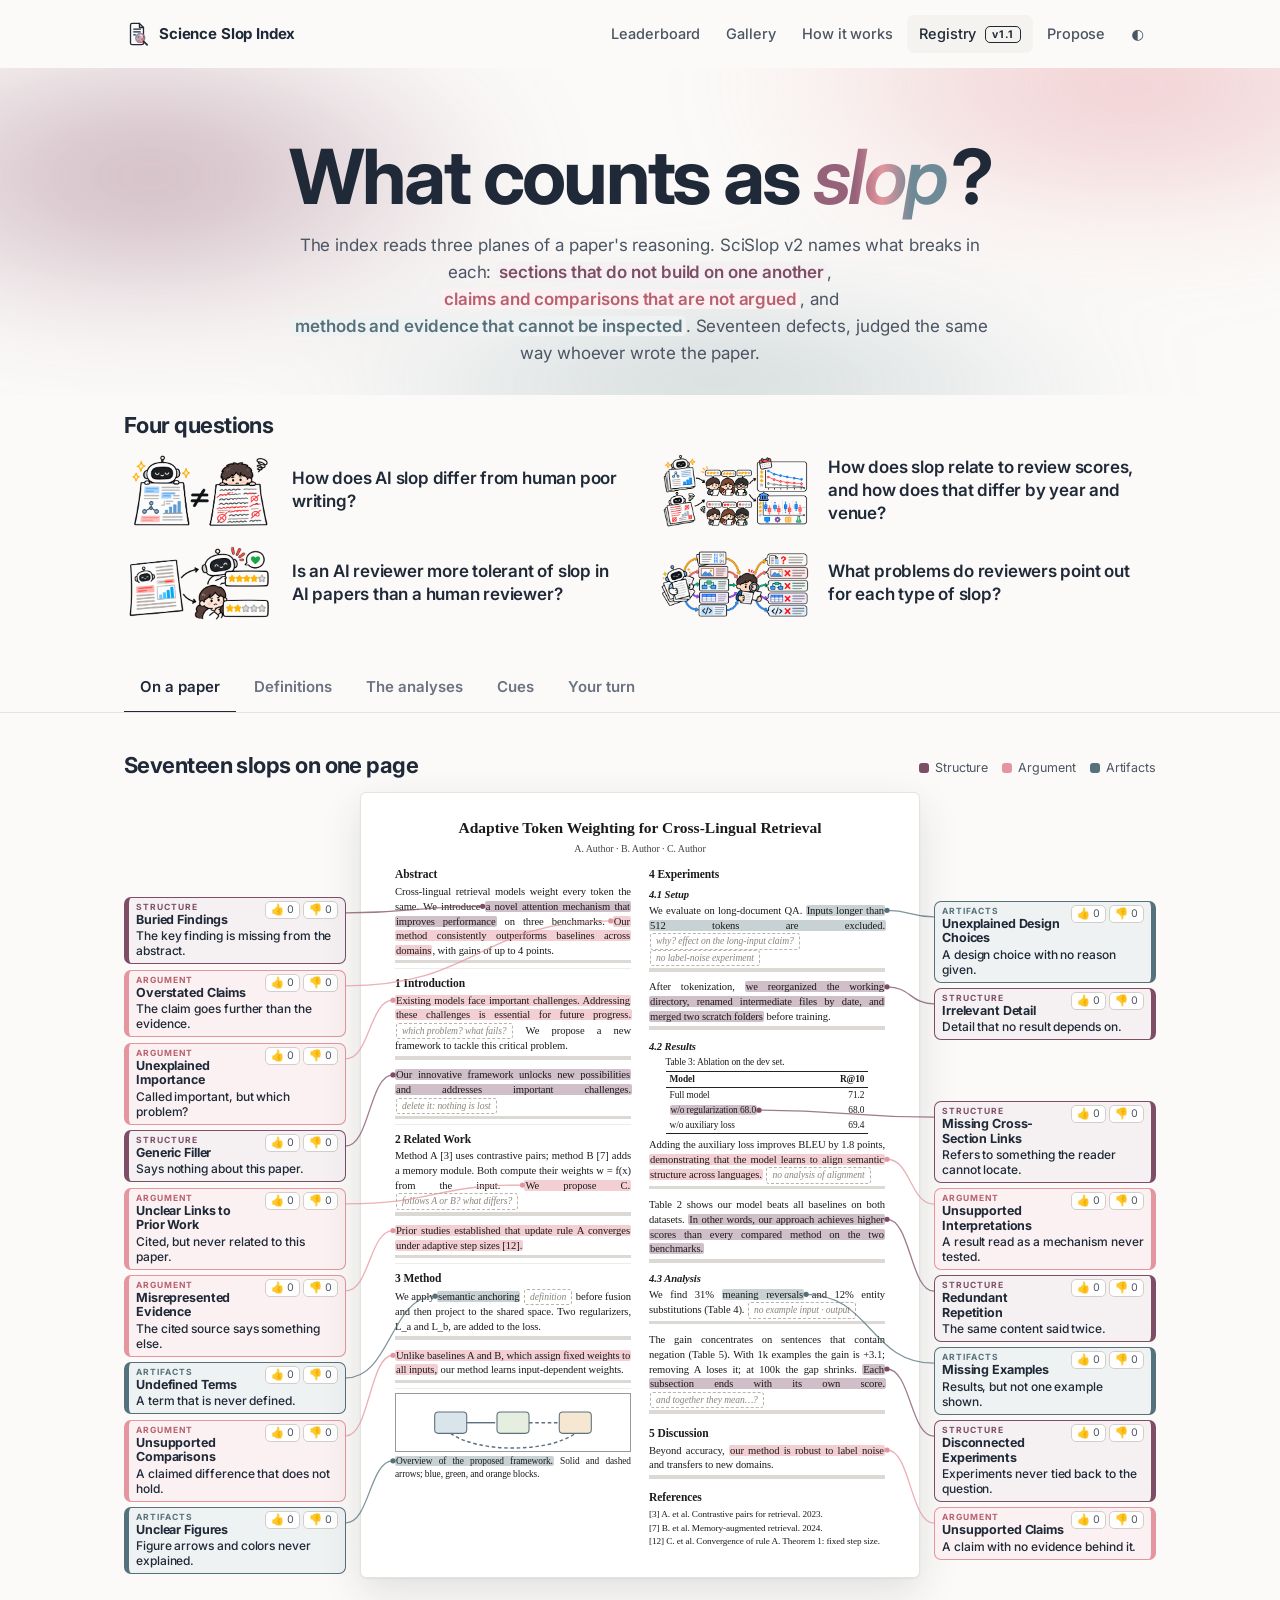
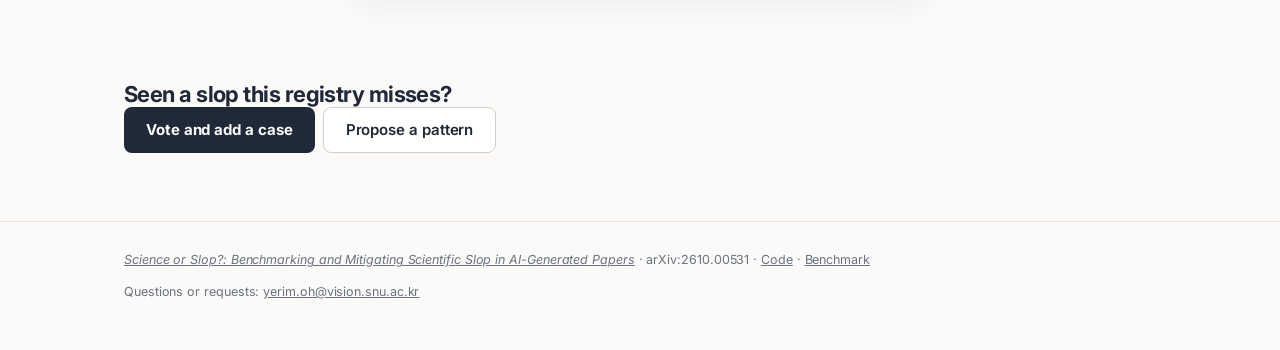
==== commit 01b85c0c: "Registry: group the seventeen items by the index's three planes (Structure / Argument / Artifacts) e" ====
--- a/static/v11/index.html
+++ b/static/v11/index.html
@@ -4,7 +4,7 @@
 <meta charset="utf-8">
 <meta name="viewport" content="width=device-width, initial-scale=1">
 <title>Slop registry · Science Slop Index</title>
-<meta name="description" content="SciSlop v1.1 working draft: what counts as scientific slop. Seventeen defects in five areas, each with a definition, an illustrative example, how it is judged, what is not a defect, and what counts as a fix.">
+<meta name="description" content="SciSlop v1.1 working draft: what counts as scientific slop. Seventeen defects in three planes, each with a definition, an illustrative example, how it is judged, what is not a defect, and what counts as a fix.">
 <meta name="theme-color" content="#fbfaf8">
 <meta property="og:type" content="website">
 <meta property="og:site_name" content="Science Slop Index">
@@ -41,7 +41,7 @@
   <div class="hero-band reg-hero">
     <div class="wrap landing">
       <h1 class="hero">What counts as <em>slop</em>?</h1>
-      <p class="lede">The index read three planes of a paper's reasoning. SciSlop v2 names seventeen ways it breaks, in five areas: <span class="lede-a1">claims without evidence</span>, <span class="lede-a2">parts that do not connect</span>, <span class="lede-a3">choices never explained</span>, <span class="lede-a4">words that carry nothing</span>, and <span class="lede-a5">rhetoric in place of evidence</span>. Judged the same way whoever wrote the paper.</p>
+      <p class="lede">The index reads three planes of a paper's reasoning. SciSlop v2 names what breaks in each: <span class="lede-structure">sections that do not build on one another</span>, <span class="lede-argument">claims and comparisons that are not argued</span>, and <span class="lede-artifacts">methods and evidence that cannot be inspected</span>. Seventeen defects, judged the same way whoever wrote the paper.</p>
     </div>
   </div>
 
--- a/static/v11/v11.css
+++ b/static/v11/v11.css
@@ -106,7 +106,7 @@
 
 /* ---------------------------------------------------------------- definitions */
 .reg-head { margin-bottom: 18px; }
-.area-tiles { display: grid; grid-template-columns: repeat(5, minmax(0, 1fr)); gap: 10px; margin-bottom: 22px; }
+.area-tiles { display: grid; grid-template-columns: repeat(3, minmax(0, 1fr)); gap: 10px; margin-bottom: 22px; }
 .atile { display: grid; gap: 4px; align-content: start; padding: 12px 14px; border-radius: 10px; background: var(--ab); border: 1px solid var(--line); text-decoration: none; }
 .atile:hover { border-color: var(--ac); }
 .atile .an { font-size: 11px; font-weight: 700; letter-spacing: .08em; text-transform: uppercase; color: var(--ac); }
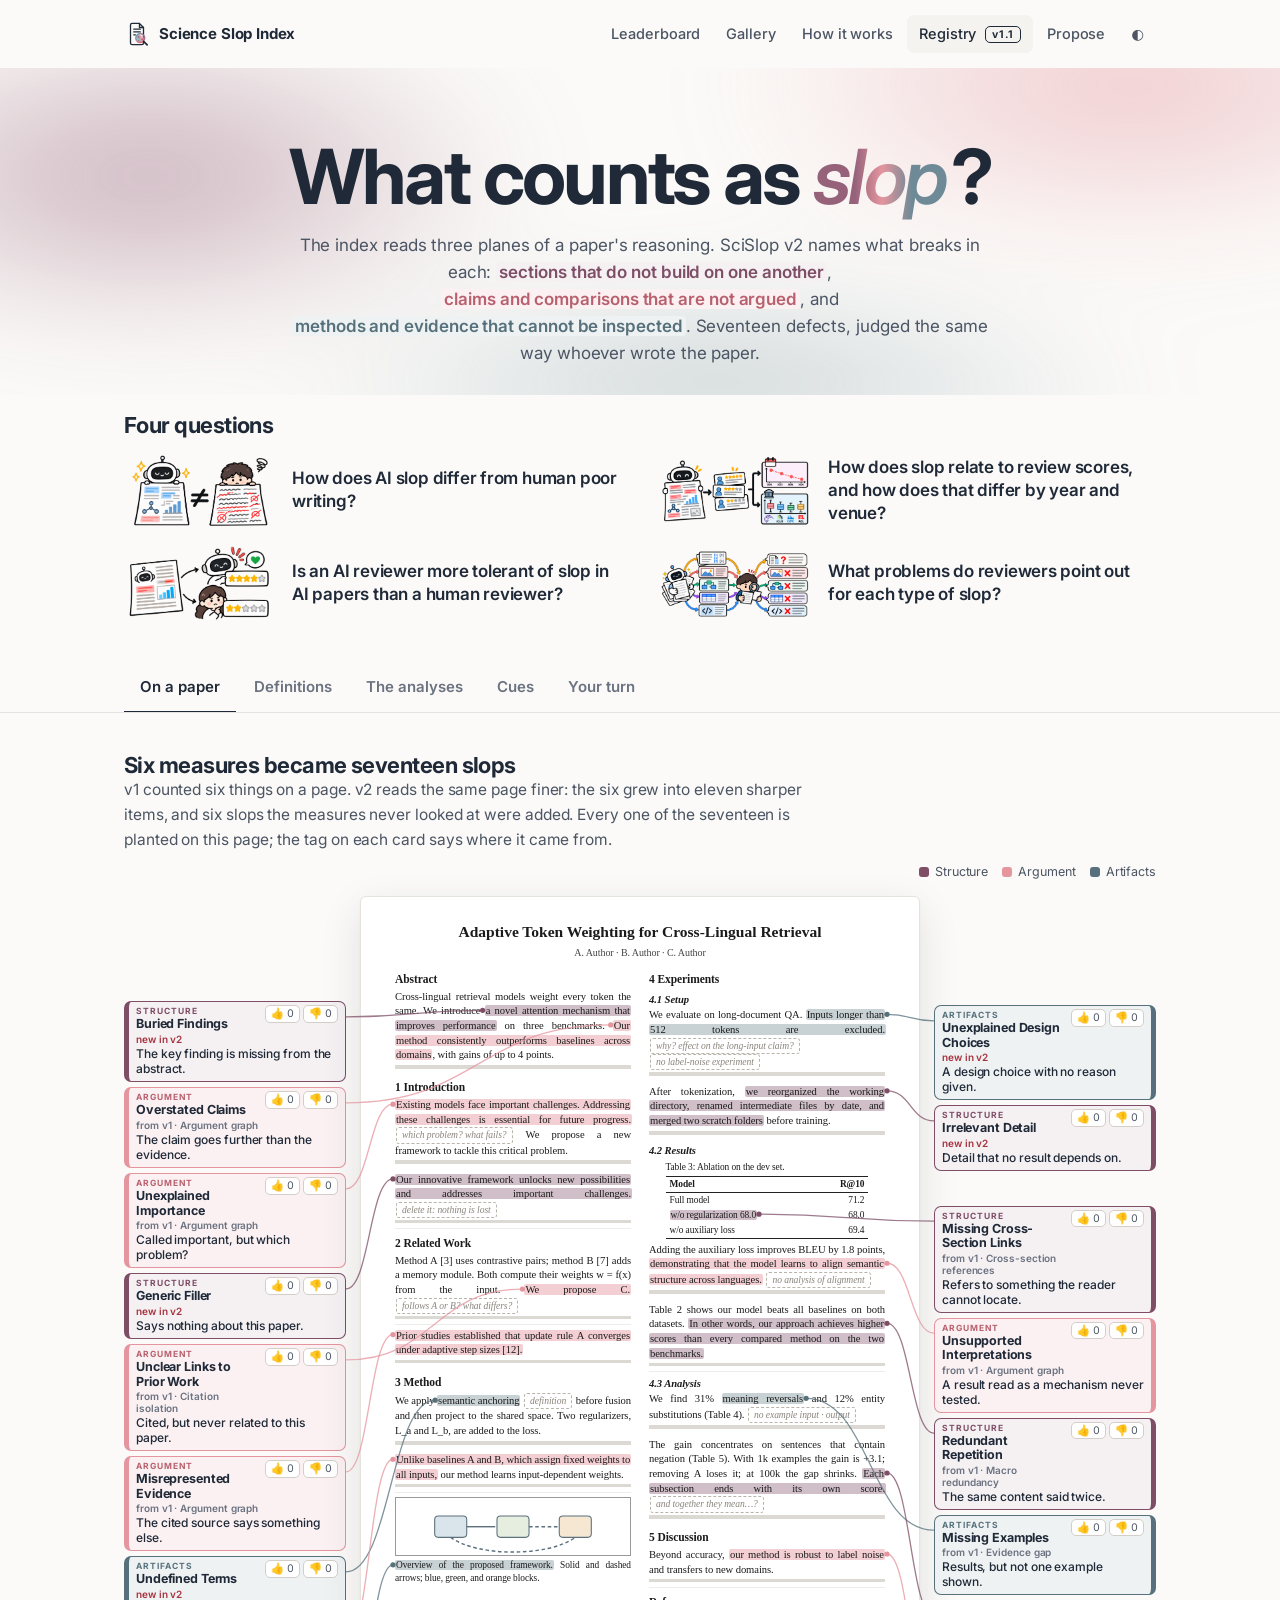
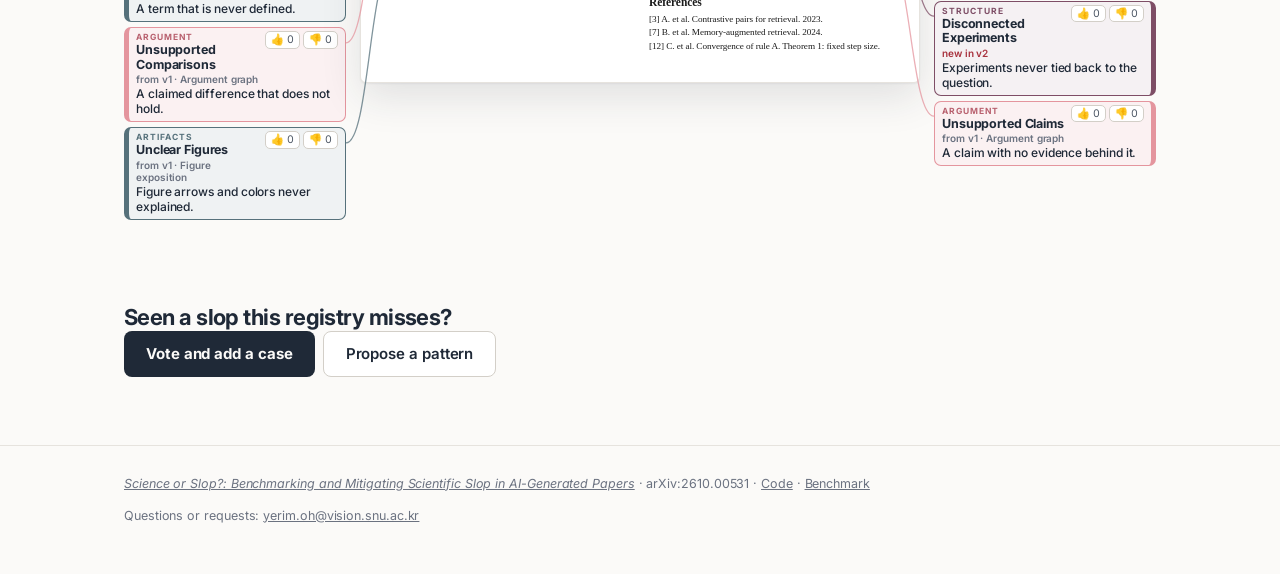
==== commit 24dc3af3: "Registry: 'Six measures became seventeen slops' framing; each item tagged from-v1 or new-in-v2; defi" ====
--- a/static/v11/index.html
+++ b/static/v11/index.html
@@ -78,7 +78,8 @@
     <div class="wrap">
       <div class="spec-top">
         <div>
-          <h2 class="sec-h left">Seventeen slops on one page</h2>
+          <h2 class="sec-h left">Six measures became seventeen slops</h2>
+          <p class="sec-sub left">v1 counted six things on a page. v2 reads the same page finer: the six grew into eleven sharper items, and six slops the measures never looked at were added. Every one of the seventeen is planted on this page; the tag on each card says where it came from.</p>
         </div>
         <div class="v-legend" id="legend"></div>
       </div>
--- a/static/v11/v11.css
+++ b/static/v11/v11.css
@@ -114,28 +114,24 @@
 .atile .aq { font-size: 12.5px; color: var(--ink-2); line-height: 1.4; }
 .reg-tools { display: flex; align-items: center; justify-content: space-between; gap: 12px; flex-wrap: wrap; padding: 8px 0; margin: 0 0 18px; border-bottom: 1px solid var(--line); }
 .chip-b.on.a1, .chip-b.on.a2, .chip-b.on.a3, .chip-b.on.a4, .chip-b.on.a5 { background: var(--ac); border-color: var(--ac); color: #fff; }
-.v-area { border-radius: var(--radius); border: 1px solid var(--line); background: var(--ab); padding: 14px 16px 16px; margin-bottom: 16px; }
-.area-head { display: flex; align-items: baseline; gap: 12px; flex-wrap: wrap; margin-bottom: 12px; }
-.area-head .tag { color: var(--ac); } .area-head h2 { margin: 0; font-size: 18px; letter-spacing: -.015em; }
-.area-head .aq { margin: 0; color: var(--ink-2); font-size: 14.5px; flex-basis: 100%; }
-.v-cards { display: grid; grid-template-columns: repeat(2, minmax(0, 1fr)); gap: 12px; }
-.slop { background: var(--surface); border: 1px solid var(--line); border-radius: 12px; padding: 12px 16px 12px; display: grid; gap: 9px; align-content: start; min-width: 0; }
+.v-area { margin-bottom: 44px; }
+.area-head { display: flex; align-items: baseline; gap: 14px; flex-wrap: wrap; margin-bottom: 4px; }
+.area-head h2 { margin: 0; font-size: 22px; letter-spacing: -.02em; color: var(--ac); }
+.area-head .aq { margin: 0; color: var(--ink-2); font-size: 15px; }
+.v-cards { display: block; }
+.slop { display: grid; grid-template-columns: minmax(0, 1fr) 300px; gap: 0 44px; align-items: center; padding: 26px 0 24px; border-top: 1px solid var(--line); min-width: 0; }
 .slop.flash { outline: 2px solid var(--red); outline-offset: 2px; }
-.v-pic { border-radius: 10px; padding: 8px 10px 4px; background: var(--ab); }
-.v-pic svg { width: 100%; height: auto; display: block; }
-.v-head { display: flex; align-items: center; gap: 10px; flex-wrap: wrap; }
-.v-head h3 { margin: 0; font-size: 17px; letter-spacing: -.01em; }
-.v1 { font-size: 11px; color: var(--ink-3); border: 1px solid var(--line-2); border-radius: 5px; padding: 1px 7px; white-space: nowrap; margin-left: auto; }
-.what { margin: -4px 0 0; color: var(--ink-2); font-size: 14px; }
-.v-link { display: flex; align-items: center; gap: 8px; flex-wrap: wrap; font-size: 12.5px; color: var(--ink); }
-.v-link span { padding: 2px 8px; border-radius: 6px; background: var(--surface-2); border: 1px solid var(--line); } .v-link i { font-style: normal; color: var(--ink-3); }
-.v-ex { border-left: 3px solid var(--ac, var(--line-2)); padding: 2px 0 2px 14px; font-family: var(--sans); }
-.ex-h { font-size: 12px; color: var(--ink-3); margin-bottom: 4px; }
-.v-ex.made .ex-h { font-style: italic; }
-.ex-t { margin: 0; font-size: 14px; line-height: 1.5; color: var(--ink); font-family: Georgia, "Times New Roman", serif; }
-.ex-t mark { background: var(--mkc, rgba(201,124,134,.42)); color: inherit; border-radius: 2px; padding: 0 2px; }
-.a1 .ex-t mark { background: var(--a1-mk); } .a2 .ex-t mark { background: var(--a2-mk); } .a3 .ex-t mark { background: var(--a3-mk); } .a4 .ex-t mark { background: var(--a4-mk); } .a5 .ex-t mark { background: var(--a5-mk); }
-.ex-n { margin: 6px 0 0; font-size: 13px; color: var(--ink-2); line-height: 1.45; }
+.e-text { display: grid; gap: 10px; min-width: 0; }
+.e-name { margin: 0; font-size: 20px; letter-spacing: -.015em; color: var(--ac); }
+.e-what { margin: 0; font-size: 15.5px; color: var(--ink); line-height: 1.45; }
+.e-q { margin: 4px 0 0; padding: 0 0 0 16px; border-left: 3px solid var(--ac); }
+.e-qt { margin: 0; font-family: Georgia, "Times New Roman", serif; font-size: 17px; line-height: 1.5; color: var(--ink); }
+.e-qt mark { background: var(--mkc, rgba(201,124,134,.42)); color: inherit; border-radius: 2px; padding: 0 2px; }
+.a1 .e-qt mark { background: var(--a1-mk); } .a2 .e-qt mark { background: var(--a2-mk); } .a3 .e-qt mark { background: var(--a3-mk); } .a4 .e-qt mark { background: var(--a4-mk); } .a5 .e-qt mark { background: var(--a5-mk); }
+.e-src { margin: 6px 0 0; font-size: 12.5px; color: var(--ink-3); } .e-q.made .e-src { font-style: italic; }
+.e-note { margin: 0; font-size: 14.5px; color: var(--ink-2); line-height: 1.5; }
+.e-pic { align-self: center; }
+.e-pic svg { width: 100%; height: auto; display: block; }
 .v-more > summary { list-style: none; cursor: pointer; font-size: 12.5px; font-weight: 600; color: var(--ink-3); display: flex; align-items: center; gap: 6px; }
 .v-more > summary::-webkit-details-marker { display: none; }
 .v-more > summary::before { content: "›"; display: inline-block; transition: transform .15s; font-size: 15px; line-height: 1; }
@@ -177,7 +173,8 @@
 
 @media (max-width: 1000px) {
   .hero2 { grid-template-columns: 1fr; } .area-tiles { grid-template-columns: repeat(2, minmax(0, 1fr)); }
-  .v-finding, .v-cards, .more-b { grid-template-columns: 1fr; }
+  .v-finding, .more-b { grid-template-columns: 1fr; }
+  .slop { grid-template-columns: 1fr; gap: 14px 0; } .e-pic { order: -1; max-width: 300px; }
 }
 @media (max-width: 640px) {
   .area-tiles, .pgrid, .map-list, .cue-grid { grid-template-columns: 1fr; }
@@ -227,7 +224,7 @@
 .cp { display: grid; grid-template-columns: 1fr auto; gap: 10px; align-items: start; padding: 8px 0; border-bottom: 1px solid var(--line); }
 .cp pre { margin: 0; font: 12.5px/1.5 var(--mono); white-space: pre-wrap; color: var(--ink-2); }
 .cp .cm { font-size: 11.5px; color: var(--ink-3); margin-top: 3px; }
-.slop .hubline { font-size: 12.5px; color: var(--ink-3); display: flex; gap: 12px; flex-wrap: wrap; align-items: center; }
+.slop .hubline { grid-column: 1; font-size: 12.5px; color: var(--ink-3); display: flex; gap: 12px; flex-wrap: wrap; align-items: center; margin-top: 10px; }
 .slop .hubline a { color: var(--ink); font-weight: 600; }
 @media (max-width: 900px) {
   .hr-row { grid-template-columns: 30px 46px 1fr auto; grid-template-areas: "rank id name votes" "what what what what" "meta meta meta meta"; gap: 6px 10px; }
@@ -264,3 +261,5 @@
 .over-xm { fill: none !important; stroke: #fff !important; stroke-width: 1.4px !important; stroke-linecap: round; }
 .over-eq { fill: #fff; font: 700 10px var(--sans); text-anchor: middle; dominant-baseline: central; }
 .over-label { position: absolute; background: #C8463C; color: #fff; font: italic 600 11px/1.3 var(--sans); padding: 3px 7px; border-radius: 5px; box-shadow: 0 2px 8px rgba(0,0,0,.18); }
+.e-origin { margin: -2px 0 4px; font-size: 11.5px; color: var(--ink-3); font-weight: 600; letter-spacing: .02em; } .e-origin.new { color: var(--red); }
+.sc-src { font-size: 10px; color: var(--ink-3); line-height: 1.2; font-weight: 600; } .sc-src.new { color: var(--red); }
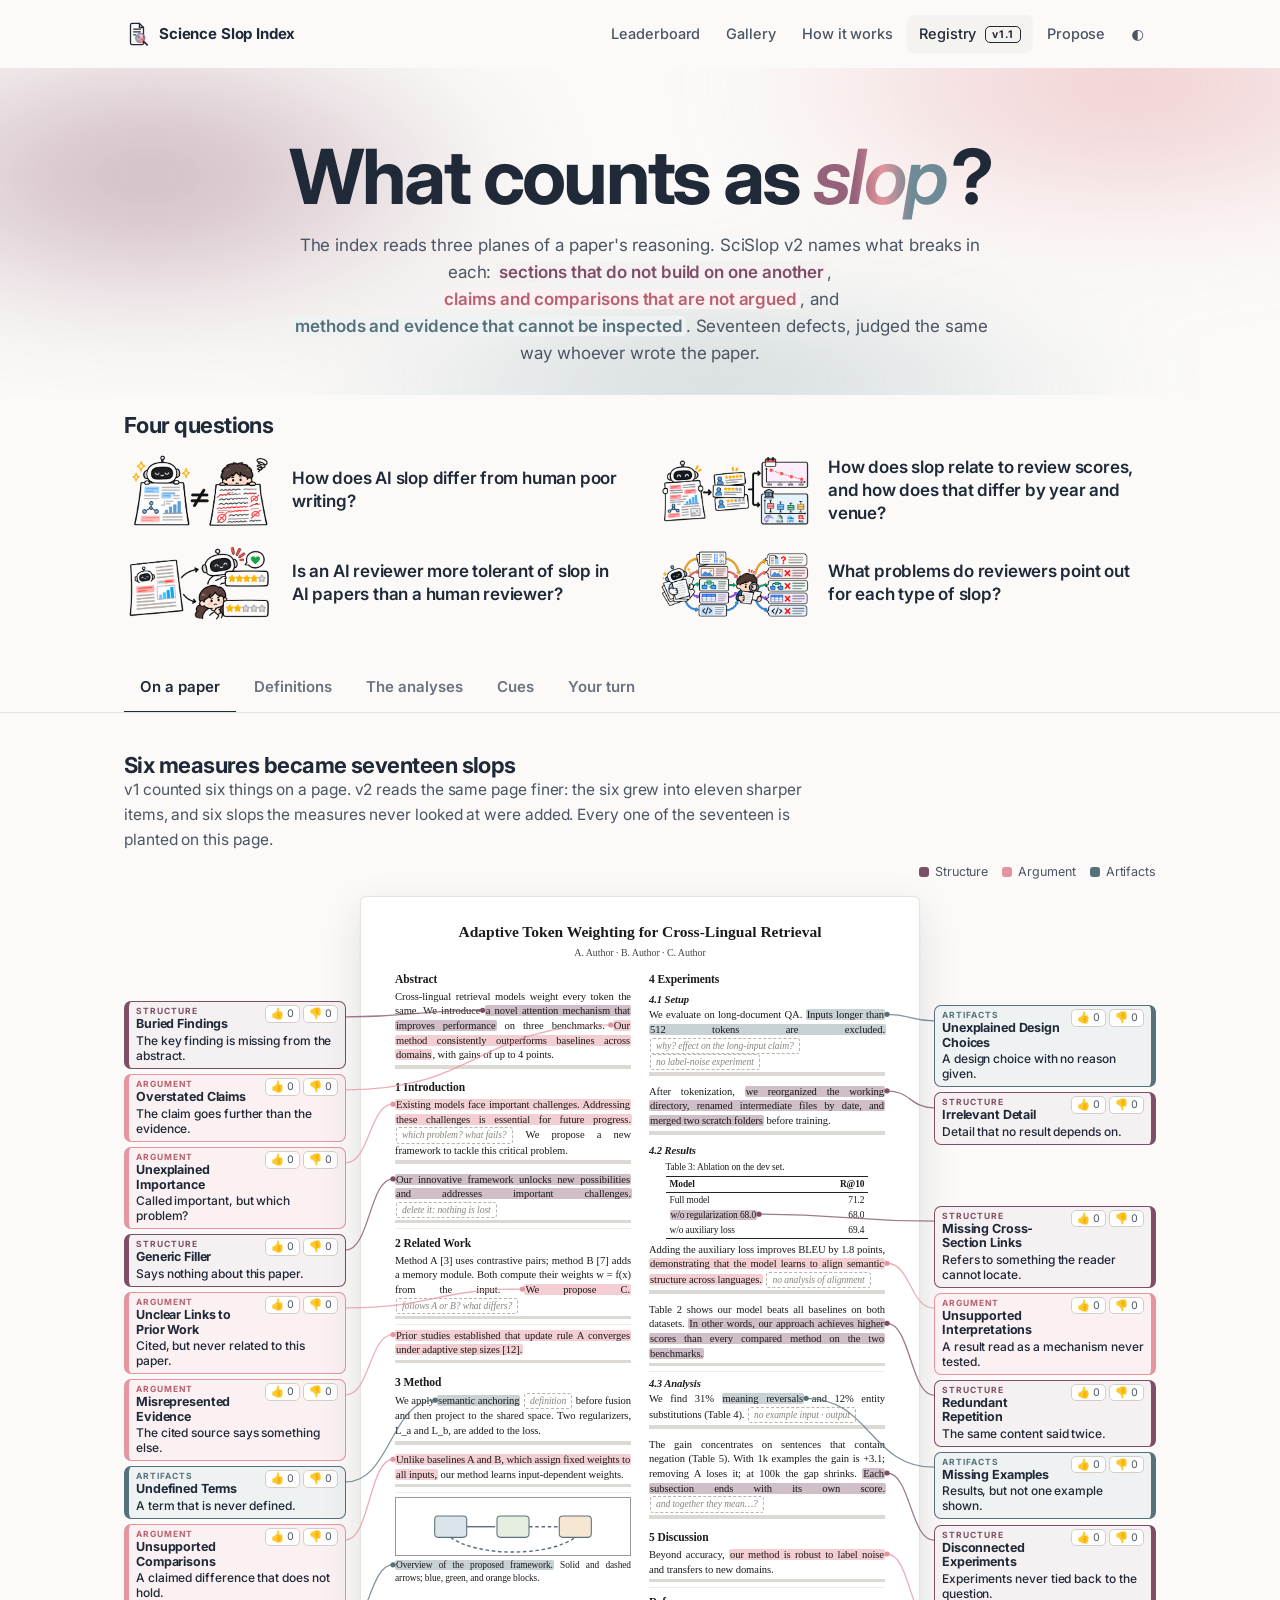
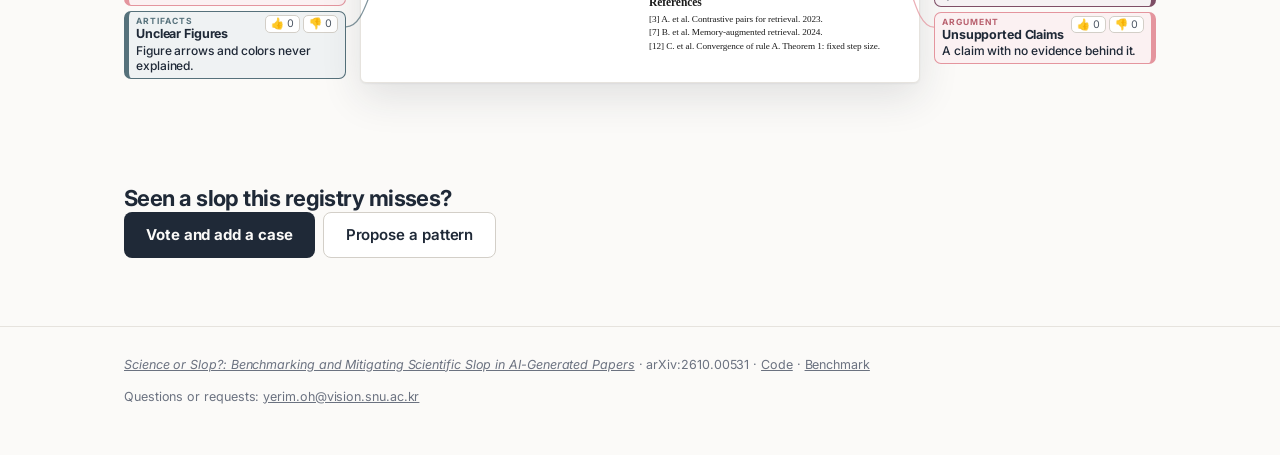
==== commit 0bb4c2c5: "Registry: drop the 'from v1 · …' / 'new in v2' tags on cards and definition rows Co-Authored-By: Cla" ====
--- a/static/v11/index.html
+++ b/static/v11/index.html
@@ -4,6 +4,7 @@
 <meta charset="utf-8">
 <meta name="viewport" content="width=device-width, initial-scale=1">
 <title>Slop registry · Science Slop Index</title>
+<meta name="robots" content="noindex, nofollow">
 <meta name="description" content="SciSlop v1.1 working draft: what counts as scientific slop. Seventeen defects in three planes, each with a definition, an illustrative example, how it is judged, what is not a defect, and what counts as a fix.">
 <meta name="theme-color" content="#fbfaf8">
 <meta property="og:type" content="website">
@@ -79,7 +80,7 @@
       <div class="spec-top">
         <div>
           <h2 class="sec-h left">Six measures became seventeen slops</h2>
-          <p class="sec-sub left">v1 counted six things on a page. v2 reads the same page finer: the six grew into eleven sharper items, and six slops the measures never looked at were added. Every one of the seventeen is planted on this page; the tag on each card says where it came from.</p>
+          <p class="sec-sub left">v1 counted six things on a page. v2 reads the same page finer: the six grew into eleven sharper items, and six slops the measures never looked at were added. Every one of the seventeen is planted on this page.</p>
         </div>
         <div class="v-legend" id="legend"></div>
       </div>
@@ -103,7 +104,7 @@
       <div class="area-tiles" id="area-tiles"></div>
       <div class="reg-tools" role="toolbar" aria-label="Filter the registry">
         <div class="chips" id="area-chips"></div>
-        <button class="link-btn" id="expand" type="button">Show all details</button>
+        <button class="link-btn" id="expand" type="button">Show all examples</button>
       </div>
       <div id="areas"></div>
       <div class="rules-row">
--- a/static/v11/v11.css
+++ b/static/v11/v11.css
@@ -119,12 +119,18 @@
 .area-head h2 { margin: 0; font-size: 22px; letter-spacing: -.02em; color: var(--ac); }
 .area-head .aq { margin: 0; color: var(--ink-2); font-size: 15px; }
 .v-cards { display: block; }
-.slop { display: grid; grid-template-columns: minmax(0, 1fr) 300px; gap: 0 44px; align-items: center; padding: 26px 0 24px; border-top: 1px solid var(--line); min-width: 0; }
+.slop { display: grid; grid-template-columns: minmax(0, 1fr) 260px; gap: 0 36px; align-items: center; padding: 14px 0 14px; border-top: 1px solid var(--line); min-width: 0; }
 .slop.flash { outline: 2px solid var(--red); outline-offset: 2px; }
-.e-text { display: grid; gap: 10px; min-width: 0; }
-.e-name { margin: 0; font-size: 20px; letter-spacing: -.015em; color: var(--ac); }
-.e-what { margin: 0; font-size: 15.5px; color: var(--ink); line-height: 1.45; }
-.e-q { margin: 4px 0 0; padding: 0 0 0 16px; border-left: 3px solid var(--ac); }
+.e-text { min-width: 0; }
+.e-sum { list-style: none; cursor: pointer; display: grid; gap: 4px; padding-left: 18px; position: relative; }
+.e-sum::-webkit-details-marker { display: none; }
+.e-sum::before { content: "›"; position: absolute; left: 0; top: 0; font-size: 20px; line-height: 1.1; color: var(--ink-3); transition: transform .15s; }
+.e-open[open] > .e-sum::before { transform: rotate(90deg); }
+.e-sum:hover .e-name { text-decoration: underline; text-decoration-thickness: 1px; text-underline-offset: 3px; }
+.e-body { display: grid; gap: 10px; padding: 10px 0 2px 18px; }
+.e-name { margin: 0; font-size: 18px; letter-spacing: -.015em; color: var(--ac); }
+.e-what { margin: 0; font-size: 15px; color: var(--ink); line-height: 1.45; }
+.e-q { margin: 2px 0 0; padding: 0 0 0 16px; border-left: 3px solid var(--ac); } .e-q + .e-q { margin-top: 0; }
 .e-qt { margin: 0; font-family: Georgia, "Times New Roman", serif; font-size: 17px; line-height: 1.5; color: var(--ink); }
 .e-qt mark { background: var(--mkc, rgba(201,124,134,.42)); color: inherit; border-radius: 2px; padding: 0 2px; }
 .a1 .e-qt mark { background: var(--a1-mk); } .a2 .e-qt mark { background: var(--a2-mk); } .a3 .e-qt mark { background: var(--a3-mk); } .a4 .e-qt mark { background: var(--a4-mk); } .a5 .e-qt mark { background: var(--a5-mk); }
@@ -174,7 +180,7 @@
 @media (max-width: 1000px) {
   .hero2 { grid-template-columns: 1fr; } .area-tiles { grid-template-columns: repeat(2, minmax(0, 1fr)); }
   .v-finding, .more-b { grid-template-columns: 1fr; }
-  .slop { grid-template-columns: 1fr; gap: 14px 0; } .e-pic { order: -1; max-width: 300px; }
+  .slop { grid-template-columns: 1fr; gap: 10px 0; } .e-pic { order: -1; max-width: 260px; }
 }
 @media (max-width: 640px) {
   .area-tiles, .pgrid, .map-list, .cue-grid { grid-template-columns: 1fr; }
@@ -224,7 +230,7 @@
 .cp { display: grid; grid-template-columns: 1fr auto; gap: 10px; align-items: start; padding: 8px 0; border-bottom: 1px solid var(--line); }
 .cp pre { margin: 0; font: 12.5px/1.5 var(--mono); white-space: pre-wrap; color: var(--ink-2); }
 .cp .cm { font-size: 11.5px; color: var(--ink-3); margin-top: 3px; }
-.slop .hubline { grid-column: 1; font-size: 12.5px; color: var(--ink-3); display: flex; gap: 12px; flex-wrap: wrap; align-items: center; margin-top: 10px; }
+.slop .hubline { font-size: 12.5px; color: var(--ink-3); display: flex; gap: 12px; flex-wrap: wrap; align-items: center; } .slop .hubline:empty { display: none; }
 .slop .hubline a { color: var(--ink); font-weight: 600; }
 @media (max-width: 900px) {
   .hr-row { grid-template-columns: 30px 46px 1fr auto; grid-template-areas: "rank id name votes" "what what what what" "meta meta meta meta"; gap: 6px 10px; }
@@ -261,5 +267,5 @@
 .over-xm { fill: none !important; stroke: #fff !important; stroke-width: 1.4px !important; stroke-linecap: round; }
 .over-eq { fill: #fff; font: 700 10px var(--sans); text-anchor: middle; dominant-baseline: central; }
 .over-label { position: absolute; background: #C8463C; color: #fff; font: italic 600 11px/1.3 var(--sans); padding: 3px 7px; border-radius: 5px; box-shadow: 0 2px 8px rgba(0,0,0,.18); }
-.e-origin { margin: -2px 0 4px; font-size: 11.5px; color: var(--ink-3); font-weight: 600; letter-spacing: .02em; } .e-origin.new { color: var(--red); }
+.e-origin { margin: 0; font-size: 11.5px; color: var(--ink-3); font-weight: 600; letter-spacing: .02em; } .e-origin.new { color: var(--red); }
 .sc-src { font-size: 10px; color: var(--ink-3); line-height: 1.2; font-weight: 600; } .sc-src.new { color: var(--red); }
